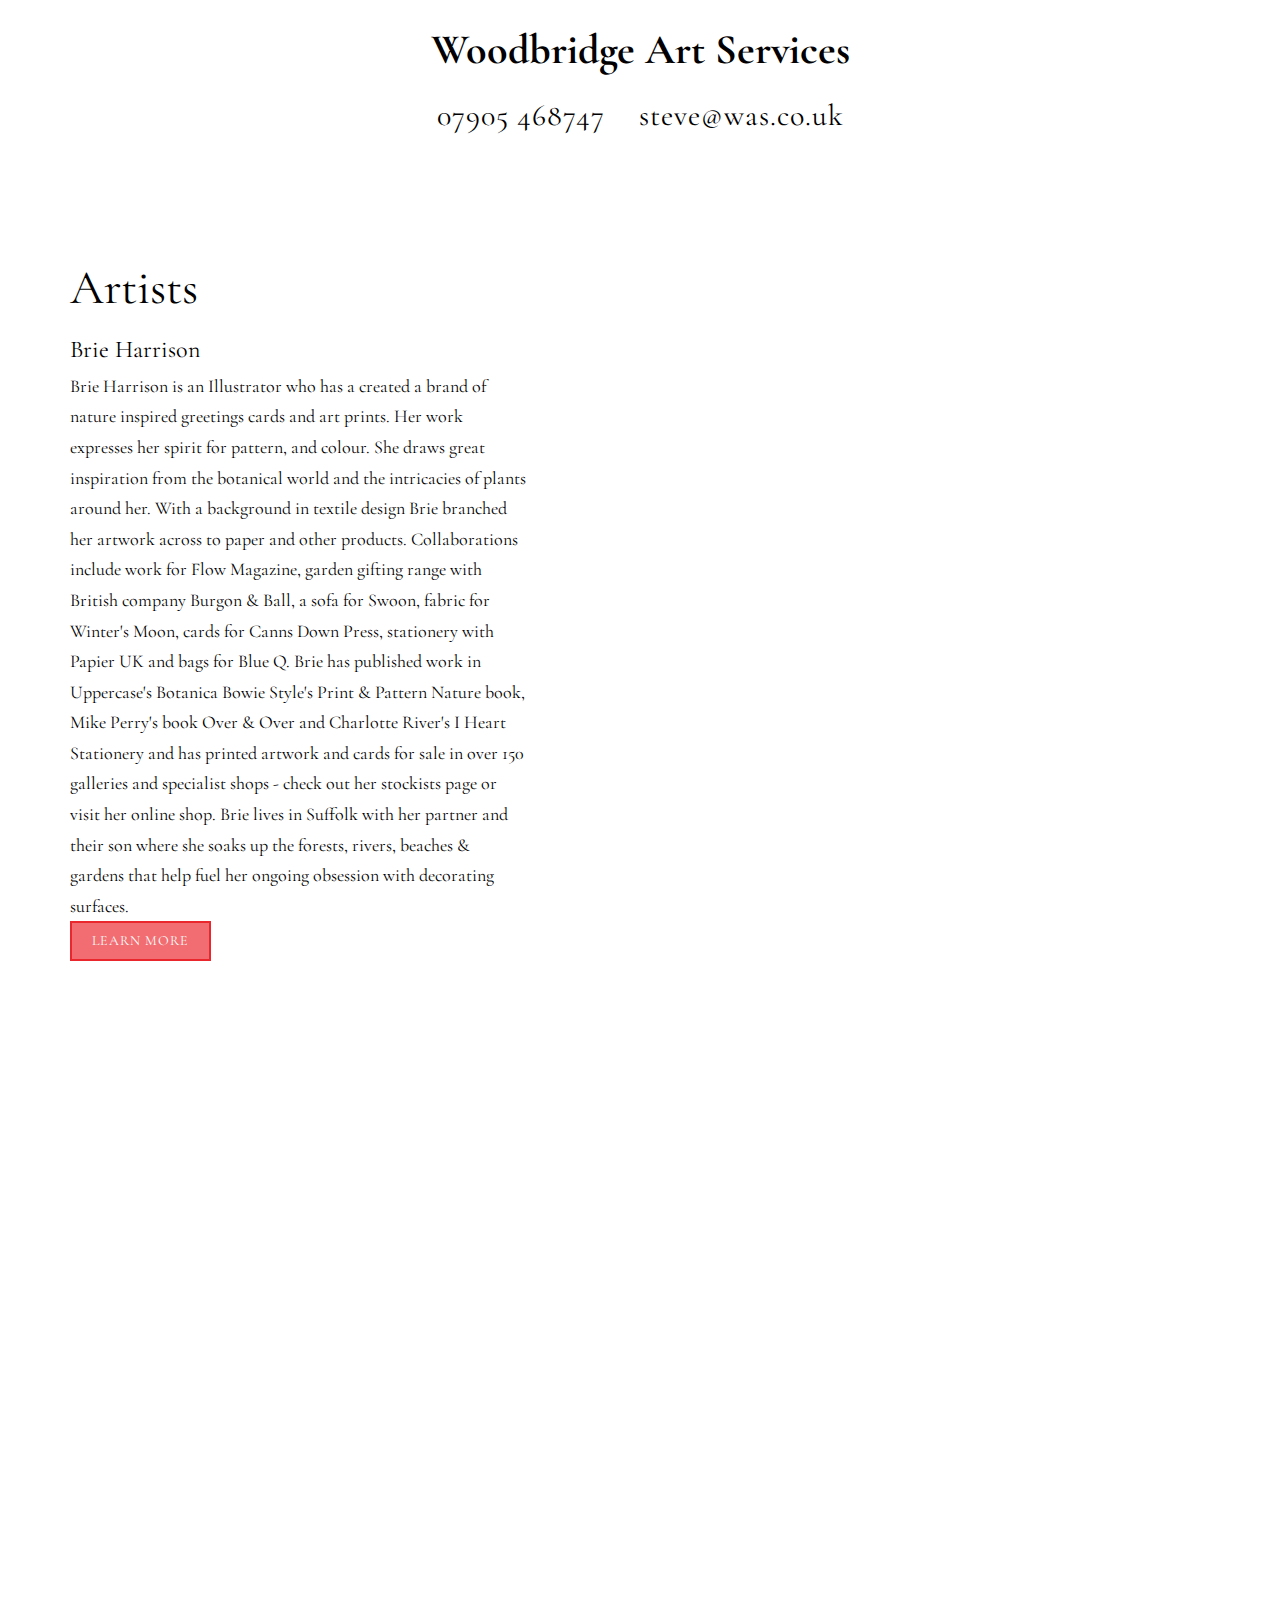
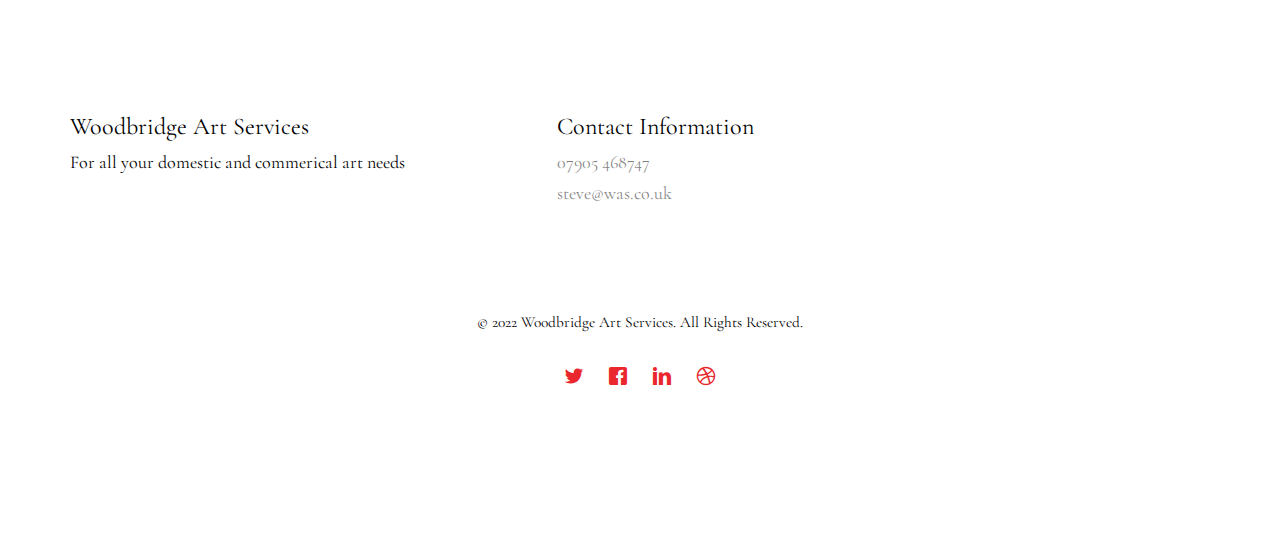
==== artists.html @ 7f125006 "Update artists.html" ====
<!DOCTYPE HTML>
<html>
	<head>
	<meta charset="utf-8">
	<meta http-equiv="X-UA-Compatible" content="IE=edge">
	<title>Woodbridge Art Services</title>
	<meta name="viewport" content="width=device-width, initial-scale=1">
	<meta name="description" content="Art Consultancy" />
	<meta name="keywords" content="art, consultancy, consultant, hanging, installing, transportation, artist, suffolk, woodbridge, UK" />
	<meta name="author" content="Stephen Molyneux" />


	<meta property="og:title" content=""/>
	<meta property="og:image" content=""/>
	<meta property="og:url" content=""/>
	<meta property="og:site_name" content=""/>
	<meta property="og:description" content=""/>
	<meta name="twitter:title" content="" />
	<meta name="twitter:image" content="" />
	<meta name="twitter:url" content="" />
	<meta name="twitter:card" content="" />

	<link href="https://fonts.googleapis.com/css?family=Cormorant+Garamond:300,300i,400,400i,500,600i,700" rel="stylesheet">
	<link href="https://fonts.googleapis.com/css?family=Satisfy" rel="stylesheet">
	
	<!-- Animate.css -->
	<link rel="stylesheet" href="css/animate.css">
	<!-- Icomoon Icon Fonts-->
	<link rel="stylesheet" href="css/icomoon.css">
	<!-- Bootstrap  -->
	<link rel="stylesheet" href="css/bootstrap.css">
	<!-- Flexslider  -->
	<link rel="stylesheet" href="css/flexslider.css">

	<!-- Theme style  -->
	<link rel="stylesheet" href="css/style.css">

	<!-- Modernizr JS -->
	<script src="js/modernizr-2.6.2.min.js"></script>
	<!-- FOR IE9 below -->
	<!--[if lt IE 9]>
	<script src="js/respond.min.js"></script>
	<![endif]-->

	<!-- Favicons -->
        <link rel="icon" type="image/jpg" href="images/thumb.jpg"/>


	</head>
	<body>
	<div class="fh5co-loader"></div>
	
	<div id="page">
	<nav class="fh5co-nav">
		<!-- <div class="top-menu"> -->
			<div class="container">
				<div class="row">
					<div class="col-xs-12 text-center logo-wrap">
						<div id="fh5co-logo"><a href="">Woodbridge Art Services</a></div>
					<div class="col-xs-12 text-center menu-1 menu-wrap">
						<ul>
	                        <li><a href="tel://07905468747">07905 468747</a></li>
                            <li><a href="mailto:steve@was.co.uk">steve@was.co.uk</a></li>
						</ul>
			</div>

		<!-- </div> -->
	</nav>

<br><br><br><br>



<div id="Artists" class="fh5co-section">
		<div class="container">
			<div class="row">
				<div class="col-md-5">
					<div class="fh5co-heading">
					<font color="Black" size=7>Artists</font><br>
                                        <font color="Black" size=5>Brie Harrison</font><br>
			                <font color="Black" size=4>

Brie Harrison is an Illustrator who has a created a brand of nature inspired greetings cards and art prints.

Her work expresses her spirit for pattern, and colour.  She draws great inspiration from the botanical world and the intricacies of plants around her.

With a background in textile design Brie branched her artwork across to paper and other products. Collaborations include work for Flow Magazine, garden gifting range with British company Burgon & Ball, a sofa for Swoon, fabric for Winter's Moon, cards for Canns Down Press, stationery with Papier UK and bags for Blue Q.

Brie has published work in Uppercase's Botanica Bowie Style's Print & Pattern Nature book, Mike Perry's book Over & Over and Charlotte River's I Heart Stationery and has printed artwork and cards for sale in over 150 galleries and specialist shops - check out her stockists page or visit her online shop.

Brie lives in Suffolk with her partner and their son where she soaks up the forests, rivers, beaches & gardens that help fuel her ongoing obsession with decorating surfaces.
</font><br>			

<a href="https://www.brieharrison.com/" class="btn btn-primary btn-outline">Learn More</a>
					</div>
				</div>
				<div class="col-md-6 col-md-push-1 animate-box">
					<aside id="fh5co-slider-wrwap">
					<div class="flexslider">
						<ul class="slides">
					   	<li style="background-image: url(images/Brie.jpg);">
					   		<div class="overlay-gradient"></div>
					   		<div class="container-fluid">
					   			<div class="row">
						   			<div class="col-md-12 col-md-offset-0 col-md-pull-10 slider-text slider-text-bg">
						   				<div class="slider-text-inner">
						   					<div class="desc">
													<font color="Gray" size=6 align=right></font>
													<font color="Gray" size=4 align=right></font>
													<font color="Gray" size=3 align=right></font><br><br>
										
						   					</div>
						   				</div>
						   			</div>
						   		</div>
					   		</div>
					   	</li>
					   	<li style="background-image: url(images/Brie-01.jpg);">
					   		<div class="overlay-gradient"></div>
					   		<div class="container-fluid">
					   			<div class="row">
						   			<div class="col-md-12 col-md-offset-0 col-md-pull-10 slider-text slider-text-bg">
						   				<div class="slider-text-inner">
						   					<div class="desc">
													<font color="Black" size=6 align=right></font>
													<font color="Black" size=4 align=right></font><br><br>
						   					</div>
						   				</div>
						   			</div>
						   		</div>
					   		</div>
					   	</li>
					   	<li style="background-image: url(images/Brie-02.jpg);">
					   		<div class="overlay-gradient"></div>
					   		<div class="container-fluid">
					   			<div class="row">
						   			<div class="col-md-12 col-md-offset-0 col-md-pull-10 slider-text slider-text-bg">
						   				<div class="slider-text-inner">
						   					<div class="desc">
												    <font color="Gray" size=6 align=right></font>
													<font color="Gray" size=4 align=right></font><br><br>
						   					</div>
						   				</div>
						   			</div>
						   		</div>
					   		</div>
					  	</ul>
				  	</div>
				</aside>
				</div>
			</div>
		</div>
	</div>
	
	<div id="contact" class="fh5co-section animate-box" style="background-image: url(images/woodbridge.jpg);" >
		<div class="overlay"></div>
		<div class="container">
			<div class="row animate-box">
				<div class="col-md-8 col-md-offset-2 text-center fh5co-heading">
					<font color="White" size=15>Contact</font><br>
					<font color="White" size=5>Get in touch now for a chat about your hang and book a visit from our head technician Stephen today</font> <br>

					<p><a href="mailto:stephen@was.co.uk?" class="btn btn-primary btn-outline">Book Now</a></p>
				</div>
			</div>
		</div>
	</div>

	<footer id="fh5co-footer" role="contentinfo" class="fh5co-section">
		<div class="container">
			<div class="row row-pb-md">
				<div class="col-md-4 fh5co-widget">
					<font color="Black" size=5>Woodbridge Art Services</font>
					<br><font color="Black" size=4>For all your domestic and commerical art needs</font>
				</div>

			

				<div class="col-md-4 col-md-push-1 fh5co-widget">
				<font color="Black" size=5>Contact Information</font>
				<ul class="fh5co-footer-links">
						<font color="Black" size=4><li><a href="tel://07905468747">07905 468747</a></li>
						<li><a href="mailto:steve@was.co.uk">steve@was.co.uk</a></li>
					</ul>
				</div>

			</div>

			<div class="row copyright">
				<div class="col-md-12 text-center">
					<p>
					<font color="Black" size=4>	<small class="block">&copy; 2022 Woodbridge Art Services. All Rights Reserved.</small> </font>
					<p>
						<ul class="fh5co-social-icons">
							<li><a href="#"><i class="icon-twitter2"></i></a></li>
							<li><a href="#"><i class="icon-facebook2"></i></a></li>
							<li><a href="#"><i class="icon-linkedin2"></i></a></li>
							<li><a href="#"><i class="icon-dribbble2"></i></a></li>
						</ul>
					</p>
				</div>

	</footer>
	</div>

	<div class="gototop js-top">
		<a href="#" class="js-gotop"><i class="icon-arrow-up22"></i></a>
	</div>
	
	<!-- jQuery -->
	<script src="js/jquery.min.js"></script>
	<!-- jQuery Easing -->
	<script src="js/jquery.easing.1.3.js"></script>
	<!-- Bootstrap -->
	<script src="js/bootstrap.min.js"></script>
	<!-- Waypoints -->
	<script src="js/jquery.waypoints.min.js"></script>
	<!-- Waypoints -->
	<script src="js/jquery.stellar.min.js"></script>
	<!-- Flexslider -->
	<script src="js/jquery.flexslider-min.js"></script>
	<!-- Main -->
	<script src="js/main.js"></script>

	</body>
</html>
---- css/icomoon.css ----
@font-face {
    font-family: 'icomoon';
    src:    url('fonts/icomoon.eot?1oniuf');
    src:    url('fonts/icomoon.eot?1oniuf#iefix') format('embedded-opentype'),
        url('fonts/icomoon.ttf?1oniuf') format('truetype'),
        url('fonts/icomoon.woff?1oniuf') format('woff'),
        url('fonts/icomoon.svg?1oniuf#icomoon') format('svg');
    font-weight: normal;
    font-style: normal;
}

[class^="icon-"], [class*=" icon-"] {
    /* use !important to prevent issues with browser extensions that change fonts */
    font-family: 'icomoon' !important;
    speak: none;
    font-style: normal;
    font-weight: normal;
    font-variant: normal;
    text-transform: none;
    line-height: 1;

    /* Better Font Rendering =========== */
    -webkit-font-smoothing: antialiased;
    -moz-osx-font-smoothing: grayscale;
}

.icon-mobile:before {
    content: "\e000";
}
.icon-laptop:before {
    content: "\e001";
}
.icon-desktop:before {
    content: "\e002";
}
.icon-tablet:before {
    content: "\e003";
}
.icon-phone:before {
    content: "\e004";
}
.icon-document:before {
    content: "\e005";
}
.icon-documents:before {
    content: "\e006";
}
.icon-search:before {
    content: "\e007";
}
.icon-clipboard:before {
    content: "\e008";
}
.icon-newspaper:before {
    content: "\e009";
}
.icon-notebook:before {
    content: "\e00a";
}
.icon-book-open:before {
    content: "\e00b";
}
.icon-browser:before {
    content: "\e00c";
}
.icon-calendar:before {
    content: "\e00d";
}
.icon-presentation:before {
    content: "\e00e";
}
.icon-picture:before {
    content: "\e00f";
}
.icon-pictures:before {
    content: "\e010";
}
.icon-video:before {
    content: "\e011";
}
.icon-camera:before {
    content: "\e012";
}
.icon-printer:before {
    content: "\e013";
}
.icon-toolbox:before {
    content: "\e014";
}
.icon-briefcase:before {
    content: "\e015";
}
.icon-wallet:before {
    content: "\e016";
}
.icon-gift:before {
    content: "\e017";
}
.icon-bargraph:before {
    content: "\e018";
}
.icon-grid:before {
    content: "\e019";
}
.icon-expand:before {
    content: "\e01a";
}
.icon-focus:before {
    content: "\e01b";
}
.icon-edit:before {
    content: "\e01c";
}
.icon-adjustments:before {
    content: "\e01d";
}
.icon-ribbon:before {
    content: "\e01e";
}
.icon-hourglass:before {
    content: "\e01f";
}
.icon-lock:before {
    content: "\e020";
}
.icon-megaphone:before {
    content: "\e021";
}
.icon-shield:before {
    content: "\e022";
}
.icon-trophy:before {
    content: "\e023";
}
.icon-flag:before {
    content: "\e024";
}
.icon-map:before {
    content: "\e025";
}
.icon-puzzle:before {
    content: "\e026";
}
.icon-basket:before {
    content: "\e027";
}
.icon-envelope:before {
    content: "\e028";
}
.icon-streetsign:before {
    content: "\e029";
}
.icon-telescope:before {
    content: "\e02a";
}
.icon-gears:before {
    content: "\e02b";
}
.icon-key:before {
    content: "\e02c";
}
.icon-paperclip:before {
    content: "\e02d";
}
.icon-attachment:before {
    content: "\e02e";
}
.icon-pricetags:before {
    content: "\e02f";
}
.icon-lightbulb:before {
    content: "\e030";
}
.icon-layers:before {
    content: "\e031";
}
.icon-pencil:before {
    content: "\e032";
}
.icon-tools:before {
    content: "\e033";
}
.icon-tools-2:before {
    content: "\e034";
}
.icon-scissors:before {
    content: "\e035";
}
.icon-paintbrush:before {
    content: "\e036";
}
.icon-magnifying-glass:before {
    content: "\e037";
}
.icon-circle-compass:before {
    content: "\e038";
}
.icon-linegraph:before {
    content: "\e039";
}
.icon-mic:before {
    content: "\e03a";
}
.icon-strategy:before {
    content: "\e03b";
}
.icon-beaker:before {
    content: "\e03c";
}
.icon-caution:before {
    content: "\e03d";
}
.icon-recycle:before {
    content: "\e03e";
}
.icon-anchor:before {
    content: "\e03f";
}
.icon-profile-male:before {
    content: "\e040";
}
.icon-profile-female:before {
    content: "\e041";
}
.icon-bike:before {
    content: "\e042";
}
.icon-wine:before {
    content: "\e043";
}
.icon-hotairballoon:before {
    content: "\e044";
}
.icon-globe:before {
    content: "\e045";
}
.icon-genius:before {
    content: "\e046";
}
.icon-map-pin:before {
    content: "\e047";
}
.icon-dial:before {
    content: "\e048";
}
.icon-chat:before {
    content: "\e049";
}
.icon-heart:before {
    content: "\e04a";
}
.icon-cloud:before {
    content: "\e04b";
}
.icon-upload:before {
    content: "\e04c";
}
.icon-download:before {
    content: "\e04d";
}
.icon-target:before {
    content: "\e04e";
}
.icon-hazardous:before {
    content: "\e04f";
}
.icon-piechart:before {
    content: "\e050";
}
.icon-speedometer:before {
    content: "\e051";
}
.icon-global:before {
    content: "\e052";
}
.icon-compass:before {
    content: "\e053";
}
.icon-lifesaver:before {
    content: "\e054";
}
.icon-clock:before {
    content: "\e055";
}
.icon-aperture:before {
    content: "\e056";
}
.icon-quote:before {
    content: "\e057";
}
.icon-scope:before {
    content: "\e058";
}
.icon-alarmclock:before {
    content: "\e059";
}
.icon-refresh:before {
    content: "\e05a";
}
.icon-happy:before {
    content: "\e05b";
}
.icon-sad:before {
    content: "\e05c";
}
.icon-facebook:before {
    content: "\e05d";
}
.icon-twitter:before {
    content: "\e05e";
}
.icon-googleplus:before {
    content: "\e05f";
}
.icon-rss:before {
    content: "\e060";
}
.icon-tumblr:before {
    content: "\e061";
}
.icon-linkedin:before {
    content: "\e062";
}
.icon-dribbble:before {
    content: "\e063";
}
.icon-box2:before {
    content: "\ea82";
}
.icon-write:before {
    content: "\ea83";
}
.icon-clock2:before {
    content: "\ea84";
}
.icon-reply2:before {
    content: "\ea85";
}
.icon-reply-all2:before {
    content: "\ea86";
}
.icon-forward2:before {
    content: "\ea87";
}
.icon-flag2:before {
    content: "\ea88";
}
.icon-search2:before {
    content: "\ea89";
}
.icon-trash2:before {
    content: "\ea8a";
}
.icon-envelope2:before {
    content: "\ea8b";
}
.icon-bubble:before {
    content: "\ea8c";
}
.icon-bubbles:before {
    content: "\ea8d";
}
.icon-user2:before {
    content: "\ea8e";
}
.icon-users2:before {
    content: "\ea8f";
}
.icon-cloud2:before {
    content: "\ea90";
}
.icon-download2:before {
    content: "\ea91";
}
.icon-upload2:before {
    content: "\ea92";
}
.icon-rain:before {
    content: "\ea93";
}
.icon-sun:before {
    content: "\ea94";
}
.icon-moon2:before {
    content: "\ea95";
}
.icon-bell2:before {
    content: "\ea96";
}
.icon-folder2:before {
    content: "\ea97";
}
.icon-pin2:before {
    content: "\ea98";
}
.icon-sound2:before {
    content: "\ea99";
}
.icon-microphone:before {
    content: "\ea9a";
}
.icon-camera2:before {
    content: "\ea9b";
}
.icon-image2:before {
    content: "\ea9c";
}
.icon-cog2:before {
    content: "\ea9d";
}
.icon-calendar2:before {
    content: "\ea9e";
}
.icon-book2:before {
    content: "\ea9f";
}
.icon-map-marker:before {
    content: "\eaa0";
}
.icon-store:before {
    content: "\eaa1";
}
.icon-support:before {
    content: "\eaa2";
}
.icon-tag2:before {
    content: "\eaa3";
}
.icon-heart2:before {
    content: "\eaa4";
}
.icon-video-camera:before {
    content: "\eaa5";
}
.icon-trophy2:before {
    content: "\eaa6";
}
.icon-cart:before {
    content: "\eaa7";
}
.icon-eye2:before {
    content: "\eaa8";
}
.icon-cancel:before {
    content: "\eaa9";
}
.icon-chart:before {
    content: "\eaaa";
}
.icon-target2:before {
    content: "\eaab";
}
.icon-printer2:before {
    content: "\eaac";
}
.icon-location2:before {
    content: "\eaad";
}
.icon-bookmark2:before {
    content: "\eaae";
}
.icon-monitor:before {
    content: "\eaaf";
}
.icon-cross2:before {
    content: "\eab0";
}
.icon-plus2:before {
    content: "\eab1";
}
.icon-left:before {
    content: "\eab2";
}
.icon-up:before {
    content: "\eab3";
}
.icon-browser2:before {
    content: "\eab4";
}
.icon-windows:before {
    content: "\eab5";
}
.icon-switch2:before {
    content: "\eab6";
}
.icon-dashboard:before {
    content: "\eab7";
}
.icon-play:before {
    content: "\eab8";
}
.icon-fast-forward:before {
    content: "\eab9";
}
.icon-next:before {
    content: "\eaba";
}
.icon-refresh2:before {
    content: "\eabb";
}
.icon-film:before {
    content: "\eabc";
}
.icon-home2:before {
    content: "\eabd";
}
.icon-add-to-list:before {
    content: "\e901";
}
.icon-classic-computer:before {
    content: "\e902";
}
.icon-controller-fast-backward:before {
    content: "\e903";
}
.icon-creative-commons-attribution:before {
    content: "\e904";
}
.icon-creative-commons-noderivs:before {
    content: "\e905";
}
.icon-creative-commons-noncommercial-eu:before {
    content: "\e906";
}
.icon-creative-commons-noncommercial-us:before {
    content: "\e907";
}
.icon-creative-commons-public-domain:before {
    content: "\e908";
}
.icon-creative-commons-remix:before {
    content: "\e909";
}
.icon-creative-commons-share:before {
    content: "\e90a";
}
.icon-creative-commons-sharealike:before {
    content: "\e90b";
}
.icon-creative-commons:before {
    content: "\e90c";
}
.icon-document-landscape:before {
    content: "\e90d";
}
.icon-remove-user:before {
    content: "\e90e";
}
.icon-warning:before {
    content: "\e90f";
}
.icon-arrow-bold-down:before {
    content: "\e910";
}
.icon-arrow-bold-left:before {
    content: "\e911";
}
.icon-arrow-bold-right:before {
    content: "\e912";
}
.icon-arrow-bold-up:before {
    content: "\e913";
}
.icon-arrow-down:before {
    content: "\e914";
}
.icon-arrow-left:before {
    content: "\e915";
}
.icon-arrow-long-down:before {
    content: "\e916";
}
.icon-arrow-long-left:before {
    content: "\e917";
}
.icon-arrow-long-right:before {
    content: "\e918";
}
.icon-arrow-long-up:before {
    content: "\e919";
}
.icon-arrow-right:before {
    content: "\e91a";
}
.icon-arrow-up:before {
    content: "\e91b";
}
.icon-arrow-with-circle-down:before {
    content: "\e91c";
}
.icon-arrow-with-circle-left:before {
    content: "\e91d";
}
.icon-arrow-with-circle-right:before {
    content: "\e91e";
}
.icon-arrow-with-circle-up:before {
    content: "\e91f";
}
.icon-bookmark:before {
    content: "\e920";
}
.icon-bookmarks:before {
    content: "\e921";
}
.icon-chevron-down:before {
    content: "\e922";
}
.icon-chevron-left:before {
    content: "\e923";
}
.icon-chevron-right:before {
    content: "\e924";
}
.icon-chevron-small-down:before {
    content: "\e925";
}
.icon-chevron-small-left:before {
    content: "\e926";
}
.icon-chevron-small-right:before {
    content: "\e927";
}
.icon-chevron-small-up:before {
    content: "\e928";
}
.icon-chevron-thin-down:before {
    content: "\e929";
}
.icon-chevron-thin-left:before {
    content: "\e92a";
}
.icon-chevron-thin-right:before {
    content: "\e92b";
}
.icon-chevron-thin-up:before {
    content: "\e92c";
}
.icon-chevron-up:before {
    content: "\e92d";
}
.icon-chevron-with-circle-down:before {
    content: "\e92e";
}
.icon-chevron-with-circle-left:before {
    content: "\e92f";
}
.icon-chevron-with-circle-right:before {
    content: "\e930";
}
.icon-chevron-with-circle-up:before {
    content: "\e931";
}
.icon-cloud3:before {
    content: "\e932";
}
.icon-controller-fast-forward:before {
    content: "\e933";
}
.icon-controller-jump-to-start:before {
    content: "\e934";
}
.icon-controller-next:before {
    content: "\e935";
}
.icon-controller-paus:before {
    content: "\e936";
}
.icon-controller-play:before {
    content: "\e937";
}
.icon-controller-record:before {
    content: "\e938";
}
.icon-controller-stop:before {
    content: "\e939";
}
.icon-controller-volume:before {
    content: "\e93a";
}
.icon-dot-single:before {
    content: "\e93b";
}
.icon-dots-three-horizontal:before {
    content: "\e93c";
}
.icon-dots-three-vertical:before {
    content: "\e93d";
}
.icon-dots-two-horizontal:before {
    content: "\e93e";
}
.icon-dots-two-vertical:before {
    content: "\e93f";
}
.icon-download3:before {
    content: "\e940";
}
.icon-emoji-flirt:before {
    content: "\e941";
}
.icon-flow-branch:before {
    content: "\e942";
}
.icon-flow-cascade:before {
    content: "\e943";
}
.icon-flow-line:before {
    content: "\e944";
}
.icon-flow-parallel:before {
    content: "\e945";
}
.icon-flow-tree:before {
    content: "\e946";
}
.icon-install:before {
    content: "\e947";
}
.icon-layers2:before {
    content: "\e948";
}
.icon-open-book:before {
    content: "\e949";
}
.icon-resize-100:before {
    content: "\e94a";
}
.icon-resize-full-screen:before {
    content: "\e94b";
}
.icon-save:before {
    content: "\e94c";
}
.icon-select-arrows:before {
    content: "\e94d";
}
.icon-sound-mute:before {
    content: "\e94e";
}
.icon-sound:before {
    content: "\e94f";
}
.icon-trash:before {
    content: "\e950";
}
.icon-triangle-down:before {
    content: "\e951";
}
.icon-triangle-left:before {
    content: "\e952";
}
.icon-triangle-right:before {
    content: "\e953";
}
.icon-triangle-up:before {
    content: "\e954";
}
.icon-uninstall:before {
    content: "\e955";
}
.icon-upload-to-cloud:before {
    content: "\e956";
}
.icon-upload3:before {
    content: "\e957";
}
.icon-add-user:before {
    content: "\e958";
}
.icon-address:before {
    content: "\e959";
}
.icon-adjust:before {
    content: "\e95a";
}
.icon-air:before {
    content: "\e95b";
}
.icon-aircraft-landing:before {
    content: "\e95c";
}
.icon-aircraft-take-off:before {
    content: "\e95d";
}
.icon-aircraft:before {
    content: "\e95e";
}
.icon-align-bottom:before {
    content: "\e95f";
}
.icon-align-horizontal-middle:before {
    content: "\e960";
}
.icon-align-left:before {
    content: "\e961";
}
.icon-align-right:before {
    content: "\e962";
}
.icon-align-top:before {
    content: "\e963";
}
.icon-align-vertical-middle:before {
    content: "\e964";
}
.icon-archive:before {
    content: "\e965";
}
.icon-area-graph:before {
    content: "\e966";
}
.icon-attachment2:before {
    content: "\e967";
}
.icon-awareness-ribbon:before {
    content: "\e968";
}
.icon-back-in-time:before {
    content: "\e969";
}
.icon-back:before {
    content: "\e96a";
}
.icon-bar-graph:before {
    content: "\e96b";
}
.icon-battery:before {
    content: "\e96c";
}
.icon-beamed-note:before {
    content: "\e96d";
}
.icon-bell:before {
    content: "\e96e";
}
.icon-blackboard:before {
    content: "\e96f";
}
.icon-block:before {
    content: "\e970";
}
.icon-book:before {
    content: "\e971";
}
.icon-bowl:before {
    content: "\e972";
}
.icon-box:before {
    content: "\e973";
}
.icon-briefcase2:before {
    content: "\e974";
}
.icon-browser3:before {
    content: "\e975";
}
.icon-brush:before {
    content: "\e976";
}
.icon-bucket:before {
    content: "\e977";
}
.icon-cake:before {
    content: "\e978";
}
.icon-calculator:before {
    content: "\e979";
}
.icon-calendar3:before {
    content: "\e97a";
}
.icon-camera3:before {
    content: "\e97b";
}
.icon-ccw:before {
    content: "\e97c";
}
.icon-chat2:before {
    content: "\e97d";
}
.icon-check:before {
    content: "\e97e";
}
.icon-circle-with-cross:before {
    content: "\e97f";
}
.icon-circle-with-minus:before {
    content: "\e980";
}
.icon-circle-with-plus:before {
    content: "\e981";
}
.icon-circle:before {
    content: "\e982";
}
.icon-circular-graph:before {
    content: "\e983";
}
.icon-clapperboard:before {
    content: "\e984";
}
.icon-clipboard2:before {
    content: "\e985";
}
.icon-clock3:before {
    content: "\e986";
}
.icon-code:before {
    content: "\e987";
}
.icon-cog:before {
    content: "\e988";
}
.icon-colours:before {
    content: "\e989";
}
.icon-compass2:before {
    content: "\e98a";
}
.icon-copy:before {
    content: "\e98b";
}
.icon-credit-card:before {
    content: "\e98c";
}
.icon-credit:before {
    content: "\e98d";
}
.icon-cross:before {
    content: "\e98e";
}
.icon-cup:before {
    content: "\e98f";
}
.icon-cw:before {
    content: "\e990";
}
.icon-cycle:before {
    content: "\e991";
}
.icon-database:before {
    content: "\e992";
}
.icon-dial-pad:before {
    content: "\e993";
}
.icon-direction:before {
    content: "\e994";
}
.icon-document2:before {
    content: "\e995";
}
.icon-documents2:before {
    content: "\e996";
}
.icon-drink:before {
    content: "\e997";
}
.icon-drive:before {
    content: "\e998";
}
.icon-drop:before {
    content: "\e999";
}
.icon-edit2:before {
    content: "\e99a";
}
.icon-email:before {
    content: "\e99b";
}
.icon-emoji-happy:before {
    content: "\e99c";
}
.icon-emoji-neutral:before {
    content: "\e99d";
}
.icon-emoji-sad:before {
    content: "\e99e";
}
.icon-erase:before {
    content: "\e99f";
}
.icon-eraser:before {
    content: "\e9a0";
}
.icon-export:before {
    content: "\e9a1";
}
.icon-eye:before {
    content: "\e9a2";
}
.icon-feather:before {
    content: "\e9a3";
}
.icon-flag3:before {
    content: "\e9a4";
}
.icon-flash:before {
    content: "\e9a5";
}
.icon-flashlight:before {
    content: "\e9a6";
}
.icon-flat-brush:before {
    content: "\e9a7";
}
.icon-folder-images:before {
    content: "\e9a8";
}
.icon-folder-music:before {
    content: "\e9a9";
}
.icon-folder-video:before {
    content: "\e9aa";
}
.icon-folder:before {
    content: "\e9ab";
}
.icon-forward:before {
    content: "\e9ac";
}
.icon-funnel:before {
    content: "\e9ad";
}
.icon-game-controller:before {
    content: "\e9ae";
}
.icon-gauge:before {
    content: "\e9af";
}
.icon-globe2:before {
    content: "\e9b0";
}
.icon-graduation-cap:before {
    content: "\e9b1";
}
.icon-grid2:before {
    content: "\e9b2";
}
.icon-hair-cross:before {
    content: "\e9b3";
}
.icon-hand:before {
    content: "\e9b4";
}
.icon-heart-outlined:before {
    content: "\e9b5";
}
.icon-heart3:before {
    content: "\e9b6";
}
.icon-help-with-circle:before {
    content: "\e9b7";
}
.icon-help:before {
    content: "\e9b8";
}
.icon-home:before {
    content: "\e9b9";
}
.icon-hour-glass:before {
    content: "\e9ba";
}
.icon-image-inverted:before {
    content: "\e9bb";
}
.icon-image:before {
    content: "\e9bc";
}
.icon-images:before {
    content: "\e9bd";
}
.icon-inbox:before {
    content: "\e9be";
}
.icon-infinity:before {
    content: "\e9bf";
}
.icon-info-with-circle:before {
    content: "\e9c0";
}
.icon-info:before {
    content: "\e9c1";
}
.icon-key2:before {
    content: "\e9c2";
}
.icon-keyboard:before {
    content: "\e9c3";
}
.icon-lab-flask:before {
    content: "\e9c4";
}
.icon-landline:before {
    content: "\e9c5";
}
.icon-language:before {
    content: "\e9c6";
}
.icon-laptop2:before {
    content: "\e9c7";
}
.icon-leaf:before {
    content: "\e9c8";
}
.icon-level-down:before {
    content: "\e9c9";
}
.icon-level-up:before {
    content: "\e9ca";
}
.icon-lifebuoy:before {
    content: "\e9cb";
}
.icon-light-bulb:before {
    content: "\e9cc";
}
.icon-light-down:before {
    content: "\e9cd";
}
.icon-light-up:before {
    content: "\e9ce";
}
.icon-line-graph:before {
    content: "\e9cf";
}
.icon-link:before {
    content: "\e9d0";
}
.icon-list:before {
    content: "\e9d1";
}
.icon-location-pin:before {
    content: "\e9d2";
}
.icon-location:before {
    content: "\e9d3";
}
.icon-lock-open:before {
    content: "\e9d4";
}
.icon-lock2:before {
    content: "\e9d5";
}
.icon-log-out:before {
    content: "\e9d6";
}
.icon-login:before {
    content: "\e9d7";
}
.icon-loop:before {
    content: "\e9d8";
}
.icon-magnet:before {
    content: "\e9d9";
}
.icon-magnifying-glass2:before {
    content: "\e9da";
}
.icon-mail:before {
    content: "\e9db";
}
.icon-man:before {
    content: "\e9dc";
}
.icon-map2:before {
    content: "\e9dd";
}
.icon-mask:before {
    content: "\e9de";
}
.icon-medal:before {
    content: "\e9df";
}
.icon-megaphone2:before {
    content: "\e9e0";
}
.icon-menu:before {
    content: "\e9e1";
}
.icon-message:before {
    content: "\e9e2";
}
.icon-mic2:before {
    content: "\e9e3";
}
.icon-minus:before {
    content: "\e9e4";
}
.icon-mobile2:before {
    content: "\e9e5";
}
.icon-modern-mic:before {
    content: "\e9e6";
}
.icon-moon:before {
    content: "\e9e7";
}
.icon-mouse:before {
    content: "\e9e8";
}
.icon-music:before {
    content: "\e9e9";
}
.icon-network:before {
    content: "\e9ea";
}
.icon-new-message:before {
    content: "\e9eb";
}
.icon-new:before {
    content: "\e9ec";
}
.icon-news:before {
    content: "\e9ed";
}
.icon-note:before {
    content: "\e9ee";
}
.icon-notification:before {
    content: "\e9ef";
}
.icon-old-mobile:before {
    content: "\e9f0";
}
.icon-old-phone:before {
    content: "\e9f1";
}
.icon-palette:before {
    content: "\e9f2";
}
.icon-paper-plane:before {
    content: "\e9f3";
}
.icon-pencil2:before {
    content: "\e9f4";
}
.icon-phone2:before {
    content: "\e9f5";
}
.icon-pie-chart:before {
    content: "\e9f6";
}
.icon-pin:before {
    content: "\e9f7";
}
.icon-plus:before {
    content: "\e9f8";
}
.icon-popup:before {
    content: "\e9f9";
}
.icon-power-plug:before {
    content: "\e9fa";
}
.icon-price-ribbon:before {
    content: "\e9fb";
}
.icon-price-tag:before {
    content: "\e9fc";
}
.icon-print:before {
    content: "\e9fd";
}
.icon-progress-empty:before {
    content: "\e9fe";
}
.icon-progress-full:before {
    content: "\e9ff";
}
.icon-progress-one:before {
    content: "\ea00";
}
.icon-progress-two:before {
    content: "\ea01";
}
.icon-publish:before {
    content: "\ea02";
}
.icon-quote2:before {
    content: "\ea03";
}
.icon-radio:before {
    content: "\ea04";
}
.icon-reply-all:before {
    content: "\ea05";
}
.icon-reply:before {
    content: "\ea06";
}
.icon-retweet:before {
    content: "\ea07";
}
.icon-rocket:before {
    content: "\ea08";
}
.icon-round-brush:before {
    content: "\ea09";
}
.icon-rss2:before {
    content: "\ea0a";
}
.icon-ruler:before {
    content: "\ea0b";
}
.icon-scissors2:before {
    content: "\ea0c";
}
.icon-share-alternitive:before {
    content: "\ea0d";
}
.icon-share:before {
    content: "\ea0e";
}
.icon-shareable:before {
    content: "\ea0f";
}
.icon-shield2:before {
    content: "\ea10";
}
.icon-shop:before {
    content: "\ea11";
}
.icon-shopping-bag:before {
    content: "\ea12";
}
.icon-shopping-basket:before {
    content: "\ea13";
}
.icon-shopping-cart:before {
    content: "\ea14";
}
.icon-shuffle:before {
    content: "\ea15";
}
.icon-signal:before {
    content: "\ea16";
}
.icon-sound-mix:before {
    content: "\ea17";
}
.icon-sports-club:before {
    content: "\ea18";
}
.icon-spreadsheet:before {
    content: "\ea19";
}
.icon-squared-cross:before {
    content: "\ea1a";
}
.icon-squared-minus:before {
    content: "\ea1b";
}
.icon-squared-plus:before {
    content: "\ea1c";
}
.icon-star-outlined:before {
    content: "\ea1d";
}
.icon-star:before {
    content: "\ea1e";
}
.icon-stopwatch:before {
    content: "\ea1f";
}
.icon-suitcase:before {
    content: "\ea20";
}
.icon-swap:before {
    content: "\ea21";
}
.icon-sweden:before {
    content: "\ea22";
}
.icon-switch:before {
    content: "\ea23";
}
.icon-tablet2:before {
    content: "\ea24";
}
.icon-tag:before {
    content: "\ea25";
}
.icon-text-document-inverted:before {
    content: "\ea26";
}
.icon-text-document:before {
    content: "\ea27";
}
.icon-text:before {
    content: "\ea28";
}
.icon-thermometer:before {
    content: "\ea29";
}
.icon-thumbs-down:before {
    content: "\ea2a";
}
.icon-thumbs-up:before {
    content: "\ea2b";
}
.icon-thunder-cloud:before {
    content: "\ea2c";
}
.icon-ticket:before {
    content: "\ea2d";
}
.icon-time-slot:before {
    content: "\ea2e";
}
.icon-tools2:before {
    content: "\ea2f";
}
.icon-traffic-cone:before {
    content: "\ea30";
}
.icon-tree:before {
    content: "\ea31";
}
.icon-trophy3:before {
    content: "\ea32";
}
.icon-tv:before {
    content: "\ea33";
}
.icon-typing:before {
    content: "\ea34";
}
.icon-unread:before {
    content: "\ea35";
}
.icon-untag:before {
    content: "\ea36";
}
.icon-user:before {
    content: "\ea37";
}
.icon-users:before {
    content: "\ea38";
}
.icon-v-card:before {
    content: "\ea39";
}
.icon-video2:before {
    content: "\ea3a";
}
.icon-vinyl:before {
    content: "\ea3b";
}
.icon-voicemail:before {
    content: "\ea3c";
}
.icon-wallet2:before {
    content: "\ea3d";
}
.icon-water:before {
    content: "\ea3e";
}
.icon-500px-with-circle:before {
    content: "\ea3f";
}
.icon-500px:before {
    content: "\ea40";
}
.icon-basecamp:before {
    content: "\ea41";
}
.icon-behance:before {
    content: "\ea42";
}
.icon-creative-cloud:before {
    content: "\ea43";
}
.icon-dropbox:before {
    content: "\ea44";
}
.icon-evernote:before {
    content: "\ea45";
}
.icon-flattr:before {
    content: "\ea46";
}
.icon-foursquare:before {
    content: "\ea47";
}
.icon-google-drive:before {
    content: "\ea48";
}
.icon-google-hangouts:before {
    content: "\ea49";
}
.icon-grooveshark:before {
    content: "\ea4a";
}
.icon-icloud:before {
    content: "\ea4b";
}
.icon-mixi:before {
    content: "\ea4c";
}
.icon-onedrive:before {
    content: "\ea4d";
}
.icon-paypal:before {
    content: "\ea4e";
}
.icon-picasa:before {
    content: "\ea4f";
}
.icon-qq:before {
    content: "\ea50";
}
.icon-rdio-with-circle:before {
    content: "\ea51";
}
.icon-renren:before {
    content: "\ea52";
}
.icon-scribd:before {
    content: "\ea53";
}
.icon-sina-weibo:before {
    content: "\ea54";
}
.icon-skype-with-circle:before {
    content: "\ea55";
}
.icon-skype:before {
    content: "\ea56";
}
.icon-slideshare:before {
    content: "\ea57";
}
.icon-smashing:before {
    content: "\ea58";
}
.icon-soundcloud:before {
    content: "\ea59";
}
.icon-spotify-with-circle:before {
    content: "\ea5a";
}
.icon-spotify:before {
    content: "\ea5b";
}
.icon-swarm:before {
    content: "\ea5c";
}
.icon-vine-with-circle:before {
    content: "\ea5d";
}
.icon-vine:before {
    content: "\ea5e";
}
.icon-vk-alternitive:before {
    content: "\ea5f";
}
.icon-vk-with-circle:before {
    content: "\ea60";
}
.icon-vk:before {
    content: "\ea61";
}
.icon-xing-with-circle:before {
    content: "\ea62";
}
.icon-xing:before {
    content: "\ea63";
}
.icon-yelp:before {
    content: "\ea64";
}
.icon-dribbble-with-circle:before {
    content: "\ea65";
}
.icon-dribbble2:before {
    content: "\ea66";
}
.icon-facebook-with-circle:before {
    content: "\ea67";
}
.icon-facebook2:before {
    content: "\ea68";
}
.icon-flickr-with-circle:before {
    content: "\ea69";
}
.icon-flickr:before {
    content: "\ea6a";
}
.icon-github-with-circle:before {
    content: "\ea6b";
}
.icon-github:before {
    content: "\ea6c";
}
.icon-google-with-circle:before {
    content: "\ea6d";
}
.icon-google:before {
    content: "\ea6e";
}
.icon-instagram-with-circle:before {
    content: "\ea6f";
}
.icon-instagram:before {
    content: "\ea70";
}
.icon-lastfm-with-circle:before {
    content: "\ea71";
}
.icon-lastfm:before {
    content: "\ea72";
}
.icon-linkedin-with-circle:before {
    content: "\ea73";
}
.icon-linkedin2:before {
    content: "\ea74";
}
.icon-pinterest-with-circle:before {
    content: "\ea75";
}
.icon-pinterest:before {
    content: "\ea76";
}
.icon-rdio:before {
    content: "\ea77";
}
.icon-stumbleupon-with-circle:before {
    content: "\ea78";
}
.icon-stumbleupon:before {
    content: "\ea79";
}
.icon-tumblr-with-circle:before {
    content: "\ea7a";
}
.icon-tumblr2:before {
    content: "\ea7b";
}
.icon-twitter-with-circle:before {
    content: "\ea7c";
}
.icon-twitter2:before {
    content: "\ea7d";
}
.icon-vimeo-with-circle:before {
    content: "\ea7e";
}
.icon-vimeo:before {
    content: "\ea7f";
}
.icon-youtube-with-circle:before {
    content: "\ea80";
}
.icon-youtube:before {
    content: "\ea81";
}
.icon-home3:before {
    content: "\eabe";
}
.icon-home22:before {
    content: "\eabf";
}
.icon-home32:before {
    content: "\eac0";
}
.icon-office:before {
    content: "\eac1";
}
.icon-newspaper2:before {
    content: "\eac2";
}
.icon-pencil3:before {
    content: "\eac3";
}
.icon-pencil22:before {
    content: "\eac4";
}
.icon-quill:before {
    content: "\eac5";
}
.icon-pen:before {
    content: "\eac6";
}
.icon-blog:before {
    content: "\eac7";
}
.icon-eyedropper:before {
    content: "\eac8";
}
.icon-droplet:before {
    content: "\eac9";
}
.icon-paint-format:before {
    content: "\eaca";
}
.icon-image3:before {
    content: "\eacb";
}
.icon-images2:before {
    content: "\eacc";
}
.icon-camera4:before {
    content: "\eacd";
}
.icon-headphones:before {
    content: "\eace";
}
.icon-music2:before {
    content: "\eacf";
}
.icon-play2:before {
    content: "\ead0";
}
.icon-film2:before {
    content: "\ead1";
}
.icon-video-camera2:before {
    content: "\ead2";
}
.icon-dice:before {
    content: "\ead3";
}
.icon-pacman:before {
    content: "\ead4";
}
.icon-spades:before {
    content: "\ead5";
}
.icon-clubs:before {
    content: "\ead6";
}
.icon-diamonds:before {
    content: "\ead7";
}
.icon-bullhorn:before {
    content: "\ead8";
}
.icon-connection:before {
    content: "\ead9";
}
.icon-podcast:before {
    content: "\eada";
}
.icon-feed:before {
    content: "\eadb";
}
.icon-mic3:before {
    content: "\eadc";
}
.icon-book3:before {
    content: "\eadd";
}
.icon-books:before {
    content: "\eade";
}
.icon-library:before {
    content: "\eadf";
}
.icon-file-text:before {
    content: "\eae0";
}
.icon-profile:before {
    content: "\eae1";
}
.icon-file-empty:before {
    content: "\eae2";
}
.icon-files-empty:before {
    content: "\eae3";
}
.icon-file-text2:before {
    content: "\eae4";
}
.icon-file-picture:before {
    content: "\eae5";
}
.icon-file-music:before {
    content: "\eae6";
}
.icon-file-play:before {
    content: "\eae7";
}
.icon-file-video:before {
    content: "\eae8";
}
.icon-file-zip:before {
    content: "\eae9";
}
.icon-copy2:before {
    content: "\eaea";
}
.icon-paste:before {
    content: "\eaeb";
}
.icon-stack:before {
    content: "\eaec";
}
.icon-folder3:before {
    content: "\eaed";
}
.icon-folder-open:before {
    content: "\eaee";
}
.icon-folder-plus:before {
    content: "\eaef";
}
.icon-folder-minus:before {
    content: "\eaf0";
}
.icon-folder-download:before {
    content: "\eaf1";
}
.icon-folder-upload:before {
    content: "\eaf2";
}
.icon-price-tag2:before {
    content: "\eaf3";
}
.icon-price-tags:before {
    content: "\eaf4";
}
.icon-barcode:before {
    content: "\eaf5";
}
.icon-qrcode:before {
    content: "\eaf6";
}
.icon-ticket2:before {
    content: "\eaf7";
}
.icon-cart2:before {
    content: "\eaf8";
}
.icon-coin-dollar:before {
    content: "\eaf9";
}
.icon-coin-euro:before {
    content: "\eafa";
}
.icon-coin-pound:before {
    content: "\eafb";
}
.icon-coin-yen:before {
    content: "\eafc";
}
.icon-credit-card2:before {
    content: "\eafd";
}
.icon-calculator2:before {
    content: "\eafe";
}
.icon-lifebuoy2:before {
    content: "\eaff";
}
.icon-phone3:before {
    content: "\eb00";
}
.icon-phone-hang-up:before {
    content: "\eb01";
}
.icon-address-book:before {
    content: "\eb02";
}
.icon-envelop:before {
    content: "\eb03";
}
.icon-pushpin:before {
    content: "\eb04";
}
.icon-location3:before {
    content: "\eb05";
}
.icon-location22:before {
    content: "\eb06";
}
.icon-compass3:before {
    content: "\eb07";
}
.icon-compass22:before {
    content: "\eb08";
}
.icon-map3:before {
    content: "\eb09";
}
.icon-map22:before {
    content: "\eb0a";
}
.icon-history:before {
    content: "\eb0b";
}
.icon-clock4:before {
    content: "\eb0c";
}
.icon-clock22:before {
    content: "\eb0d";
}
.icon-alarm:before {
    content: "\eb0e";
}
.icon-bell3:before {
    content: "\eb0f";
}
.icon-stopwatch2:before {
    content: "\eb10";
}
.icon-calendar4:before {
    content: "\eb11";
}
.icon-printer3:before {
    content: "\eb12";
}
.icon-keyboard2:before {
    content: "\eb13";
}
.icon-display:before {
    content: "\eb14";
}
.icon-laptop3:before {
    content: "\eb15";
}
.icon-mobile3:before {
    content: "\eb16";
}
.icon-mobile22:before {
    content: "\eb17";
}
.icon-tablet3:before {
    content: "\eb18";
}
.icon-tv2:before {
    content: "\eb19";
}
.icon-drawer:before {
    content: "\eb1a";
}
.icon-drawer2:before {
    content: "\eb1b";
}
.icon-box-add:before {
    content: "\eb1c";
}
.icon-box-remove:before {
    content: "\eb1d";
}
.icon-download4:before {
    content: "\eb1e";
}
.icon-upload4:before {
    content: "\eb1f";
}
.icon-floppy-disk:before {
    content: "\eb20";
}
.icon-drive2:before {
    content: "\eb21";
}
.icon-database2:before {
    content: "\eb22";
}
.icon-undo:before {
    content: "\eb23";
}
.icon-redo:before {
    content: "\eb24";
}
.icon-undo2:before {
    content: "\eb25";
}
.icon-redo2:before {
    content: "\eb26";
}
.icon-forward3:before {
    content: "\eb27";
}
.icon-reply3:before {
    content: "\eb28";
}
.icon-bubble2:before {
    content: "\eb29";
}
.icon-bubbles2:before {
    content: "\eb2a";
}
.icon-bubbles22:before {
    content: "\eb2b";
}
.icon-bubble22:before {
    content: "\eb2c";
}
.icon-bubbles3:before {
    content: "\eb2d";
}
.icon-bubbles4:before {
    content: "\eb2e";
}
.icon-user3:before {
    content: "\eb2f";
}
.icon-users3:before {
    content: "\eb30";
}
.icon-user-plus:before {
    content: "\eb31";
}
.icon-user-minus:before {
    content: "\eb32";
}
.icon-user-check:before {
    content: "\eb33";
}
.icon-user-tie:before {
    content: "\eb34";
}
.icon-quotes-left:before {
    content: "\eb35";
}
.icon-quotes-right:before {
    content: "\eb36";
}
.icon-hour-glass2:before {
    content: "\eb37";
}
.icon-spinner:before {
    content: "\eb38";
}
.icon-spinner2:before {
    content: "\eb39";
}
.icon-spinner3:before {
    content: "\eb3a";
}
.icon-spinner4:before {
    content: "\eb3b";
}
.icon-spinner5:before {
    content: "\eb3c";
}
.icon-spinner6:before {
    content: "\eb3d";
}
.icon-spinner7:before {
    content: "\eb3e";
}
.icon-spinner8:before {
    content: "\eb3f";
}
.icon-spinner9:before {
    content: "\eb40";
}
.icon-spinner10:before {
    content: "\eb41";
}
.icon-spinner11:before {
    content: "\eb42";
}
.icon-binoculars:before {
    content: "\eb43";
}
.icon-search3:before {
    content: "\eb44";
}
.icon-zoom-in:before {
    content: "\eb45";
}
.icon-zoom-out:before {
    content: "\eb46";
}
.icon-enlarge:before {
    content: "\eb47";
}
.icon-shrink:before {
    content: "\eb48";
}
.icon-enlarge2:before {
    content: "\eb49";
}
.icon-shrink2:before {
    content: "\eb4a";
}
.icon-key3:before {
    content: "\eb4b";
}
.icon-key22:before {
    content: "\eb4c";
}
.icon-lock3:before {
    content: "\eb4d";
}
.icon-unlocked:before {
    content: "\eb4e";
}
.icon-wrench:before {
    content: "\eb4f";
}
.icon-equalizer:before {
    content: "\eb50";
}
.icon-equalizer2:before {
    content: "\eb51";
}
.icon-cog3:before {
    content: "\eb52";
}
.icon-cogs:before {
    content: "\eb53";
}
.icon-hammer:before {
    content: "\eb54";
}
.icon-magic-wand:before {
    content: "\eb55";
}
.icon-aid-kit:before {
    content: "\eb56";
}
.icon-bug:before {
    content: "\eb57";
}
.icon-pie-chart2:before {
    content: "\eb58";
}
.icon-stats-dots:before {
    content: "\eb59";
}
.icon-stats-bars:before {
    content: "\eb5a";
}
.icon-stats-bars2:before {
    content: "\eb5b";
}
.icon-trophy4:before {
    content: "\eb5c";
}
.icon-gift2:before {
    content: "\eb5d";
}
.icon-glass:before {
    content: "\eb5e";
}
.icon-glass2:before {
    content: "\eb5f";
}
.icon-mug:before {
    content: "\eb60";
}
.icon-spoon-knife:before {
    content: "\eb61";
}
.icon-leaf2:before {
    content: "\eb62";
}
.icon-rocket2:before {
    content: "\eb63";
}
.icon-meter:before {
    content: "\eb64";
}
.icon-meter2:before {
    content: "\eb65";
}
.icon-hammer2:before {
    content: "\eb66";
}
.icon-fire:before {
    content: "\eb67";
}
.icon-lab:before {
    content: "\eb68";
}
.icon-magnet2:before {
    content: "\eb69";
}
.icon-bin:before {
    content: "\eb6a";
}
.icon-bin2:before {
    content: "\eb6b";
}
.icon-briefcase3:before {
    content: "\eb6c";
}
.icon-airplane:before {
    content: "\eb6d";
}
.icon-truck:before {
    content: "\eb6e";
}
.icon-road:before {
    content: "\eb6f";
}
.icon-accessibility:before {
    content: "\eb70";
}
.icon-target3:before {
    content: "\eb71";
}
.icon-shield3:before {
    content: "\eb72";
}
.icon-power:before {
    content: "\eb73";
}
.icon-switch3:before {
    content: "\eb74";
}
.icon-power-cord:before {
    content: "\eb75";
}
.icon-clipboard3:before {
    content: "\eb76";
}
.icon-list-numbered:before {
    content: "\eb77";
}
.icon-list2:before {
    content: "\eb78";
}
.icon-list22:before {
    content: "\eb79";
}
.icon-tree2:before {
    content: "\eb7a";
}
.icon-menu2:before {
    content: "\eb7b";
}
.icon-menu22:before {
    content: "\eb7c";
}
.icon-menu3:before {
    content: "\eb7d";
}
.icon-menu4:before {
    content: "\eb7e";
}
.icon-cloud4:before {
    content: "\eb7f";
}
.icon-cloud-download:before {
    content: "\eb80";
}
.icon-cloud-upload:before {
    content: "\eb81";
}
.icon-cloud-check:before {
    content: "\eb82";
}
.icon-download22:before {
    content: "\eb83";
}
.icon-upload22:before {
    content: "\eb84";
}
.icon-download32:before {
    content: "\eb85";
}
.icon-upload32:before {
    content: "\eb86";
}
.icon-sphere:before {
    content: "\eb87";
}
.icon-earth:before {
    content: "\eb88";
}
.icon-link2:before {
    content: "\eb89";
}
.icon-flag4:before {
    content: "\eb8a";
}
.icon-attachment3:before {
    content: "\eb8b";
}
.icon-eye3:before {
    content: "\eb8c";
}
.icon-eye-plus:before {
    content: "\eb8d";
}
.icon-eye-minus:before {
    content: "\eb8e";
}
.icon-eye-blocked:before {
    content: "\eb8f";
}
.icon-bookmark3:before {
    content: "\eb90";
}
.icon-bookmarks2:before {
    content: "\eb91";
}
.icon-sun2:before {
    content: "\eb92";
}
.icon-contrast:before {
    content: "\eb93";
}
.icon-brightness-contrast:before {
    content: "\eb94";
}
.icon-star-empty:before {
    content: "\eb95";
}
.icon-star-half:before {
    content: "\eb96";
}
.icon-star-full:before {
    content: "\eb97";
}
.icon-heart4:before {
    content: "\eb98";
}
.icon-heart-broken:before {
    content: "\eb99";
}
.icon-man2:before {
    content: "\eb9a";
}
.icon-woman:before {
    content: "\eb9b";
}
.icon-man-woman:before {
    content: "\eb9c";
}
.icon-happy2:before {
    content: "\eb9d";
}
.icon-happy22:before {
    content: "\eb9e";
}
.icon-smile:before {
    content: "\eb9f";
}
.icon-smile2:before {
    content: "\eba0";
}
.icon-tongue:before {
    content: "\eba1";
}
.icon-tongue2:before {
    content: "\eba2";
}
.icon-sad2:before {
    content: "\eba3";
}
.icon-sad22:before {
    content: "\eba4";
}
.icon-wink:before {
    content: "\eba5";
}
.icon-wink2:before {
    content: "\eba6";
}
.icon-grin:before {
    content: "\eba7";
}
.icon-grin2:before {
    content: "\eba8";
}
.icon-cool:before {
    content: "\eba9";
}
.icon-cool2:before {
    content: "\ebaa";
}
.icon-angry:before {
    content: "\ebab";
}
.icon-angry2:before {
    content: "\ebac";
}
.icon-evil:before {
    content: "\ebad";
}
.icon-evil2:before {
    content: "\ebae";
}
.icon-shocked:before {
    content: "\ebaf";
}
.icon-shocked2:before {
    content: "\ebb0";
}
.icon-baffled:before {
    content: "\ebb1";
}
.icon-baffled2:before {
    content: "\ebb2";
}
.icon-confused:before {
    content: "\ebb3";
}
.icon-confused2:before {
    content: "\ebb4";
}
.icon-neutral:before {
    content: "\ebb5";
}
.icon-neutral2:before {
    content: "\ebb6";
}
.icon-hipster:before {
    content: "\ebb7";
}
.icon-hipster2:before {
    content: "\ebb8";
}
.icon-wondering:before {
    content: "\ebb9";
}
.icon-wondering2:before {
    content: "\ebba";
}
.icon-sleepy:before {
    content: "\ebbb";
}
.icon-sleepy2:before {
    content: "\ebbc";
}
.icon-frustrated:before {
    content: "\ebbd";
}
.icon-frustrated2:before {
    content: "\ebbe";
}
.icon-crying:before {
    content: "\ebbf";
}
.icon-crying2:before {
    content: "\ebc0";
}
.icon-point-up:before {
    content: "\ebc1";
}
.icon-point-right:before {
    content: "\ebc2";
}
.icon-point-down:before {
    content: "\ebc3";
}
.icon-point-left:before {
    content: "\ebc4";
}
.icon-warning2:before {
    content: "\ebc5";
}
.icon-notification2:before {
    content: "\ebc6";
}
.icon-question:before {
    content: "\ebc7";
}
.icon-plus3:before {
    content: "\ebc8";
}
.icon-minus2:before {
    content: "\ebc9";
}
.icon-info2:before {
    content: "\ebca";
}
.icon-cancel-circle:before {
    content: "\ebcb";
}
.icon-blocked:before {
    content: "\ebcc";
}
.icon-cross3:before {
    content: "\ebcd";
}
.icon-checkmark:before {
    content: "\ebce";
}
.icon-checkmark2:before {
    content: "\ebcf";
}
.icon-spell-check:before {
    content: "\ebd0";
}
.icon-enter:before {
    content: "\ebd1";
}
.icon-exit:before {
    content: "\ebd2";
}
.icon-play22:before {
    content: "\ebd3";
}
.icon-pause:before {
    content: "\ebd4";
}
.icon-stop:before {
    content: "\ebd5";
}
.icon-previous:before {
    content: "\ebd6";
}
.icon-next2:before {
    content: "\ebd7";
}
.icon-backward:before {
    content: "\ebd8";
}
.icon-forward22:before {
    content: "\ebd9";
}
.icon-play3:before {
    content: "\ebda";
}
.icon-pause2:before {
    content: "\ebdb";
}
.icon-stop2:before {
    content: "\ebdc";
}
.icon-backward2:before {
    content: "\ebdd";
}
.icon-forward32:before {
    content: "\ebde";
}
.icon-first:before {
    content: "\ebdf";
}
.icon-last:before {
    content: "\ebe0";
}
.icon-previous2:before {
    content: "\ebe1";
}
.icon-next22:before {
    content: "\ebe2";
}
.icon-eject:before {
    content: "\ebe3";
}
.icon-volume-high:before {
    content: "\ebe4";
}
.icon-volume-medium:before {
    content: "\ebe5";
}
.icon-volume-low:before {
    content: "\ebe6";
}
.icon-volume-mute:before {
    content: "\ebe7";
}
.icon-volume-mute2:before {
    content: "\ebe8";
}
.icon-volume-increase:before {
    content: "\ebe9";
}
.icon-volume-decrease:before {
    content: "\ebea";
}
.icon-loop2:before {
    content: "\ebeb";
}
.icon-loop22:before {
    content: "\ebec";
}
.icon-infinite:before {
    content: "\ebed";
}
.icon-shuffle2:before {
    content: "\ebee";
}
.icon-arrow-up-left:before {
    content: "\ebef";
}
.icon-arrow-up2:before {
    content: "\ebf0";
}
.icon-arrow-up-right:before {
    content: "\ebf1";
}
.icon-arrow-right2:before {
    content: "\ebf2";
}
.icon-arrow-down-right:before {
    content: "\ebf3";
}
.icon-arrow-down2:before {
    content: "\ebf4";
}
.icon-arrow-down-left:before {
    content: "\ebf5";
}
.icon-arrow-left2:before {
    content: "\ebf6";
}
.icon-arrow-up-left2:before {
    content: "\ebf7";
}
.icon-arrow-up22:before {
    content: "\ebf8";
}
.icon-arrow-up-right2:before {
    content: "\ebf9";
}
.icon-arrow-right22:before {
    content: "\ebfa";
}
.icon-arrow-down-right2:before {
    content: "\ebfb";
}
.icon-arrow-down22:before {
    content: "\ebfc";
}
.icon-arrow-down-left2:before {
    content: "\ebfd";
}
.icon-arrow-left22:before {
    content: "\ebfe";
}
.icon-circle-up:before {
    content: "\e900";
}
.icon-circle-right:before {
    content: "\ebff";
}
.icon-circle-down:before {
    content: "\ec00";
}
.icon-circle-left:before {
    content: "\ec01";
}
.icon-tab:before {
    content: "\ec02";
}
.icon-move-up:before {
    content: "\ec03";
}
.icon-move-down:before {
    content: "\ec04";
}
.icon-sort-alpha-asc:before {
    content: "\ec05";
}
.icon-sort-alpha-desc:before {
    content: "\ec06";
}
.icon-sort-numeric-asc:before {
    content: "\ec07";
}
.icon-sort-numberic-desc:before {
    content: "\ec08";
}
.icon-sort-amount-asc:before {
    content: "\ec09";
}
.icon-sort-amount-desc:before {
    content: "\ec0a";
}
.icon-command:before {
    content: "\ec0b";
}
.icon-shift:before {
    content: "\ec0c";
}
.icon-ctrl:before {
    content: "\ec0d";
}
.icon-opt:before {
    content: "\ec0e";
}
.icon-checkbox-checked:before {
    content: "\ec0f";
}
.icon-checkbox-unchecked:before {
    content: "\ec10";
}
.icon-radio-checked:before {
    content: "\ec11";
}
.icon-radio-checked2:before {
    content: "\ec12";
}
.icon-radio-unchecked:before {
    content: "\ec13";
}
.icon-crop:before {
    content: "\ec14";
}
.icon-make-group:before {
    content: "\ec15";
}
.icon-ungroup:before {
    content: "\ec16";
}
.icon-scissors3:before {
    content: "\ec17";
}
.icon-filter:before {
    content: "\ec18";
}
.icon-font:before {
    content: "\ec19";
}
.icon-ligature:before {
    content: "\ec1a";
}
.icon-ligature2:before {
    content: "\ec1b";
}
.icon-text-height:before {
    content: "\ec1c";
}
.icon-text-width:before {
    content: "\ec1d";
}
.icon-font-size:before {
    content: "\ec1e";
}
.icon-bold:before {
    content: "\ec1f";
}
.icon-underline:before {
    content: "\ec20";
}
.icon-italic:before {
    content: "\ec21";
}
.icon-strikethrough:before {
    content: "\ec22";
}
.icon-omega:before {
    content: "\ec23";
}
.icon-sigma:before {
    content: "\ec24";
}
.icon-page-break:before {
    content: "\ec25";
}
.icon-superscript:before {
    content: "\ec26";
}
.icon-subscript:before {
    content: "\ec27";
}
.icon-superscript2:before {
    content: "\ec28";
}
.icon-subscript2:before {
    content: "\ec29";
}
.icon-text-color:before {
    content: "\ec2a";
}
.icon-pagebreak:before {
    content: "\ec2b";
}
.icon-clear-formatting:before {
    content: "\ec2c";
}
.icon-table:before {
    content: "\ec2d";
}
.icon-table2:before {
    content: "\ec2e";
}
.icon-insert-template:before {
    content: "\ec2f";
}
.icon-pilcrow:before {
    content: "\ec30";
}
.icon-ltr:before {
    content: "\ec31";
}
.icon-rtl:before {
    content: "\ec32";
}
.icon-section:before {
    content: "\ec33";
}
.icon-paragraph-left:before {
    content: "\ec34";
}
.icon-paragraph-center:before {
    content: "\ec35";
}
.icon-paragraph-right:before {
    content: "\ec36";
}
.icon-paragraph-justify:before {
    content: "\ec37";
}
.icon-indent-increase:before {
    content: "\ec38";
}
.icon-indent-decrease:before {
    content: "\ec39";
}
.icon-share2:before {
    content: "\ec3a";
}
.icon-new-tab:before {
    content: "\ec3b";
}
.icon-embed:before {
    content: "\ec3c";
}
.icon-embed2:before {
    content: "\ec3d";
}
.icon-terminal:before {
    content: "\ec3e";
}
.icon-share22:before {
    content: "\ec3f";
}
.icon-mail2:before {
    content: "\ec40";
}
.icon-mail22:before {
    content: "\ec41";
}
.icon-mail3:before {
    content: "\ec42";
}
.icon-mail4:before {
    content: "\ec43";
}
.icon-amazon:before {
    content: "\ec44";
}
.icon-google2:before {
    content: "\ec45";
}
.icon-google22:before {
    content: "\ec46";
}
.icon-google3:before {
    content: "\ec47";
}
.icon-google-plus:before {
    content: "\ec48";
}
.icon-google-plus2:before {
    content: "\ec49";
}
.icon-google-plus3:before {
    content: "\ec4a";
}
.icon-hangouts:before {
    content: "\ec4b";
}
.icon-google-drive2:before {
    content: "\ec4c";
}
.icon-facebook3:before {
    content: "\ec4d";
}
.icon-facebook22:before {
    content: "\ec4e";
}
.icon-instagram2:before {
    content: "\ec4f";
}
.icon-whatsapp:before {
    content: "\ec50";
}
.icon-spotify2:before {
    content: "\ec51";
}
.icon-telegram:before {
    content: "\ec52";
}
.icon-twitter3:before {
    content: "\ec53";
}
.icon-vine2:before {
    content: "\ec54";
}
.icon-vk2:before {
    content: "\ec55";
}
.icon-renren2:before {
    content: "\ec56";
}
.icon-sina-weibo2:before {
    content: "\ec57";
}
.icon-rss3:before {
    content: "\ec58";
}
.icon-rss22:before {
    content: "\ec59";
}
.icon-youtube2:before {
    content: "\ec5a";
}
.icon-youtube22:before {
    content: "\ec5b";
}
.icon-twitch:before {
    content: "\ec5c";
}
.icon-vimeo2:before {
    content: "\ec5d";
}
.icon-vimeo22:before {
    content: "\ec5e";
}
.icon-lanyrd:before {
    content: "\ec5f";
}
.icon-flickr2:before {
    content: "\ec60";
}
.icon-flickr22:before {
    content: "\ec61";
}
.icon-flickr3:before {
    content: "\ec62";
}
.icon-flickr4:before {
    content: "\ec63";
}
.icon-dribbble3:before {
    content: "\ec64";
}
.icon-behance2:before {
    content: "\ec65";
}
.icon-behance22:before {
    content: "\ec66";
}
.icon-deviantart:before {
    content: "\ec67";
}
.icon-500px2:before {
    content: "\ec68";
}
.icon-steam:before {
    content: "\ec69";
}
.icon-steam2:before {
    content: "\ec6a";
}
.icon-dropbox2:before {
    content: "\ec6b";
}
.icon-onedrive2:before {
    content: "\ec6c";
}
.icon-github2:before {
    content: "\ec6d";
}
.icon-npm:before {
    content: "\ec6e";
}
.icon-basecamp2:before {
    content: "\ec6f";
}
.icon-trello:before {
    content: "\ec70";
}
.icon-wordpress:before {
    content: "\ec71";
}
.icon-joomla:before {
    content: "\ec72";
}
.icon-ello:before {
    content: "\ec73";
}
.icon-blogger:before {
    content: "\ec74";
}
.icon-blogger2:before {
    content: "\ec75";
}
.icon-tumblr3:before {
    content: "\ec76";
}
.icon-tumblr22:before {
    content: "\ec77";
}
.icon-yahoo:before {
    content: "\ec78";
}
.icon-yahoo2:before {
    content: "\ec79";
}
.icon-tux:before {
    content: "\ec7a";
}
.icon-appleinc:before {
    content: "\ec7b";
}
.icon-finder:before {
    content: "\ec7c";
}
.icon-android:before {
    content: "\ec7d";
}
.icon-windows2:before {
    content: "\ec7e";
}
.icon-windows8:before {
    content: "\ec7f";
}
.icon-soundcloud2:before {
    content: "\ec80";
}
.icon-soundcloud22:before {
    content: "\ec81";
}
.icon-skype2:before {
    content: "\ec82";
}
.icon-reddit:before {
    content: "\ec83";
}
.icon-hackernews:before {
    content: "\ec84";
}
.icon-wikipedia:before {
    content: "\ec85";
}
.icon-linkedin3:before {
    content: "\ec86";
}
.icon-linkedin22:before {
    content: "\ec87";
}
.icon-lastfm2:before {
    content: "\ec88";
}
.icon-lastfm22:before {
    content: "\ec89";
}
.icon-delicious:before {
    content: "\ec8a";
}
.icon-stumbleupon2:before {
    content: "\ec8b";
}
.icon-stumbleupon22:before {
    content: "\ec8c";
}
.icon-stackoverflow:before {
    content: "\ec8d";
}
.icon-pinterest2:before {
    content: "\ec8e";
}
.icon-pinterest22:before {
    content: "\ec8f";
}
.icon-xing2:before {
    content: "\ec90";
}
.icon-xing22:before {
    content: "\ec91";
}
.icon-flattr2:before {
    content: "\ec92";
}
.icon-foursquare2:before {
    content: "\ec93";
}
.icon-yelp2:before {
    content: "\ec94";
}
.icon-paypal2:before {
    content: "\ec95";
}
.icon-chrome:before {
    content: "\ec96";
}
.icon-firefox:before {
    content: "\ec97";
}
.icon-IE:before {
    content: "\ec98";
}
.icon-edge:before {
    content: "\ec99";
}
.icon-safari:before {
    content: "\ec9a";
}
.icon-opera:before {
    content: "\ec9b";
}
.icon-file-pdf:before {
    content: "\ec9c";
}
.icon-file-openoffice:before {
    content: "\ec9d";
}
.icon-file-word:before {
    content: "\ec9e";
}
.icon-file-excel:before {
    content: "\ec9f";
}
.icon-libreoffice:before {
    content: "\eca0";
}
.icon-html-five:before {
    content: "\eca1";
}
.icon-html-five2:before {
    content: "\eca2";
}
.icon-css3:before {
    content: "\eca3";
}
.icon-git:before {
    content: "\eca4";
}
.icon-codepen:before {
    content: "\eca5";
}
.icon-svg:before {
    content: "\eca6";
}
.icon-IcoMoon:before {
    content: "\eca7";
}
---- css/style.css ----
@font-face {
  font-family: 'icomoon';
  src: url("../fonts/icomoon/icomoon.eot?srf3rx");
  src: url("../fonts/icomoon/icomoon.eot?srf3rx#iefix") format("embedded-opentype"), url("../fonts/icomoon/icomoon.ttf?srf3rx") format("truetype"), url("../fonts/icomoon/icomoon.woff?srf3rx") format("woff"), url("../fonts/icomoon/icomoon.svg?srf3rx#icomoon") format("svg");
  font-weight: normal;
  font-style: normal;
}
/* =======================================================
*
* 	Template Style 
*
* ======================================================= */
body {
  font-family: "Cormorant Garamond", Georgia, serif;
  font-weight: 400;
  font-size: 18px;
  line-height: 1.7;
  color: rgba(255, 255, 255, 0.3);
  background: #FFFFFF ;
}
@media (-webkit-min-device-pixel-ratio: 2), (min-resolution: 192dpi) {
  body {
    background: #FFFFFF ;
  }
}

#page {
  position: relative;
  overflow-x: hidden;
  width: 100%;
  height: 100%;
  -webkit-transition: 0.5s;
  -o-transition: 0.5s;
  transition: 0.5s;
}
.offcanvas #page {
  overflow: hidden;
  position: absolute;
}
.offcanvas #page:after {
  -webkit-transition: 2s;
  -o-transition: 2s;
  transition: 2s;
  position: absolute;
  top: 0;
  right: 0;
  bottom: 0;
  left: 0;
  z-index: 101;
  background: rgba(0, 0, 0, 0.7);
  content: "";
}

a {
  color: #ea272d;
  -webkit-transition: 0.5s;
  -o-transition: 0.5s;
  transition: 0.5s;
}
a:hover, a:active, a:focus {
  color: #ea272d;
  outline: none;
  text-decoration: none;
}

p {
  margin-bottom: 30px;
  font-style: 18px;
}

h1,  {color: #000000;
  font-family: "Cormorant Garamond", Georgia, serif;
  font-weight: 400;
  margin: 0 0 20px 0;

}

h2, h3, h4, h5, h6, figure {
  color: #000000;
  font-family: "Cormorant Garamond", Georgia, serif;
  font-weight: 400;
  margin: 0 0 20px 0;
}

::-webkit-selection {
  color: 	#000000;
  background: #ea272d;
}

::-moz-selection {
  color: 	#000000;
  background: #ea272d;
}

::selection {
  color: 	#000000;
  background: #ea272d;
}

.fh5co-nav {
  position: fixed;
  width: 100%;
  left: 0;
  right: 0;
  background: #FFFFFF;
  z-index: 1001;
  top: 0;
  padding: 14px 0;
  -webkit-transition: 0.3s;
  -o-transition: 0.3s;
  transition: 0.3s;
}
@media screen and (max-width: 480px) {
  .fh5co-nav {
    position: absolute;
  }
}
.fh5co-nav.scrolled {
  background: 	#FFFFFF;
  top: -82px;
}
@media (-webkit-min-device-pixel-ratio: 2), (min-resolution: 192dpi) {
  .fh5co-nav.scrolled {
    background: #000000 ;
  }
}
@media screen and (max-width: 480px) {
  .fh5co-nav.scrolled {
    background: transparent;
  }
}
.fh5co-nav #fh5co-logo {
  font-size: 32px;
  margin: 0;
  padding: 0;
  font-weight: 700;
  font-family: "Cormorant Garamond", Georgia, serif;
  color: #000000 !important;
}
.scrolled .fh5co-nav #fh5co-logo {
  color: #000000 !important;
}
.fh5co-nav #fh5co-logo a {
  font-size: 42px;
  color: #000000 !important;
}
.scrolled .fh5co-nav #fh5co-logo a {
  color: #000000 !important;
}
.fh5co-nav #fh5co-logo a span {
  color: #000000;
}
@media screen and (max-width: 768px) {
  .fh5co-nav .menu-1 {
    display: none;
  }
}
.fh5co-nav ul {
  padding: 0;
  margin: 5px 0 0 0;
}
.fh5co-nav ul li {
  padding: 0;
  margin: 0;
  list-style: none;
  display: inline;
}
.fh5co-nav ul li > a {
  text-transform: ;
  letter-spacing: 1px;
  font-size: 30px;
}
.fh5co-nav ul li a {
  padding: 30px 15px;
  color: rgba(0,0,0);
  -webkit-transition: 0.5s;
  -o-transition: 0.5s;
  transition: 0.5s;
}
.scrolled .fh5co-nav ul li a {
  color: rgba(0, 0, 0, 0.5);
}
.fh5co-nav ul li a:hover, .fh5co-nav ul li a:focus, .fh5co-nav ul li a:active {
  color: gray
}
.scrolled .fh5co-nav ul li a:hover, .scrolled .fh5co-nav ul li a:focus, .scrolled .fh5co-nav ul li a:active {
  color: black;
}
.fh5co-nav ul li.has-dropdown {
  position: relative;
}
.fh5co-nav ul li.has-dropdown .dropdown {
  width: 140px;
  -webkit-box-shadow: 0px 14px 16px -9px rgba(0, 0, 0, 0.75);
  -moz-box-shadow: 0px 14px 16px -9px rgba(0, 0, 0, 0.75);
  box-shadow: 0px 14px 16px -9px rgba(0, 0, 0, 0.75);
  z-index: 1002;
  visibility: hidden;
  opacity: 0;
  position: absolute;
  top: 40px;
  left: 0;
  text-align: left;
  background: #ea272d;
  padding: 20px;
  -webkit-border-radius: 4px;
  -moz-border-radius: 4px;
  -ms-border-radius: 4px;
  border-radius: 4px;
  -webkit-transition: 0s;
  -o-transition: 0s;
  transition: 0s;
}
.fh5co-nav ul li.has-dropdown .dropdown:before {
  bottom: 100%;
  left: 40px;
  border: solid transparent;
  content: " ";
  height: 0;
  width: 0;
  position: absolute;
  pointer-events: none;
  border-bottom-color: #ea272d;
  border-width: 8px;
  margin-left: -8px;
}
.fh5co-nav ul li.has-dropdown .dropdown li {
  display: block;
  margin-bottom: 7px;
}
.fh5co-nav ul li.has-dropdown .dropdown li:last-child {
  margin-bottom: 0;
}
.fh5co-nav ul li.has-dropdown .dropdown li a {
  font-size: 17px;
  padding: 2px 0;
  display: block;
  color: white;
  line-height: 1.2;
  text-transform: none;
  letter-spacing: 0;
}
.fh5co-nav ul li.has-dropdown .dropdown li a:hover {
  color: #fff;
}
.fh5co-nav ul li.has-dropdown:hover a, .fh5co-nav ul li.has-dropdown:focus a {
  color: #fff;
}
.scrolled .fh5co-nav ul li.has-dropdown:hover a, .scrolled .fh5co-nav ul li.has-dropdown:focus a {
  color: rgba(0, 0, 0, 0.7);
}
.fh5co-nav ul li.active > a {
  color: #fff;
  position: relative;
}
.scrolled .fh5co-nav ul li.active > a {
  color: rgba(0, 0, 0, 0.7);
}
.fh5co-nav ul li.active > a:after {
  position: absolute;
  bottom: 25px;
  left: 0;
  right: 0;
  content: '';
  width: 30px;
  height: 2px;
  background: #ea272d;
  margin: 0 auto;
}

#fh5co-counter,
.fh5co-bg,
#fh5co-gallery .fh5co-bg-img,
#fh5co-gallery .fh5co-gallery_big,
.product {
  background-size: cover;
  background-position: center center;
  background-repeat: no-repeat;
  position: relative;
}

#fh5co-counter,
.fh5co-bg,
#fh5co-gallery .fh5co-bg-img,
#fh5co-gallery .fh5co-gallery_big,
.product {
  background-size: cover;
  background-position: center center;
  background-repeat: no-repeat;
  position: relative;
}

#fh5co-header {
  background-size: cover;
  background-repeat: no-repeat;
  background-attachment: fixed;
  position: relative;
}
@media screen and (max-width: 768px) {
  #fh5co-header {
    background-position: center center;
    background-attachment: scroll;
  }
}
#fh5co-header .overlay {
  z-index: 0;
  position: absolute;
  bottom: 0;
  top: 0;
  left: 0;
  right: 0;
  background: rgba(0, 0, 0, 0.5);
}

@media screen and (max-width: 768px) {
  #fh5co-header,
  .fh5co-cover {
    padding: 3em 0;
  }
}
#fh5co-header .display-t,
.fh5co-cover .display-t {
  display: table;
  width: 100%;
}
@media screen and (max-width: 768px) {
  #fh5co-header .display-t,
  .fh5co-cover .display-t {
    padding: 3em 0;
  }
}
#fh5co-header .display-tc,
.fh5co-cover .display-tc {
  display: table-cell !important;
  vertical-align: middle;
  width: 100%;
}
@media screen and (max-width: 768px) {
  #fh5co-header .display-tc,
  .fh5co-cover .display-tc {
    padding: 3em 0;
  }
}
#fh5co-header .display-tc h1, #fh5co-header .display-tc h2,
.fh5co-cover .display-tc h1,
.fh5co-cover .display-tc h2 {
  margin: 0;
  padding: 0;
  color: white;
}
#fh5co-header .display-tc h1,
.fh5co-cover .display-tc h1 {
  margin-bottom: 0px;
  font-size: 74px;
  font-size: 80px;
  font-weight: 700;
}
@media screen and (max-width: 768px) {
  #fh5co-header .display-tc h1,
  .fh5co-cover .display-tc h1 {
    font-size: 42px;
    line-height: 50px;
  }
}
#fh5co-header .display-tc h1 em,
.fh5co-cover .display-tc h1 em {
  font-style: italic;
  font-weight: 600;
}
#fh5co-header .display-tc h2,
.fh5co-cover .display-tc h2 {
  font-size: 30px;
  line-height: 1.5;
  margin-bottom: 30px;
  font-style: italic;
}
#fh5co-header .display-tc h2 a,
.fh5co-cover .display-tc h2 a {
  display: -moz-inline-stack;
  display: inline-block;
  zoom: 1;
  *display: inline;
  color: #fff;
  position: relative;
}
#fh5co-header .display-tc h2 a:before,
.fh5co-cover .display-tc h2 a:before {
  background: #ea272d;
  content: "";
  position: absolute;
  bottom: 0;
  height: 2px;
  width: 100%;
}
#fh5co-header .display-tc .btn,
.fh5co-cover .display-tc .btn {
  padding: 10px 30px;
  color: #fff;
  border: none !important;
  font-size: 18px;
}
@media screen and (max-width: 768px) {
  #fh5co-header .display-tc .btn,
  .fh5co-cover .display-tc .btn {
    width: 80%;
    margin: 0 auto;
  }
}
#fh5co-header .display-tc .btn.btn-learn,
.fh5co-cover .display-tc .btn.btn-learn {
  background: #fee856;
  border: none;
  color: #000 !important;
}
#fh5co-header .display-tc .btn.btn-learn:hover, #fh5co-header .display-tc .btn.btn-learn:focus,
.fh5co-cover .display-tc .btn.btn-learn:hover,
.fh5co-cover .display-tc .btn.btn-learn:focus {
  background: rgba(254, 232, 86, 0.9) !important;
  color: #000 !important;
}
#fh5co-header .display-tc .btn:hover, #fh5co-header .display-tc .btn:focus,
.fh5co-cover .display-tc .btn:hover,
.fh5co-cover .display-tc .btn:focus {
  color: #fff !important;
}
#fh5co-header .display-tc .btn.btn-demo,
.fh5co-cover .display-tc .btn.btn-demo {
  background: #ea272d;
  border: none;
}
#fh5co-header .display-tc .btn.btn-demo:hover, #fh5co-header .display-tc .btn.btn-demo:focus,
.fh5co-cover .display-tc .btn.btn-demo:hover,
.fh5co-cover .display-tc .btn.btn-demo:focus {
  background: rgba(234, 39, 45, 0.9) !important;
  color: #fff !important;
}
#fh5co-header .display-tc .btn:hover,
.fh5co-cover .display-tc .btn:hover {
  background: #ea272d !important;
  -webkit-box-shadow: 0px 14px 30px -15px rgba(0, 0, 0, 0.75) !important;
  -moz-box-shadow: 0px 14px 30px -15px rgba(0, 0, 0, 0.75) !important;
  box-shadow: 0px 14px 30px -15px rgba(0, 0, 0, 0.75) !important;
}
#fh5co-header .display-tc .form-inline .form-group,
.fh5co-cover .display-tc .form-inline .form-group {
  width: 100% !important;
  margin-bottom: 10px;
}
#fh5co-header .display-tc .form-inline .form-group .form-control,
.fh5co-cover .display-tc .form-inline .form-group .form-control {
  width: 100%;
  background: #fff;
  border: none;
}

.fh5co-section {
  padding: 7em 0;
}
@media screen and (max-width: 480px) {
  .fh5co-section {
    padding: 3em 0;
  }
}
.fh5co-section p {
  color: rgba(255, 255, 255, 0.3);
  font-size: 18px;
  line-height: 1.5;
}

.section-heading {
  width: 100%;
  float: left;
  margin-bottom: 50px;
}
.section-heading h2 {
  font-style: 40px;
  color: #fff;
  font-family: "Satisfy", cursive;
}

#fh5co-about .img-wrap img {
  margin-bottom: 30px;
}
@media screen and (max-width: 992px) {
  #fh5co-about .img-wrap img {
    max-width: 100%;
  }
}

#fh5co-featured-menu .fh5co-heading, #fh5co-gallery .fh5co-heading, #fh5co-reservation-form .fh5co-heading {
  margin-bottom: 170px;
}
@media screen and (max-width: 768px) {
  #fh5co-featured-menu .fh5co-heading, #fh5co-gallery .fh5co-heading, #fh5co-reservation-form .fh5co-heading {
    margin-bottom: 50px;
  }
}
#fh5co-featured-menu .fh5co-heading h2, #fh5co-gallery .fh5co-heading h2, #fh5co-reservation-form .fh5co-heading h2 {
  color: #fff;
  font-family: "Satisfy", cursive;
}
#fh5co-featured-menu .fh5co-item-wrap, #fh5co-gallery .fh5co-item-wrap, #fh5co-reservation-form .fh5co-item-wrap {
  padding-left: 20px;
  padding-right: 20px;
}
#fh5co-featured-menu .fh5co-item, #fh5co-gallery .fh5co-item, #fh5co-reservation-form .fh5co-item {
  float: left;
  width: 100%;
  backround: #fff;
}
#fh5co-featured-menu .fh5co-item.margin_top, #fh5co-gallery .fh5co-item.margin_top, #fh5co-reservation-form .fh5co-item.margin_top {
  margin-top: 150px;
}
@media screen and (max-width: 480px) {
  #fh5co-featured-menu .fh5co-item.margin_top, #fh5co-gallery .fh5co-item.margin_top, #fh5co-reservation-form .fh5co-item.margin_top {
    margin-top: 0;
  }
}
#fh5co-featured-menu .fh5co-item h3, #fh5co-gallery .fh5co-item h3, #fh5co-reservation-form .fh5co-item h3 {
  margin-bottom: 0px;
  color: #fff;
}
#fh5co-featured-menu .fh5co-item .fh5co-price, #fh5co-gallery .fh5co-item .fh5co-price, #fh5co-reservation-form .fh5co-item .fh5co-price {
  font-style: 20px;
  color: #fee856;
  margin-bottom: 20px;
  font-size: 30px;
  display: block;
}
#fh5co-featured-menu .fh5co-item img, #fh5co-gallery .fh5co-item img, #fh5co-reservation-form .fh5co-item img {
  margin-bottom: 30px;
}

#fh5co-gallery .fh5co-gallery_item {
  padding-left: 10px;
  padding-right: 10px;
  overflow: hidden;
}
#fh5co-gallery .fh5co-bg-img, #fh5co-gallery .fh5co-gallery_big {
  float: left;
  margin-bottom: 20px;
  background-size: cover;
  cursor: zoom-in;
}
#fh5co-gallery .fh5co-bg-img {
  height: 200px;
}
#fh5co-gallery .fh5co-gallery_big {
  height: 420px;
}
@media screen and (max-width: 768px) {
  #fh5co-gallery .fh5co-gallery_big {
    height: 200px;
  }
}

#form-wrap {
  border: 4px solid rgba(255, 255, 255, 0.04);
  padding: 30px;
}
#form-wrap .form-group:last-child {
  margin-bottom: 0 !important;
}

#fh5co-featured-testimony {
  border: none !important;
}
#fh5co-featured-testimony .fh5co-heading {
  margin-bottom: 170px;
}
@media screen and (max-width: 768px) {
  #fh5co-featured-testimony .fh5co-heading {
    margin-bottom: 50px;
  }
}
#fh5co-featured-testimony .fh5co-heading h2 {
  color: #fff;
  font-family: "Satisfy", cursive;
}
#fh5co-featured-testimony .img-to-responsive img {
  margin-bottom: 20px;
}
@media screen and (max-width: 768px) {
  #fh5co-featured-testimony .img-to-responsive img {
    max-width: 100%;
  }
}
#fh5co-featured-testimony blockquote {
  border: none;
  position: relative;
  margin-top: 100px;
}
@media screen and (max-width: 992px) {
  #fh5co-featured-testimony blockquote {
    margin-top: 0;
  }
}
#fh5co-featured-testimony blockquote p {
  font-size: 40px;
  line-height: 50px;
  font-style: italic;
  font-weight: 300;
  color: #fff;
}
@media screen and (max-width: 992px) {
  #fh5co-featured-testimony blockquote p {
    font-size: 30px;
    line-height: 40px;
  }
}
#fh5co-featured-testimony blockquote .author {
  color: rgba(255, 255, 255, 0.7);
  font-size: 30px;
}
@media screen and (max-width: 992px) {
  #fh5co-featured-testimony blockquote .author {
    color: rgba(255, 255, 255, 0.3);
  }
}

#fh5co-slider .fh5co-heading h2 {
  font-family: "Satisfy", cursive;
  color: #fff;
}

#fh5co-slider-wrwap {
  height: 500px !important;
  background: url(../images/loader.gif) no-repeat center center;
}
#fh5co-slider-wrwap .btn {
  font-size: 24px;
}
#fh5co-slider-wrwap .btn.btn-primary {
  padding: 14px 30px !important;
}
#fh5co-slider-wrwap .flexslider {
  border: none;
  z-index: 1;
  margin-bottom: 0;
}
#fh5co-slider-wrwap .flexslider .slides {
  position: relative;
}
#fh5co-slider-wrwap .flexslider .slides li {
  background-repeat: no-repeat;
  background-size: cover;
  background-position: top center;
  height: 600px !important;
  position: relative;
}
#fh5co-slider-wrwap .flexslider .flex-control-nav {
  top: -30px !important;
  z-index: 1000;
  right: 0;
  float: right;
  width: auto;
}
#fh5co-slider-wrwap .flexslider .flex-control-nav li {
  margin-bottom: 10px;
}
#fh5co-slider-wrwap .flexslider .flex-control-nav li a {
  background: #ea272d;
  box-shadow: none;
  width: 12px;
  height: 12px;
  cursor: pointer;
  border: 2px solid transparent;
}
#fh5co-slider-wrwap .flexslider .flex-control-nav li a.flex-active {
  cursor: pointer;
  background: #f16d71;
  border: 2px solid #fff;
}
#fh5co-slider-wrwap .flexslider .flex-direction-nav {
  display: none;
}
#fh5co-slider-wrwap .flexslider .slider-text-bg {
  margin-left: -150px;
}
@media screen and (max-width: 992px) {
  #fh5co-slider-wrwap .flexslider .slider-text-bg {
    margin-left: 0px;
  }
}
#fh5co-slider-wrwap .flexslider .slider-text-bg .desc {
  margin-top: 9em;
  padding: 2em;
  background: transparent;
}
@media screen and (max-width: 992px) {
  #fh5co-slider-wrwap .flexslider .slider-text-bg .desc {
    background: #fff;
  }
}
#fh5co-slider-wrwap .flexslider .slider-text-bg .desc h2 {
  color: #fff !important;
}
@media screen and (max-width: 768px) {
  #fh5co-slider-wrwap .flexslider .slider-text-bg .desc p {
    display: none;
  }
}
#fh5co-slider-wrwap .flexslider .slider-text,
#fh5co-slider-wrwap .flexslider .slider-text-bg {
  display: table;
  opacity: 0;
  height: 600px;
  z-index: 9;
}
#fh5co-slider-wrwap .flexslider .slider-text > .slider-text-inner,
#fh5co-slider-wrwap .flexslider .slider-text-bg > .slider-text-inner {
  display: table-cell;
  vertical-align: middle;
  min-height: 500px;
}

.fh5co-bg-section {
  background: rgba(234, 39, 45, 0.03);
}

#fh5co-slider,
#fh5co-about,
#fh5co-wireframe,
#fh5co-started,
#fh5co-portfolio,
#fh5co-blog,
#fh5co-content-section,
#fh5co-contact,
#fh5co-footer {
  padding: 7em 0;
  clear: both;
}
@media screen and (max-width: 768px) {
  #fh5co-slider,
  #fh5co-about,
  #fh5co-wireframe,
  #fh5co-started,
  #fh5co-portfolio,
  #fh5co-blog,
  #fh5co-content-section,
  #fh5co-contact,
  #fh5co-footer {
    padding: 3em 0;
  }
}

#fh5co-content {
  border-bottom: 2px solid rgba(234, 39, 45, 0.1);
}

#fh5co-started {
  border-bottom: none;
}

.fh5co-social-icons {
  margin: 0;
  padding: 0;
}
.fh5co-social-icons li {
  margin: 0;
  padding: 0;
  list-style: none;
  display: -moz-inline-stack;
  display: inline-block;
  zoom: 1;
  *display: inline;
}
.fh5co-social-icons li a {
  display: -moz-inline-stack;
  display: inline-block;
  zoom: 1;
  *display: inline;
  color: #ea272d;
  padding-left: 10px;
  padding-right: 10px;
}
.fh5co-social-icons li a i {
  font-size: 20px;
}

#fh5co-started {
  background-size: cover;
  background-repeat: no-repeat;
  position: relative;
  float: left;
  width: 100%;
}
#fh5co-started .overlay {
  z-index: 0;
  position: absolute;
  bottom: 0;
  top: 0;
  left: 0;
  right: 0;
  background: rgba(0, 0, 0, 0.7);
}
#fh5co-started .fh5co-heading {
  margin-bottom: 0;
}
#fh5co-started .fh5co-heading h2 {
  font-family: "Satisfy", cursive;
  color: #fff;
  margin-bottom: 20px !important;
}
#fh5co-started .fh5co-heading p {
  color: rgba(255, 255, 255, 0.8);
  font-size: 20px;
}

.member {
  width: 100%;
  float: left;
}
.member .author {
  background-size: cover;
  background-position: center center;
  background-repeat: no-repeat;
  position: relative;
  height: 400px;
}
.member .desc {
  width: 80%;
  margin: 0 auto;
  margin-top: 4em;
}
.member .desc h3 {
  margin-bottom: 10px;
}
.member .desc span {
  display: block;
  margin-bottom: 20px;
  font-size: 14px;
  color: rgba(0, 0, 0, 0.3);
}

#fh5co-timeline {
  padding: 7em 0;
}
@media screen and (max-width: 768px) {
  #fh5co-timeline {
    padding: 3em 0;
  }
}
#fh5co-timeline .timeline {
  list-style: none;
  padding: 20px 0 20px;
  position: relative;
}
#fh5co-timeline .timeline:before {
  top: 20px;
  bottom: 0;
  position: absolute;
  content: " ";
  width: 2px;
  background: #434343;
  left: 50%;
  margin-left: 0px;
}
@media screen and (max-width: 768px) {
  #fh5co-timeline .timeline:before {
    margin-left: -64px;
  }
}
@media screen and (max-width: 480px) {
  #fh5co-timeline .timeline:before {
    margin-left: -64px;
  }
}
@media screen and (max-width: 768px) {
  #fh5co-timeline .timeline .timeline-heading {
    margin-bottom: 30px;
  }
}
#fh5co-timeline .timeline .timeline-heading > div h3 {
  display: inline-block;
  padding: 7px 15px;
  font-size: 18px;
  text-transform: uppercase;
  letter-spacing: 5px;
  font-weight: bold;
  color: #fff;
  position: relative;
  z-index: 99;
  background: #434343;
  -webkit-border-radius: 4px;
  -moz-border-radius: 4px;
  -ms-border-radius: 4px;
  border-radius: 4px;
}
@media screen and (max-width: 768px) {
  #fh5co-timeline .timeline .timeline-heading > div h3 {
    float: left;
    margin-bottom: 0;
  }
}
#fh5co-timeline .timeline .timeline-heading h3 {
  color: #fff;
}
#fh5co-timeline .timeline > li {
  margin-bottom: 20px;
  position: relative;
}
@media screen and (max-width: 768px) {
  #fh5co-timeline .timeline > li {
    margin-bottom: 4em;
  }
}
#fh5co-timeline .timeline > li:before, #fh5co-timeline .timeline > li:after {
  content: " ";
  display: table;
}
#fh5co-timeline .timeline > li:after {
  clear: both;
}
#fh5co-timeline .timeline > li > .timeline-panel {
  width: 45%;
  float: left;
  margin-bottom: 0;
  position: relative;
  -webkit-border-radius: 4px;
  -moz-border-radius: 4px;
  -ms-border-radius: 4px;
  border-radius: 4px;
}
@media screen and (max-width: 768px) {
  #fh5co-timeline .timeline > li > .timeline-panel {
    width: 85% !important;
  }
}
@media screen and (max-width: 480px) {
  #fh5co-timeline .timeline > li > .timeline-panel {
    width: 75% !important;
  }
  #fh5co-timeline .timeline > li > .timeline-panel:before {
    top: 30px;
  }
  #fh5co-timeline .timeline > li > .timeline-panel:after {
    top: 31px;
  }
}
#fh5co-timeline .timeline > li > .timeline-badge {
  color: #fff;
  width: 44px;
  height: 44px;
  line-height: 50px;
  font-size: 1.4em;
  text-align: center;
  position: absolute;
  top: 40px;
  left: 50%;
  margin-left: -21px;
  background-color: #ea272d;
  z-index: 100;
  display: table;
  -webkit-border-radius: 50%;
  -moz-border-radius: 50%;
  -ms-border-radius: 50%;
  border-radius: 50%;
}
@media screen and (max-width: 768px) {
  #fh5co-timeline .timeline > li > .timeline-badge {
    margin-left: -10px !important;
  }
}
@media screen and (max-width: 992px) {
  #fh5co-timeline .timeline > li > .timeline-badge {
    margin-left: -10px !important;
  }
}
#fh5co-timeline .timeline > li > .timeline-badge i {
  display: table-cell;
  vertical-align: middle;
  height: 44px;
  font-size: 18px;
}
#fh5co-timeline .timeline > li.timeline-unverted {
  text-align: right;
}
@media screen and (max-width: 768px) {
  #fh5co-timeline .timeline > li.timeline-unverted {
    text-align: left;
  }
}
#fh5co-timeline .timeline > li.timeline-inverted > .timeline-panel {
  float: right;
}
#fh5co-timeline .timeline > li.timeline-inverted > .timeline-panel:before {
  border-left-width: 0;
  border-right-width: 15px;
  left: -15px;
  right: auto;
}
#fh5co-timeline .timeline > li.timeline-inverted > .timeline-panel:after {
  border-left-width: 0;
  border-right-width: 14px;
  left: -14px;
  right: auto;
}
#fh5co-timeline .timeline-title {
  margin-top: 0;
}
#fh5co-timeline .company {
  display: block;
  margin-bottom: 20px;
  letter-spacing: 2px;
  font-weight: bold;
}
#fh5co-timeline .timeline-body > p,
#fh5co-timeline .timeline-body > ul {
  margin-bottom: 0;
}
#fh5co-timeline .timeline-body > p + p {
  margin-top: 5px;
}
@media (max-width: 992px) {
  #fh5co-timeline ul.timeline:before {
    left: 90px;
  }
  #fh5co-timeline ul.timeline > li > .timeline-panel {
    width: calc(100% - 200px);
    width: -moz-calc(100% - 200px);
    width: -webkit-calc(100% - 200px);
  }
  #fh5co-timeline ul.timeline > li > .timeline-badge {
    left: 15px;
    margin-left: 0;
    top: 16px;
  }
  #fh5co-timeline ul.timeline > li > .timeline-panel {
    float: right;
  }
  #fh5co-timeline ul.timeline > li > .timeline-panel:before {
    border-left-width: 0;
    border-right-width: 15px;
    left: -15px;
    right: auto;
  }
  #fh5co-timeline ul.timeline > li > .timeline-panel:after {
    border-left-width: 0;
    border-right-width: 14px;
    left: -14px;
    right: auto;
  }
}

#fh5co-blog .fh5co-heading, #fh5co-contact .fh5co-heading {
  margin-bottom: 170px;
}
@media screen and (max-width: 768px) {
  #fh5co-blog .fh5co-heading, #fh5co-contact .fh5co-heading {
    margin-bottom: 50px;
  }
}
#fh5co-blog .fh5co-heading h2, #fh5co-contact .fh5co-heading h2 {
  font-family: "Satisfy", cursive;
  color: #fff;
}

.fh5co-blog {
  width: 100%;
  float: left;
  margin-bottom: 40px;
}
@media screen and (max-width: 768px) {
  .fh5co-blog {
    width: 100%;
  }
}
.fh5co-blog .blog-bg {
  display: block;
  width: 100%;
  background-size: cover;
  background-position: center center;
  background-repeat: no-repeat;
  position: relative;
  height: 300px;
}
@media screen and (max-width: 768px) {
  .fh5co-blog .blog-bg {
    height: 400px;
  }
}
.fh5co-blog .blog-text {
  margin-bottom: 30px;
  position: relative;
  width: 100%;
  padding: 30px;
  float: left;
  background: rgba(255, 255, 255, 0.03);
  -webkit-box-shadow: 0px 2px 5px 0px rgba(0, 0, 0, 0.06);
  -moz-box-shadow: 0px 2px 5px 0px rgba(0, 0, 0, 0.06);
  box-shadow: 0px 2px 5px 0px rgba(0, 0, 0, 0.06);
  -webkit-transition: 0.3s;
  -o-transition: 0.3s;
  transition: 0.3s;
}
.fh5co-blog .blog-text span {
  display: inline-block;
  margin-bottom: 20px;
  font-size: 14px !important;
  color: rgba(0, 0, 0, 0.3);
}
.fh5co-blog .blog-text .stuff {
  margin: 0;
  padding: 0;
  border-top: 1px solid rgba(0, 0, 0, 0.12);
  padding-top: 20px;
}
.fh5co-blog .blog-text .stuff li {
  list-style: none;
  display: inline-block;
  margin-left: 10px;
  color: #fff;
}
.fh5co-blog .blog-text .stuff li:first-child {
  margin-left: 0;
}
.fh5co-blog .blog-text .stuff li:last-child {
  float: right;
}
.fh5co-blog .blog-text .stuff li:last-child i {
  padding-right: 0;
  padding-left: 10px;
}
.fh5co-blog .blog-text .stuff li i {
  margin-top: 7px;
  margin-right: 5px;
  color: rgba(255, 255, 255, 0.5);
  float: left;
  font-size: 14px;
  padding-right: 5px;
}
.fh5co-blog .blog-text h3 {
  font-size: 24px;
  margin-bottom: 20px;
  line-height: 1.5;
}
.fh5co-blog .blog-text h3 a {
  color: white;
}

.fh5co-portfolio {
  width: 100%;
  float: left;
  margin-bottom: 40px;
}
.fh5co-portfolio > a {
  width: 100%;
  float: left;
  -webkit-box-shadow: 0px 2px 5px 0px rgba(0, 0, 0, 0.06);
  -moz-box-shadow: 0px 2px 5px 0px rgba(0, 0, 0, 0.06);
  box-shadow: 0px 2px 5px 0px rgba(0, 0, 0, 0.06);
}
.fh5co-portfolio > a:hover {
  webkit-box-shadow: 0px 8px 16px -4px rgba(0, 0, 0, 0.13);
  -moz-box-shadow: 0px 8px 16px -4px rgba(0, 0, 0, 0.13);
  box-shadow: 0px 8px 16px -4px rgba(0, 0, 0, 0.13);
}
.fh5co-portfolio .portfolio-entry {
  width: 100%;
  float: left;
  background-size: cover;
  background-position: center center;
  background-repeat: no-repeat;
  position: relative;
  height: 300px;
}
@media screen and (max-width: 768px) {
  .fh5co-portfolio .portfolio-entry {
    height: 400px;
  }
}
.fh5co-portfolio .portfolio-text {
  width: 100%;
  float: left;
  padding: 20px;
}
.fh5co-portfolio .portfolio-text .stuff {
  margin: 0;
  padding: 0;
  border-top: 1px solid rgba(0, 0, 0, 0.05);
  padding-top: 20px;
}
.fh5co-portfolio .portfolio-text .stuff li {
  list-style: none;
  display: inline-block;
  margin-left: 10px;
  color: rgba(0, 0, 0, 0.3);
}
.fh5co-portfolio .portfolio-text .stuff li:first-child {
  margin-left: 0;
}
.fh5co-portfolio .portfolio-text .stuff li:last-child {
  float: right;
}
.fh5co-portfolio .portfolio-text .stuff li i {
  font-size: 14px;
  padding-right: 5px;
}

.fh5co-team {
  position: relative;
  background: #fff;
  padding: 30px;
  border-radius: 5px;
  margin-bottom: 30px;
  -webkit-box-shadow: 0px 2px 5px 0px rgba(0, 0, 0, 0.06);
  -moz-box-shadow: 0px 2px 5px 0px rgba(0, 0, 0, 0.06);
  box-shadow: 0px 2px 5px 0px rgba(0, 0, 0, 0.06);
}
@media screen and (max-width: 768px) {
  .fh5co-team {
    border-right: 0;
    margin-bottom: 80px;
  }
}
.fh5co-team h2 {
  font-size: 16px;
  letter-spacing: 2px;
  text-transform: uppercase;
  font-weight: bold;
  margin-bottom: 50px;
}
.fh5co-team figure {
  position: relative;
  top: 0px;
  background-size: cover;
  margin-bottom: 20px;
}
.fh5co-team figure img {
  width: 150px;
  height: 150px;
  border: 10px solid #fff;
  background-size: cover;
  -webkit-border-radius: 50%;
  -moz-border-radius: 50%;
  -ms-border-radius: 50%;
  border-radius: 50%;
}
.fh5co-team > div {
  padding: 30px 30px 0 30px;
}
.fh5co-team > div h3 {
  margin-bottom: 0;
  font-size: 20px;
  color: #ea272d;
}
.fh5co-team > div .position {
  color: #d9d9d9;
  margin-bottom: 30px;
}
.fh5co-team > div,
.fh5co-team blockquote {
  border: none;
  padding: 0;
  margin-bottom: 20px;
}
.fh5co-team > div p,
.fh5co-team blockquote p {
  font-size: 16px;
  line-height: 1.5;
  color: #555555;
}
.fh5co-team span {
  color: #b3b3b3;
}

#fh5co-footer .fh5co-footer-links {
  padding: 0;
  margin: 0;
}
@media screen and (max-width: 768px) {
  #fh5co-footer .fh5co-footer-links {
    margin-bottom: 30px;
  }
}
#fh5co-footer .fh5co-footer-links li {
  padding: 0;
  margin: 0;
  list-style: none;
  color: rgba(0, 0, 0, 0.5);
}
#fh5co-footer .fh5co-footer-links li a {
  color: rgba(0, 0, 0, 0.5);
  text-decoration: none;
}
#fh5co-footer .fh5co-footer-links li a:hover {
  text-decoration: underline;
  color: #ea272d;
}
#fh5co-footer .fh5co-widget {
  margin-bottom: 30px;
}
@media screen and (max-width: 768px) {
  #fh5co-footer .fh5co-widget {
    text-align: left;
  }
}
#fh5co-footer .fh5co-widget h4 {
  color: #fff;
  text-transform: uppercase;
  margin-bottom: 20px;
  font-size: 16px;
  letter-spacing: 1px;
}
#fh5co-footer .copyright .block {
  display: block;
}

.contact-info {
  margin-bottom: 4em;
  padding: 0;
}
.contact-info li {
  list-style: none;
  margin: 0 0 20px 0;
  position: relative;
  padding-left: 40px;
  color: #000000;
}
.contact-info li i {
  position: absolute;
  top: .3em;
  left: 0;
  font-size: 22px;
  color: rgba(0, 0, 0, 0.3);
}
.contact-info li a {
  color: #000000;
}

#fh5co-offcanvas {
  position: absolute;
  z-index: 1901;
  width: 270px;
  background: #000 ;
  top: 0;
  right: 0;
  top: 0;
  bottom: 0;
  padding: 75px 40px 40px 40px;
  overflow-y: auto;
  display: none;
  -moz-transform: translateX(270px);
  -webkit-transform: translateX(270px);
  -ms-transform: translateX(270px);
  -o-transform: translateX(270px);
  transform: translateX(270px);
  -webkit-transition: 0.5s;
  -o-transition: 0.5s;
  transition: 0.5s;
}
@media (-webkit-min-device-pixel-ratio: 2), (min-resolution: 192dpi) {
  #fh5co-offcanvas {
    background: #000 url(../images/broken_noise.png) repeat;
  }
}
@media screen and (max-width: 768px) {
  #fh5co-offcanvas {
    display: block;
  }
}
.offcanvas #fh5co-offcanvas {
  -moz-transform: translateX(0px);
  -webkit-transform: translateX(0px);
  -ms-transform: translateX(0px);
  -o-transform: translateX(0px);
  transform: translateX(0px);
}
#fh5co-offcanvas a {
  color: rgba(255, 255, 255, 0.5);
}
#fh5co-offcanvas a:hover {
  color: rgba(255, 255, 255, 0.8);
}
#fh5co-offcanvas ul {
  padding: 0;
  margin: 0;
}
#fh5co-offcanvas ul li {
  padding: 0;
  margin: 0;
  list-style: none;
}
#fh5co-offcanvas ul li > ul {
  padding-left: 20px;
  display: none;
}
#fh5co-offcanvas ul li.offcanvas-has-dropdown > a {
  display: block;
  position: relative;
}
#fh5co-offcanvas ul li.offcanvas-has-dropdown > a:after {
  position: absolute;
  right: 0px;
  font-family: 'icomoon';
  speak: none;
  font-style: normal;
  font-weight: normal;
  font-variant: normal;
  text-transform: none;
  line-height: 1;
  /* Better Font Rendering =========== */
  -webkit-font-smoothing: antialiased;
  -moz-osx-font-smoothing: grayscale;
  content: "\ebfc";
  font-size: 20px;
  color: rgba(255, 255, 255, 0.2);
  -webkit-transition: 0.5s;
  -o-transition: 0.5s;
  transition: 0.5s;
}
#fh5co-offcanvas ul li.offcanvas-has-dropdown.active a:after {
  -webkit-transform: rotate(-180deg);
  -moz-transform: rotate(-180deg);
  -ms-transform: rotate(-180deg);
  -o-transform: rotate(-180deg);
  transform: rotate(-180deg);
}

.uppercase {
  font-size: 14px;
  color: #000;
  margin-bottom: 10px;
  font-weight: 700;
  text-transform: uppercase;
}

.gototop {
  position: fixed;
  bottom: 20px;
  right: 20px;
  z-index: 999;
  opacity: 0;
  visibility: hidden;
  -webkit-transition: 0.5s;
  -o-transition: 0.5s;
  transition: 0.5s;
}
.gototop.active {
  opacity: 1;
  visibility: visible;
}
.gototop a {
  width: 50px;
  height: 50px;
  display: table;
  background: rgba(0, 0, 0, 0.5);
  color: #fff;
  text-align: center;
  -webkit-border-radius: 4px;
  -moz-border-radius: 4px;
  -ms-border-radius: 4px;
  border-radius: 4px;
}
.gototop a i {
  height: 50px;
  display: table-cell;
  vertical-align: middle;
}
.gototop a:hover, .gototop a:active, .gototop a:focus {
  text-decoration: none;
  outline: none;
}

.fh5co-nav-toggle {
  width: 25px;
  height: 25px;
  cursor: pointer;
  text-decoration: none;
  top: 25px !important;
}

.fh5co-nav-toggle:hover, .fh5co-nav-toggle:focus, .fh5co-nav-toggle:active {
  outline: none;
  border-bottom: none !important;
}
.fh5co-nav-toggle i {
  position: relative;
  display: inline-block;
  width: 25px;
  height: 2px;
  color: #252525;
  font: bold 14px/.4 Helvetica;
  text-transform: uppercase;
  text-indent: -55px;
  background: #252525;
  transition: all .2s ease-out;
}
.fh5co-nav-toggle i::before, .fh5co-nav-toggle i::after {
  content: '';
  width: 25px;
  height: 2px;
  background: #252525;
  position: absolute;
  left: 0;
  transition: all .2s ease-out;
}
.fh5co-nav-toggle.fh5co-nav-black > i {
  color: #fff;
  background: #fff;
}
.fh5co-nav-toggle.fh5co-nav-black > i::before, .fh5co-nav-toggle.fh5co-nav-black > i::after {
  background: #fff;
}

.fh5co-nav-toggle i::before {
  top: -7px;
}

.fh5co-nav-toggle i::after {
  bottom: -7px;
}

.fh5co-nav-toggle:hover i::before {
  top: -10px;
}

.fh5co-nav-toggle:hover i::after {
  bottom: -10px;
}

.fh5co-nav-toggle.active i {
  background: transparent;
}

.fh5co-nav-toggle.active i::before {
  top: 0;
  -webkit-transform: rotateZ(45deg);
  -moz-transform: rotateZ(45deg);
  -ms-transform: rotateZ(45deg);
  -o-transform: rotateZ(45deg);
  transform: rotateZ(45deg);
  background: #fff;
}

.fh5co-nav-toggle.active i::after {
  bottom: 0;
  -webkit-transform: rotateZ(-45deg);
  -moz-transform: rotateZ(-45deg);
  -ms-transform: rotateZ(-45deg);
  -o-transform: rotateZ(-45deg);
  transform: rotateZ(-45deg);
  background: #fff;
}

.fh5co-nav-toggle {
  position: absolute;
  right: 0px;
  top: 65px;
  z-index: 21;
  padding: 6px 0 0 0;
  display: block;
  margin: 0 auto;
  display: none;
  height: 44px;
  width: 44px;
  z-index: 2001;
  border-bottom: none !important;
}
@media screen and (max-width: 768px) {
  .fh5co-nav-toggle {
    display: block;
  }
}

.btn {
  margin-right: 4px;
  margin-bottom: 4px;
  font-family: "Cormorant Garamond", Georgia, serif;
  font-size: 16px;
  font-weight: 400;
  -webkit-border-radius: 30px;
  -moz-border-radius: 30px;
  -ms-border-radius: 30px;
  border-radius: 30px;
  -webkit-transition: 0.5s;
  -o-transition: 0.5s;
  transition: 0.5s;
  padding: 8px 20px;
}
.btn.btn-md {
  padding: 8px 20px !important;
}
.btn.btn-lg {
  padding: 10px 36px !important;
}
.btn:hover, .btn:active, .btn:focus {
  box-shadow: none !important;
  outline: none !important;
}

.btn-primary {
  background: #ea272d;
  color: #f16d71;
  border: 2px solid #ea272d;
}
.btn-primary:hover, .btn-primary:focus, .btn-primary:active {
  background: #ec3e44 !important;
  border-color: #ec3e44 !important;
}
.btn-primary.btn-outline {
  -webkit-border-radius: 0px;
  -moz-border-radius: 0px;
  -ms-border-radius: 0px;
  border-radius: 0px;
  background: #f16d71;
  color: #fff;
  text-transform: uppercase;
  font-size: 14px !important;
  letter-spacing: 1px;
  border: 2px solid #ea272d;
}
.btn-primary.btn-outline:hover, .btn-primary.btn-outline:focus, .btn-primary.btn-outline:active {
  background: #ea272d;
  color: #fff;
}

.btn-success {
  background: #5cb85c;
  color: #fff;
  border: 2px solid #5cb85c;
}
.btn-success:hover, .btn-success:focus, .btn-success:active {
  background: #4cae4c !important;
  border-color: #4cae4c !important;
}
.btn-success.btn-outline {
  background: transparent;
  color: #5cb85c;
  border: 2px solid #5cb85c;
}
.btn-success.btn-outline:hover, .btn-success.btn-outline:focus, .btn-success.btn-outline:active {
  background: #5cb85c;
  color: #fff;
}

.btn-info {
  background: #5bc0de;
  color: #fff;
  border: 2px solid #5bc0de;
}
.btn-info:hover, .btn-info:focus, .btn-info:active {
  background: #46b8da !important;
  border-color: #46b8da !important;
}
.btn-info.btn-outline {
  background: transparent;
  color: #5bc0de;
  border: 2px solid #5bc0de;
}
.btn-info.btn-outline:hover, .btn-info.btn-outline:focus, .btn-info.btn-outline:active {
  background: #5bc0de;
  color: #fff;
}

.btn-warning {
  background: #f0ad4e;
  color: #fff;
  border: 2px solid #f0ad4e;
}
.btn-warning:hover, .btn-warning:focus, .btn-warning:active {
  background: #eea236 !important;
  border-color: #eea236 !important;
}
.btn-warning.btn-outline {
  background: transparent;
  color: #f0ad4e;
  border: 2px solid #f0ad4e;
}
.btn-warning.btn-outline:hover, .btn-warning.btn-outline:focus, .btn-warning.btn-outline:active {
  background: #f0ad4e;
  color: #fff;
}

.btn-danger {
  background: #d9534f;
  color: #fff;
  border: 2px solid #d9534f;
}
.btn-danger:hover, .btn-danger:focus, .btn-danger:active {
  background: #d43f3a !important;
  border-color: #d43f3a !important;
}
.btn-danger.btn-outline {
  background: transparent;
  color: #d9534f;
  border: 2px solid #d9534f;
}
.btn-danger.btn-outline:hover, .btn-danger.btn-outline:focus, .btn-danger.btn-outline:active {
  background: #d9534f;
  color: #fff;
}

.btn-outline {
  background: none;
  border: 2px solid gray;
  font-size: 16px;
  -webkit-transition: 0.3s;
  -o-transition: 0.3s;
  transition: 0.3s;
}
.btn-outline:hover, .btn-outline:focus, .btn-outline:active {
  box-shadow: none;
}

.btn.with-arrow {
  position: relative;
  -webkit-transition: 0.3s;
  -o-transition: 0.3s;
  transition: 0.3s;
}
.btn.with-arrow i {
  visibility: hidden;
  opacity: 0;
  position: absolute;
  right: 0px;
  top: 50%;
  margin-top: -8px;
  -webkit-transition: 0.2s;
  -o-transition: 0.2s;
  transition: 0.2s;
}
.btn.with-arrow:hover {
  padding-right: 50px;
}
.btn.with-arrow:hover i {
  color: #fff;
  right: 18px;
  visibility: visible;
  opacity: 1;
}

.form-group {
  margin-bottom: 30px !important;
}
.form-group label {
  color: #fff;
  text-transform: uppercase;
  letter-spacing: 1px;
}

.form-control {
  box-shadow: none;
  background: transparent;
  border: 2px solid rgba(255, 255, 255, 0.3);
  height: 54px;
  font-size: 20px;
  font-weight: 300;
  font-family: "Satisfy", cursive;
  color: #fff;
}
.form-control:active, .form-control:focus {
  outline: none;
  box-shadow: none;
  border-color: #fff;
}

textarea {
  resize: vertical;
  overflow: auto;
}

.row-pb-md {
  padding-bottom: 4em !important;
}

.row-pb-sm {
  padding-bottom: 2em !important;
}

.nopadding {
  padding: 0 !important;
  margin: 0 !important;
}

.fh5co-loader {
  position: fixed;
  left: 0px;
  top: 0px;
  width: 100%;
  height: 100%;
  z-index: 9999;
  background: url(../images/loader.gif) center no-repeat #fff;
}

.js .animate-box {
  opacity: 0;
}

@media screen and (max-width: 480px) {
  .col-xxs-12 {
    float: none;
    width: 100%;
  }
}

.bootstrap-datetimepicker-widget {
  color: #000 !important;
}

/*# sourceMappingURL=style.css.map */
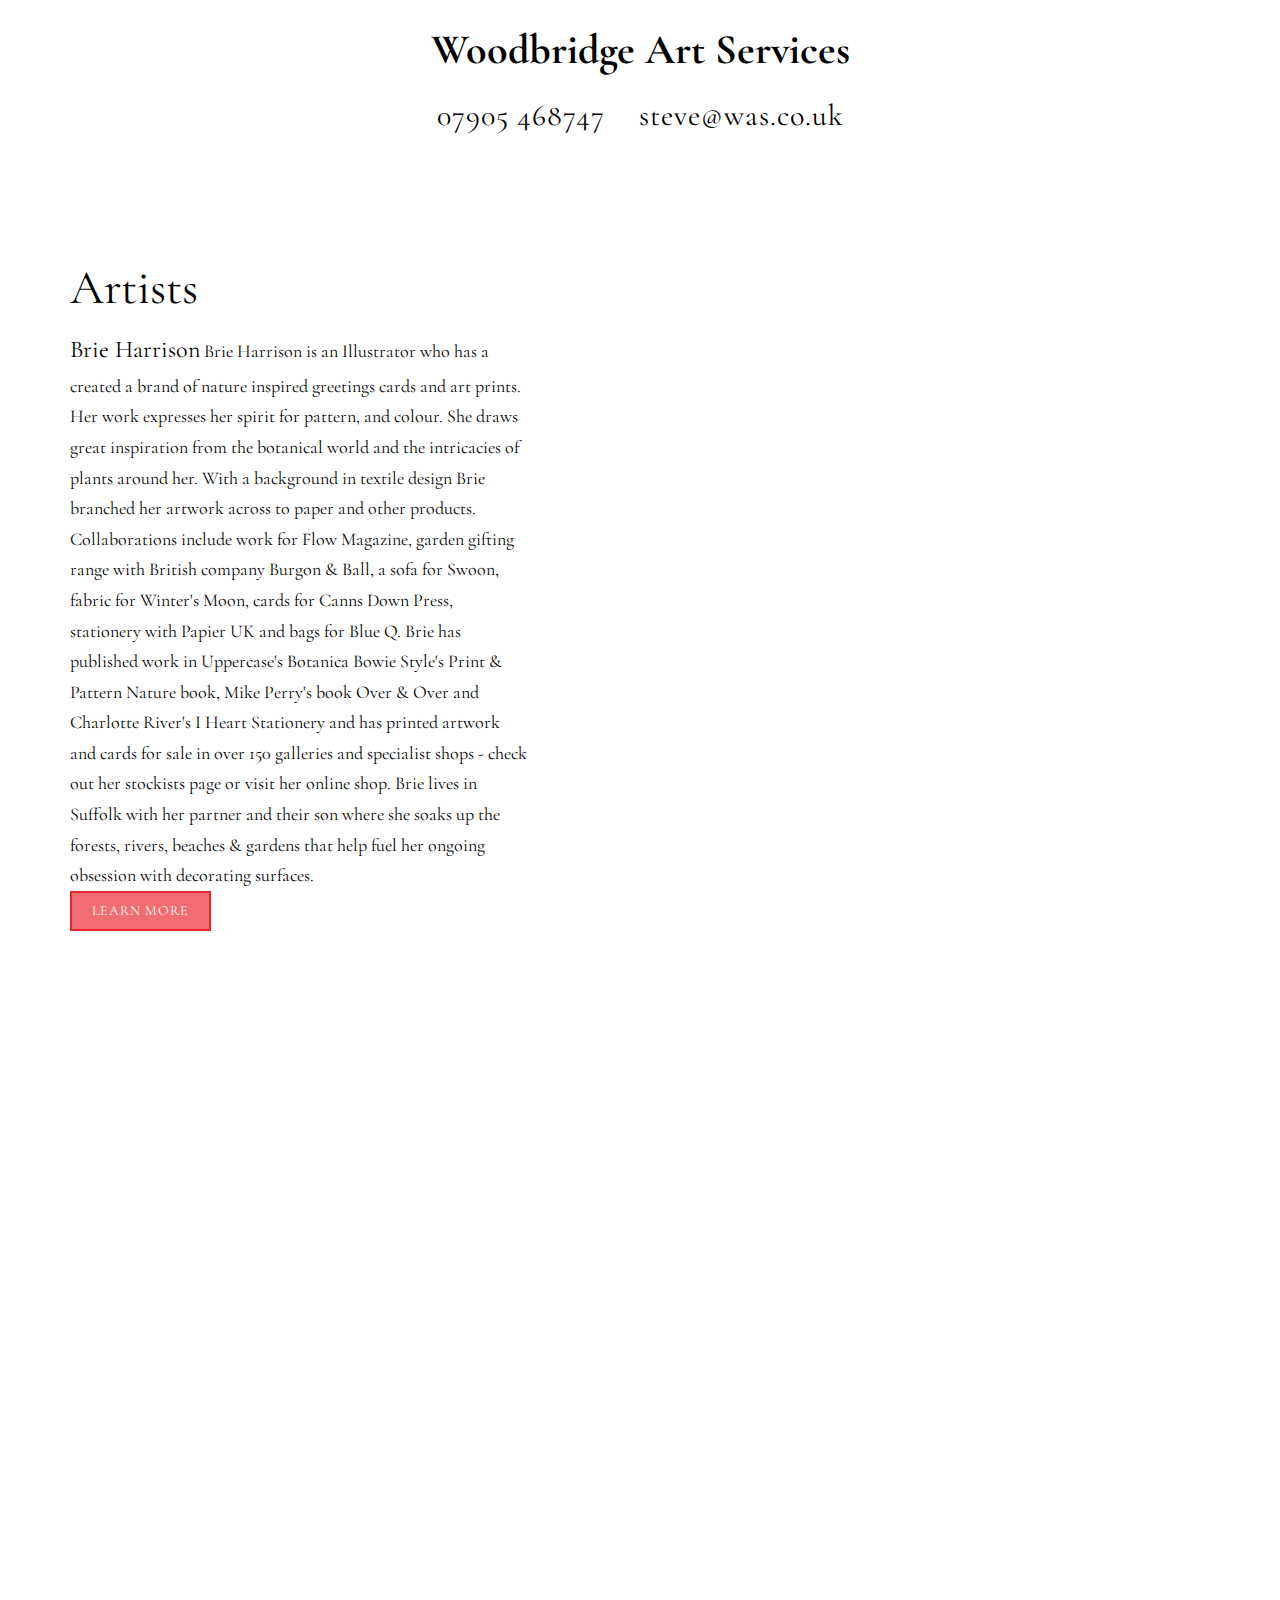
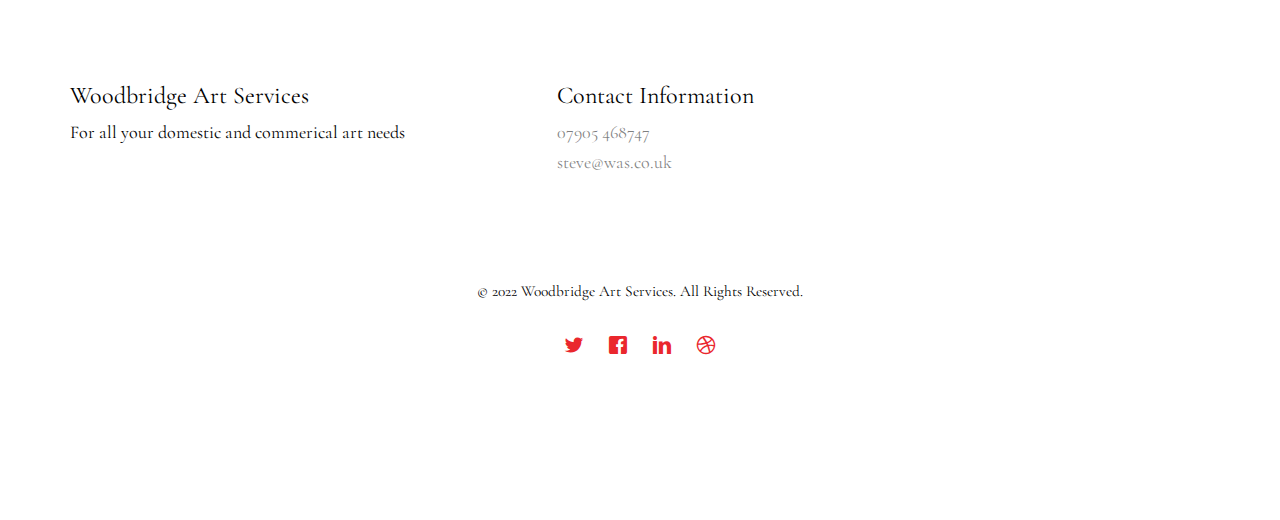
==== commit afaca7d4: "Update artists.html" ====
--- a/artists.html
+++ b/artists.html
@@ -71,14 +71,14 @@
 
 
 
-<div id="Artists" class="fh5co-section">
+<div id="Sourcing" class="fh5co-section">
 		<div class="container">
 			<div class="row">
 				<div class="col-md-5">
 					<div class="fh5co-heading">
 					<font color="Black" size=7>Artists</font><br>
-                                        <font color="Black" size=5>Brie Harrison</font><br>
-			                <font color="Black" size=4>
+                    <font color="Black" size=5>Brie Harrison</font>
+						<font color="Black" size=4>
 
 Brie Harrison is an Illustrator who has a created a brand of nature inspired greetings cards and art prints.
 
@@ -91,7 +91,7 @@
 Brie lives in Suffolk with her partner and their son where she soaks up the forests, rivers, beaches & gardens that help fuel her ongoing obsession with decorating surfaces.
 </font><br>			
 
-<a href="https://www.brieharrison.com/" class="btn btn-primary btn-outline">Learn More</a>
+<a href="#" class="btn btn-primary btn-outline">Learn More</a>
 					</div>
 				</div>
 				<div class="col-md-6 col-md-push-1 animate-box">
@@ -107,8 +107,7 @@
 						   					<div class="desc">
 													<font color="Gray" size=6 align=right></font>
 													<font color="Gray" size=4 align=right></font>
-													<font color="Gray" size=3 align=right></font><br><br>
-										
+													<font color="Gray" size=3 align=right></font>
 						   					</div>
 						   				</div>
 						   			</div>
@@ -123,7 +122,7 @@
 						   				<div class="slider-text-inner">
 						   					<div class="desc">
 													<font color="Black" size=6 align=right></font>
-													<font color="Black" size=4 align=right></font><br><br>
+													<font color="Black" size=4 align=right></font>
 						   					</div>
 						   				</div>
 						   			</div>
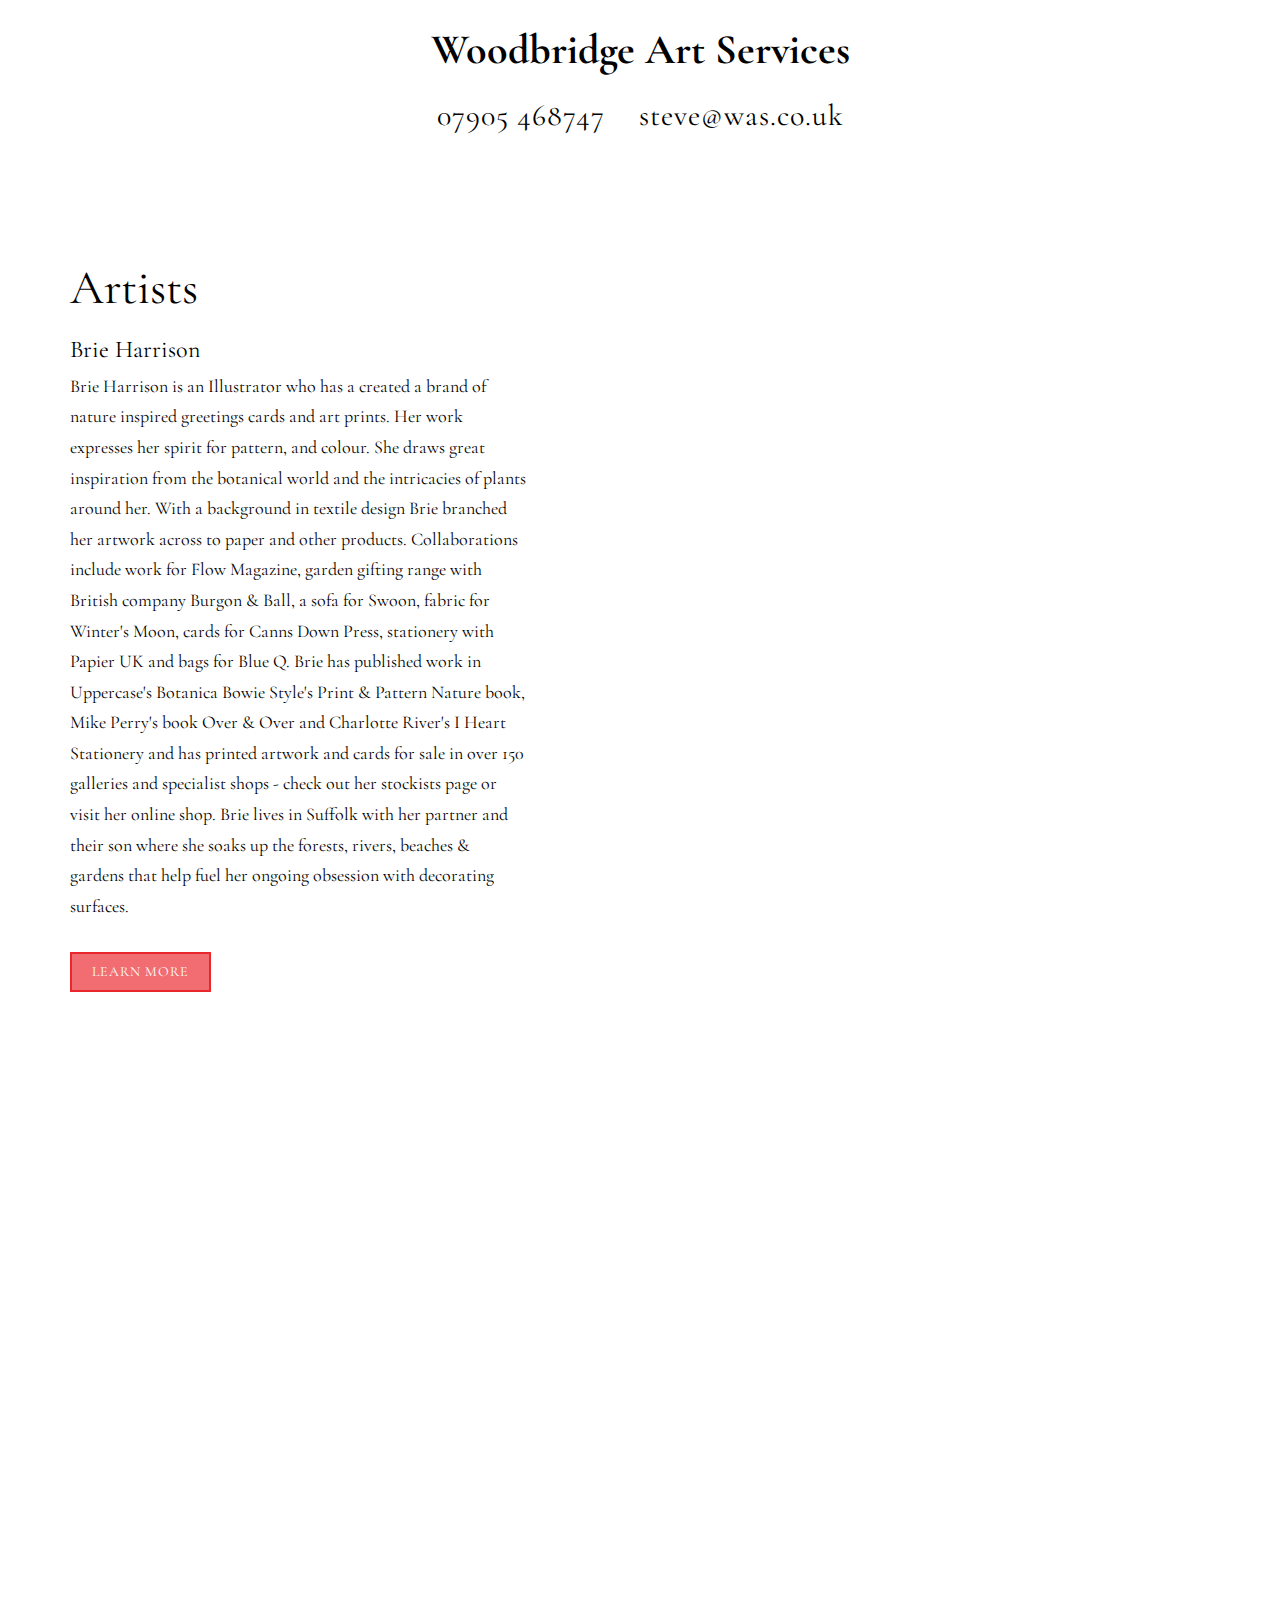
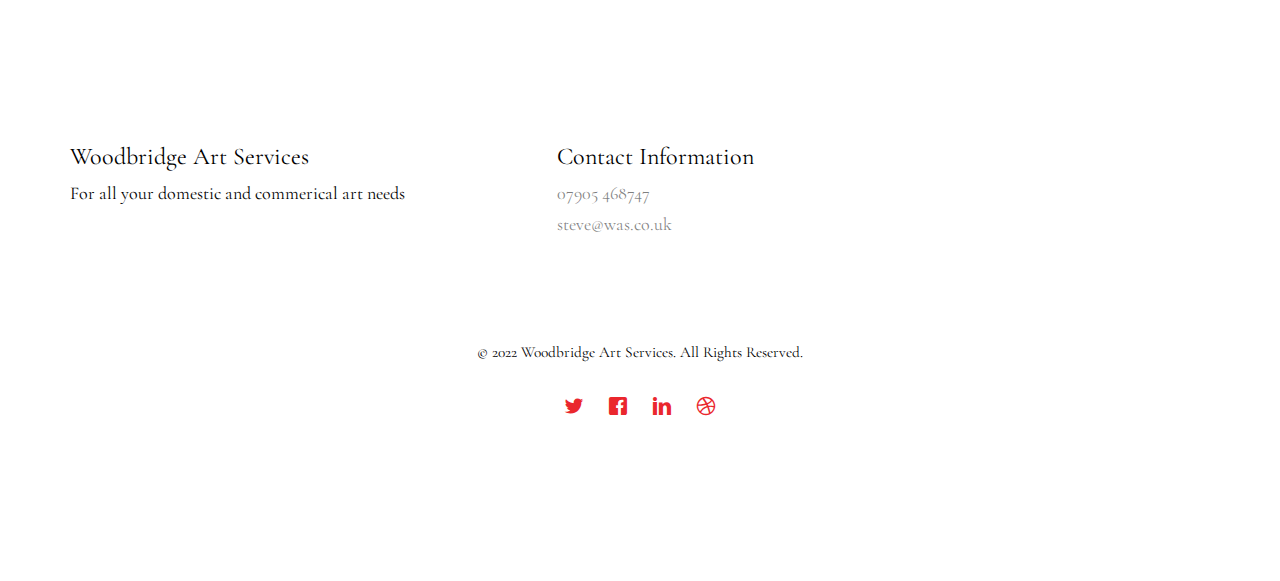
==== commit 7d429bbd: "Update artists.html" ====
--- a/artists.html
+++ b/artists.html
@@ -56,7 +56,7 @@
 			<div class="container">
 				<div class="row">
 					<div class="col-xs-12 text-center logo-wrap">
-						<div id="fh5co-logo"><a href="">Woodbridge Art Services</a></div>
+						<div id="fh5co-logo"><a href="https://www.woodbridgeart.services">Woodbridge Art Services</a></div>
 					<div class="col-xs-12 text-center menu-1 menu-wrap">
 						<ul>
 	                        <li><a href="tel://07905468747">07905 468747</a></li>
@@ -77,7 +77,7 @@
 				<div class="col-md-5">
 					<div class="fh5co-heading">
 					<font color="Black" size=7>Artists</font><br>
-                    <font color="Black" size=5>Brie Harrison</font>
+                    <font color="Black" size=5>Brie Harrison</font><br>
 						<font color="Black" size=4>
 
 Brie Harrison is an Illustrator who has a created a brand of nature inspired greetings cards and art prints.
@@ -89,9 +89,9 @@
 Brie has published work in Uppercase's Botanica Bowie Style's Print & Pattern Nature book, Mike Perry's book Over & Over and Charlotte River's I Heart Stationery and has printed artwork and cards for sale in over 150 galleries and specialist shops - check out her stockists page or visit her online shop.
 
 Brie lives in Suffolk with her partner and their son where she soaks up the forests, rivers, beaches & gardens that help fuel her ongoing obsession with decorating surfaces.
-</font><br>			
-
-<a href="#" class="btn btn-primary btn-outline">Learn More</a>
+</font><br><br>		
+
+<a href="https://www.brieharrison.com/" class="btn btn-primary btn-outline">Learn More</a>
 					</div>
 				</div>
 				<div class="col-md-6 col-md-push-1 animate-box">
@@ -107,7 +107,8 @@
 						   					<div class="desc">
 													<font color="Gray" size=6 align=right></font>
 													<font color="Gray" size=4 align=right></font>
-													<font color="Gray" size=3 align=right></font>
+													<font color="Gray" size=3 align=right></font><br><br>
+										
 						   					</div>
 						   				</div>
 						   			</div>
@@ -122,7 +123,7 @@
 						   				<div class="slider-text-inner">
 						   					<div class="desc">
 													<font color="Black" size=6 align=right></font>
-													<font color="Black" size=4 align=right></font>
+													<font color="Black" size=4 align=right></font><br><br>
 						   					</div>
 						   				</div>
 						   			</div>
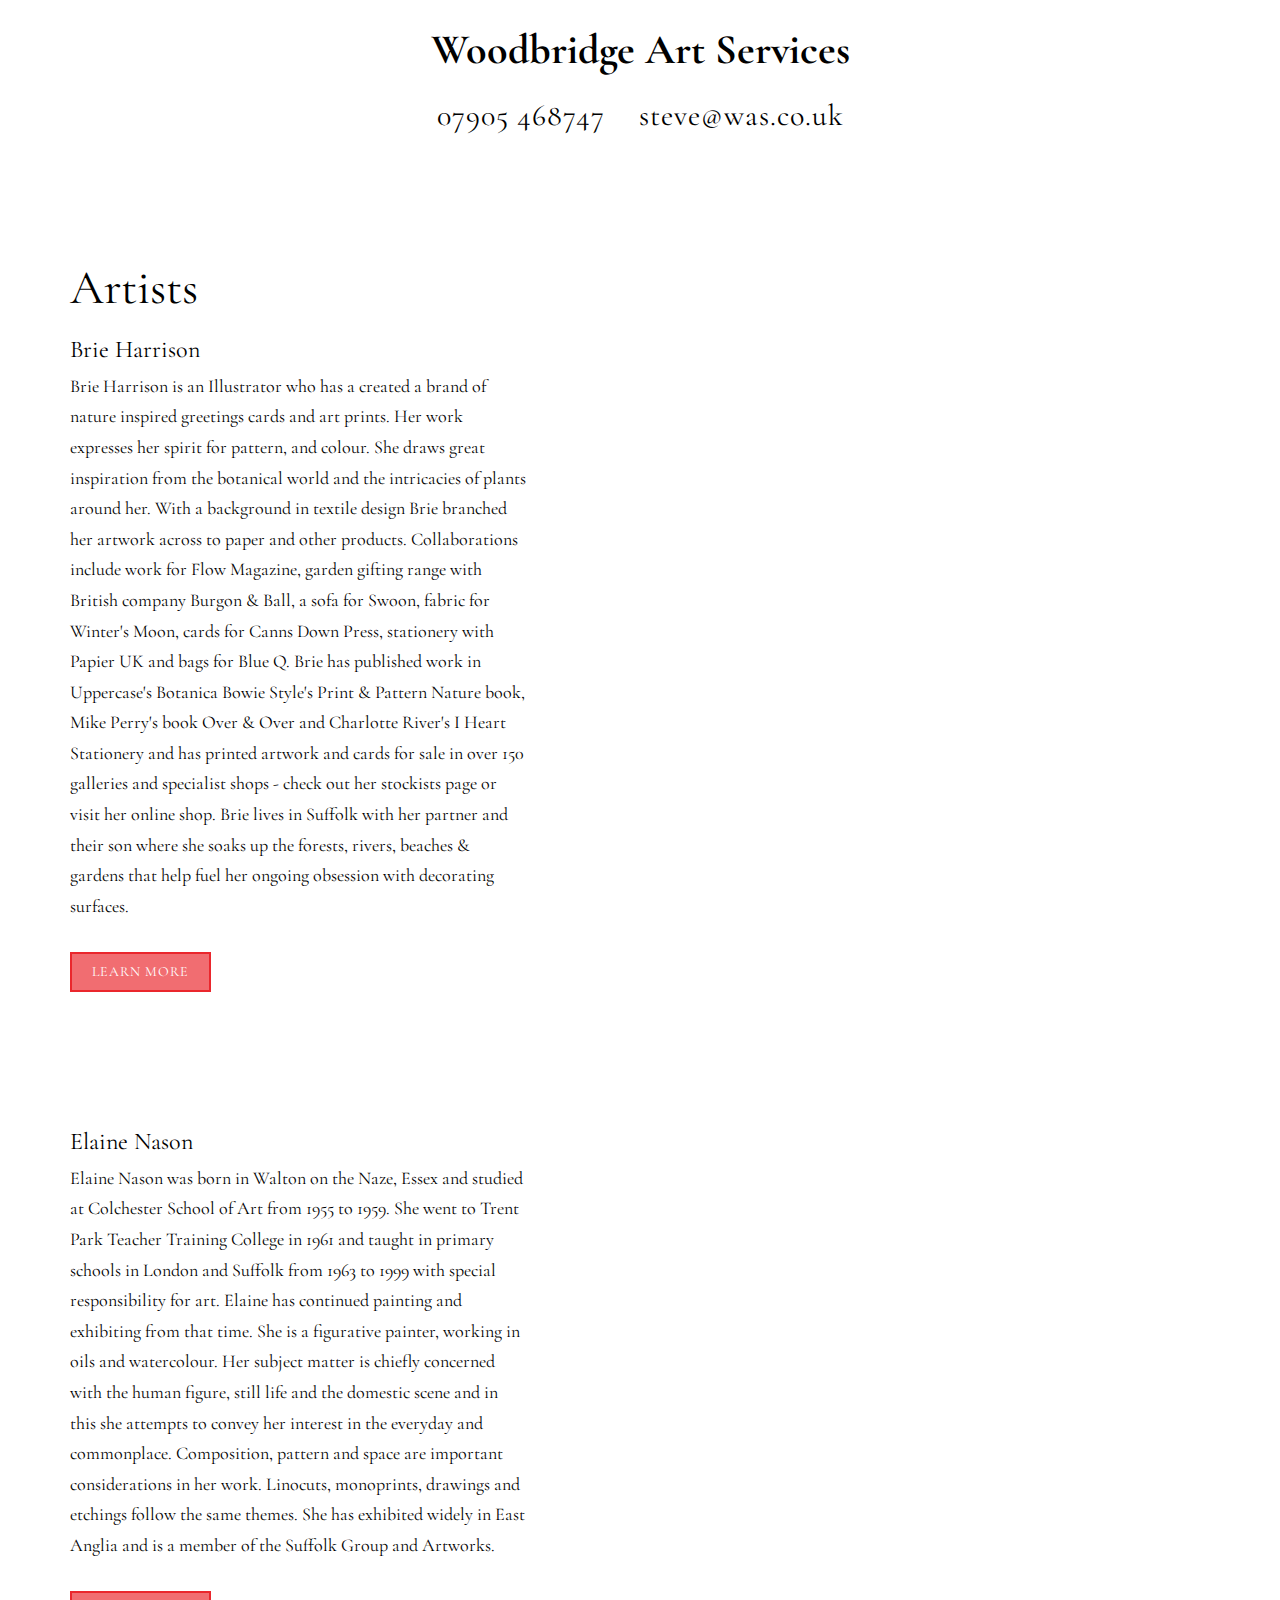
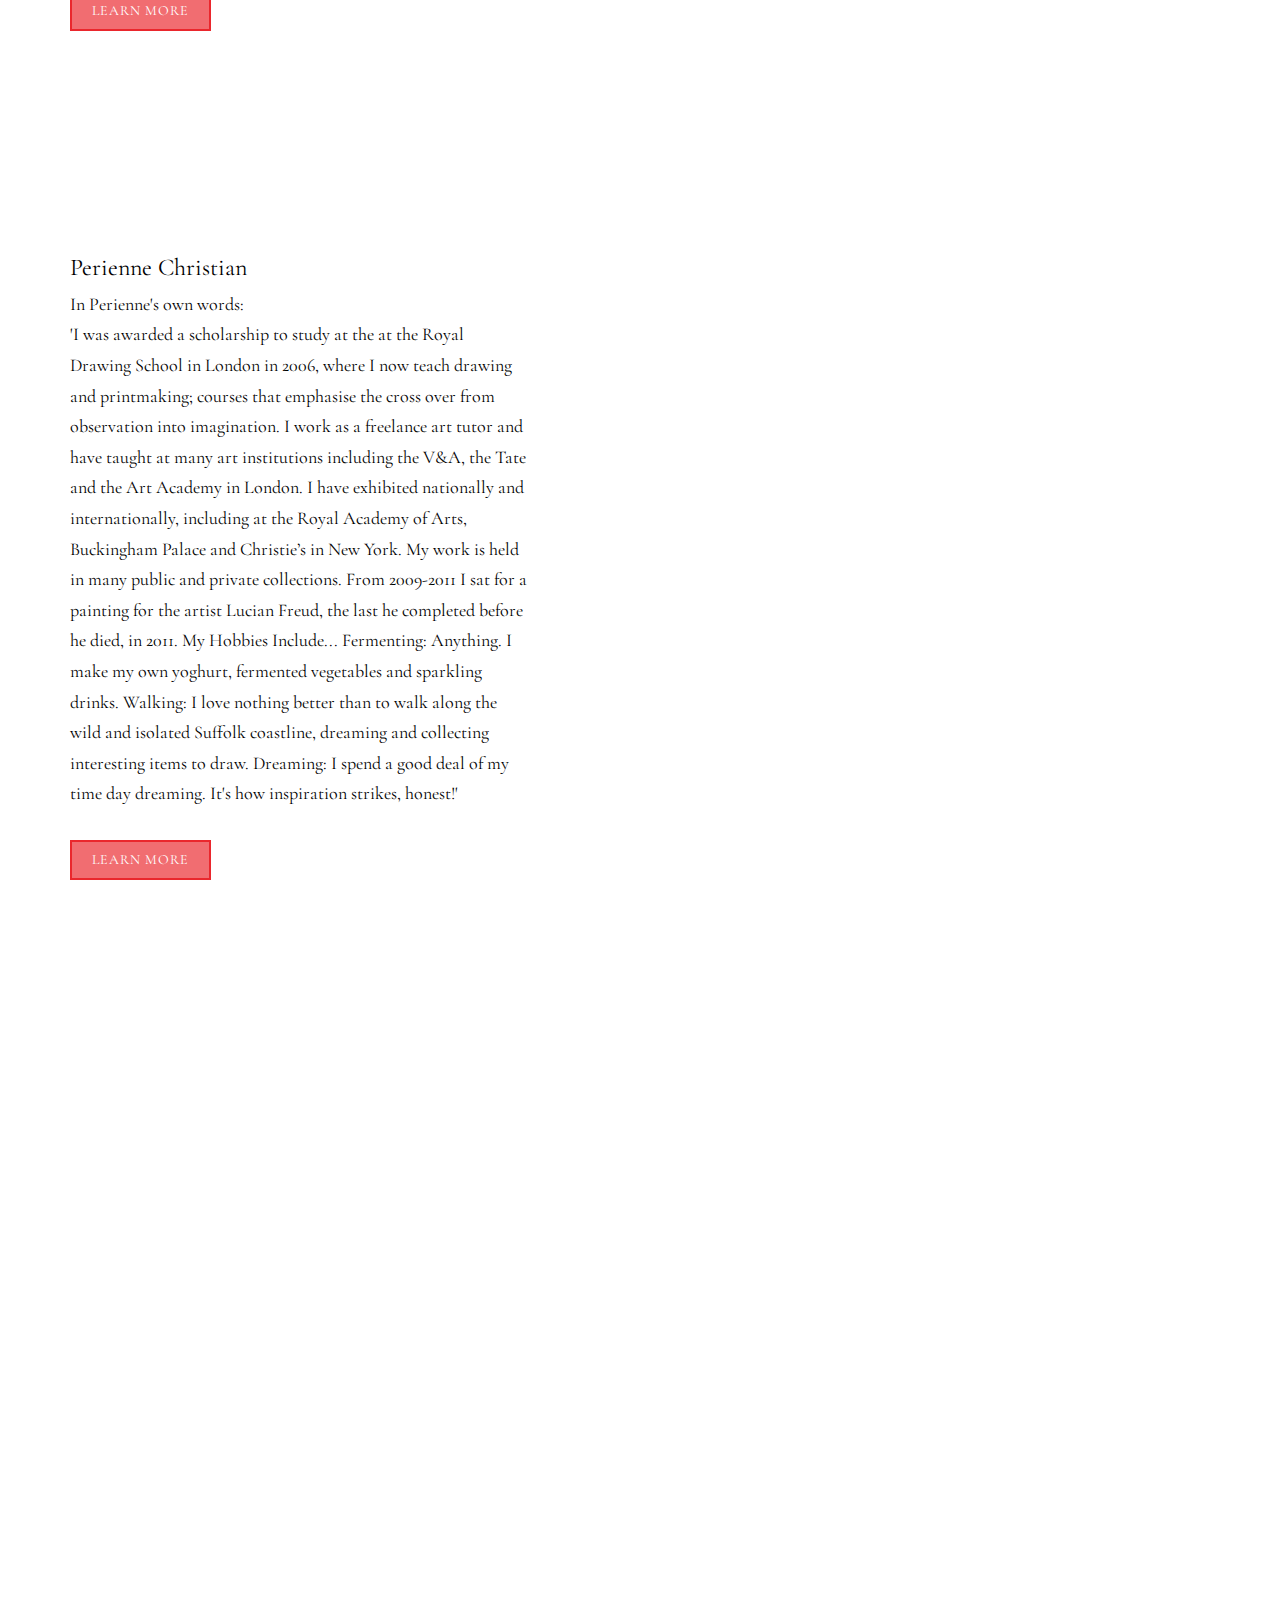
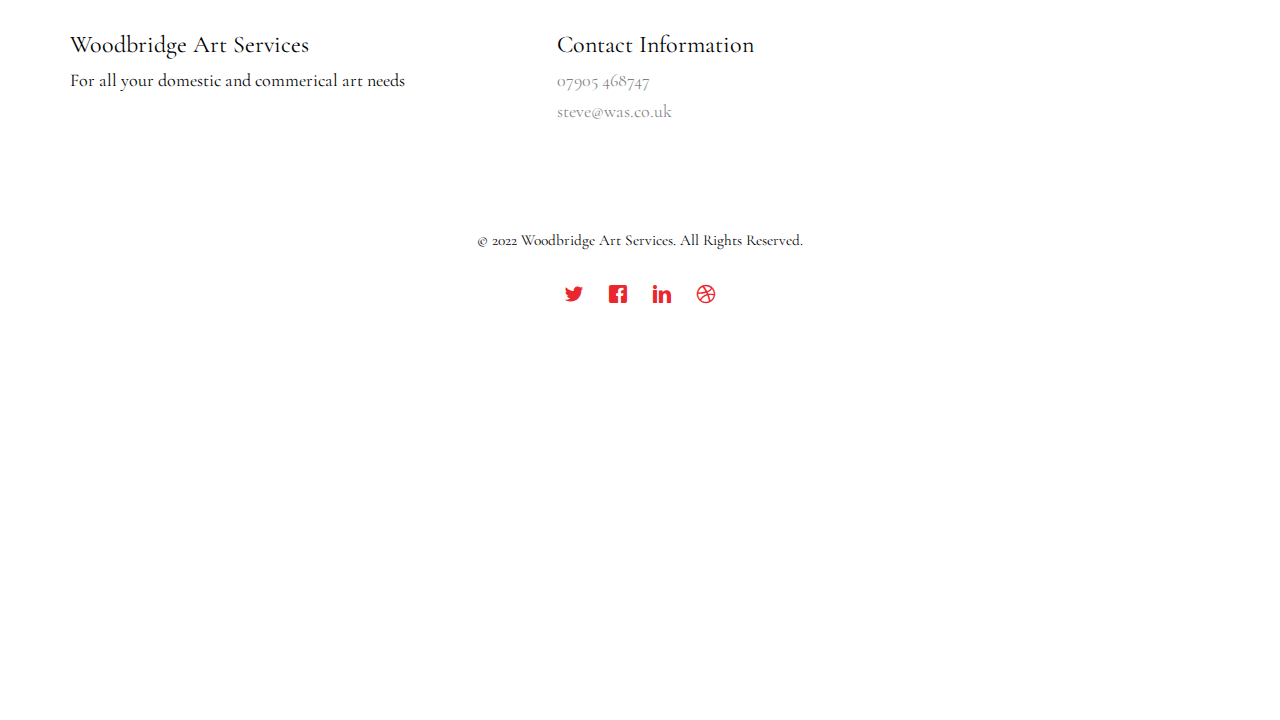
==== commit 9b57f345: "Update artists.html" ====
--- a/artists.html
+++ b/artists.html
@@ -71,7 +71,7 @@
 
 
 
-<div id="Sourcing" class="fh5co-section">
+<div id="Brie" class="fh5co-section">
 		<div class="container">
 			<div class="row">
 				<div class="col-md-5">
@@ -138,10 +138,7 @@
 						   				<div class="slider-text-inner">
 						   					<div class="desc">
 												    <font color="Gray" size=6 align=right></font>
-													<font color="Gray" size=4 align=right></font><br><br>
-						   					</div>
-						   				</div>
-						   			</div>
+													<font color="Gray" size=4 align=right></font>						   				
 						   		</div>
 					   		</div>
 					  	</ul>
@@ -150,7 +147,173 @@
 				</div>
 			</div>
 		</div>
+
+
+
+
+<div id="Elaine" class="fh5co-section">
+		<div class="container">
+			<div class="row">
+				<div class="col-md-5">
+					<div class="fh5co-heading">
+                    <font color="Black" size=5>Elaine Nason</font><br>
+						<font color="Black" size=4>
+
+Elaine Nason was born in Walton on the Naze, Essex and studied at Colchester School of Art from 1955 to 1959.
+
+She went to Trent Park Teacher Training College in 1961 and taught in primary schools in London and Suffolk from 1963 to 1999 with special responsibility for art. Elaine has continued painting and exhibiting from that time.
+
+She is a figurative painter, working in oils and watercolour. Her subject matter is chiefly concerned with the human figure, still life and the domestic scene and in this she attempts to convey her interest in the everyday and commonplace. Composition, pattern and space are important considerations in her work. Linocuts, monoprints, drawings and etchings follow the same themes.
+
+She has exhibited widely in East Anglia and is a member of the Suffolk Group and Artworks.
+</font><br><br>		
+
+<a href="https://elaine-nason.co.uk" class="btn btn-primary btn-outline">Learn More</a>
+					</div>
+				</div>
+				<div class="col-md-6 col-md-push-1 animate-box">
+					<aside id="fh5co-slider-wrwap">
+					<div class="flexslider">
+						<ul class="slides">
+					   	<li style="background-image: url(images/Elaine.jpg);">
+					   		<div class="overlay-gradient"></div>
+					   		<div class="container-fluid">
+					   			<div class="row">
+						   			<div class="col-md-12 col-md-offset-0 col-md-pull-10 slider-text slider-text-bg">
+						   				<div class="slider-text-inner">
+						   					<div class="desc">
+													<font color="Gray" size=6 align=right></font>
+													<font color="Gray" size=4 align=right></font>
+													<font color="Gray" size=3 align=right></font><br><br>
+										
+						   					</div>
+						   				</div>
+						   			</div>
+						   		</div>
+					   		</div>
+					   	</li>
+					   	<li style="background-image: url(images/Elaine-01.jpg);">
+					   		<div class="overlay-gradient"></div>
+					   		<div class="container-fluid">
+					   			<div class="row">
+						   			<div class="col-md-12 col-md-offset-0 col-md-pull-10 slider-text slider-text-bg">
+						   				<div class="slider-text-inner">
+						   					<div class="desc">
+													<font color="Black" size=6 align=right></font>
+													<font color="Black" size=4 align=right></font><br><br>
+						   					</div>
+						   				</div>
+						   			</div>
+						   		</div>
+					   		</div>
+					   	</li>
+					   	<li style="background-image: url(images/Elaine-02.jpg);">
+					   		<div class="overlay-gradient"></div>
+					   		<div class="container-fluid">
+					   			<div class="row">
+						   			<div class="col-md-12 col-md-offset-0 col-md-pull-10 slider-text slider-text-bg">
+						   				<div class="slider-text-inner">
+						   					<div class="desc">
+												    <font color="Gray" size=6 align=right></font>
+													<font color="Gray" size=4 align=right></font><br><br>
+							    </div>
+					   		</div>
+					  	</ul>
+				  	</div>
+				</aside>
+				</div>
+			</div>
+		</div>
+
+
+
+
+
+<div id="Perienne" class="fh5co-section">
+		<div class="container">
+			<div class="row">
+				<div class="col-md-5">
+					<div class="fh5co-heading">
+                    <font color="Black" size=5>Perienne Christian</font><br>
+						<font color="Black" size=4>
+In Perienne's own words:<br>
+'I was awarded a scholarship to study at the at the Royal Drawing School in London in 2006, where I now teach drawing and printmaking;  courses that emphasise the cross over from observation into imagination.
+I work as a freelance art tutor and have taught  at many art institutions including the V&A, the Tate and the Art Academy in London.
+I have exhibited nationally and internationally, including at the Royal Academy of Arts, Buckingham Palace and Christie’s in New York. My work is held in many public and private collections.
+From 2009-2011 I sat for a painting for the artist Lucian Freud, the last he completed before he died, in 2011. 
+
+My Hobbies Include...
+Fermenting: Anything. I make my own yoghurt, fermented vegetables and sparkling drinks.
+Walking: I  love nothing better than to walk along the wild and isolated Suffolk coastline, dreaming and collecting interesting items to draw.
+Dreaming: I spend a good deal of my  time day dreaming. It's how inspiration strikes, honest!'
+</font><br><br>		
+
+<a href="https://www.periennechristian.co.uk/" class="btn btn-primary btn-outline">Learn More</a>
+					</div>
+				</div>
+				<div class="col-md-6 col-md-push-1 animate-box">
+					<aside id="fh5co-slider-wrwap">
+					<div class="flexslider">
+						<ul class="slides">
+					   	<li style="background-image: url(images/Perienne.jpg);">
+					   		<div class="overlay-gradient"></div>
+					   		<div class="container-fluid">
+					   			<div class="row">
+						   			<div class="col-md-12 col-md-offset-0 col-md-pull-10 slider-text slider-text-bg">
+						   				<div class="slider-text-inner">
+						   					<div class="desc">
+													<font color="Gray" size=6 align=right></font>
+													<font color="Gray" size=4 align=right></font>
+													<font color="Gray" size=3 align=right></font><br><br>
+										
+						   					</div>
+						   				</div>
+						   			</div>
+						   		</div>
+					   		</div>
+					   	</li>
+					   	<li style="background-image: url(images/Perienne-01.jpg);">
+					   		<div class="overlay-gradient"></div>
+					   		<div class="container-fluid">
+					   			<div class="row">
+						   			<div class="col-md-12 col-md-offset-0 col-md-pull-10 slider-text slider-text-bg">
+						   				<div class="slider-text-inner">
+						   					<div class="desc">
+													<font color="Black" size=6 align=right></font>
+													<font color="Black" size=4 align=right></font><br><br>
+						   					</div>
+						   				</div>
+						   			</div>
+						   		</div>
+					   		</div>
+					   	</li>
+					   	<li style="background-image: url(images/Perienne-02.jpg);">
+					   		<div class="overlay-gradient"></div>
+					   		<div class="container-fluid">
+					   			<div class="row">
+						   			<div class="col-md-12 col-md-offset-0 col-md-pull-10 slider-text slider-text-bg">
+						   				<div class="slider-text-inner">
+						   					<div class="desc">
+												    <font color="Gray" size=6 align=right></font>
+													<font color="Gray" size=4 align=right></font><br><br>
+						   					</div>
+						   				</div>
+						   			</div>
+						   		</div>
+					   		</div>
+					  	</ul>
+				  	</div>
+				</aside>
+				</div>
+			</div>
+		</div>
 	</div>
+
+
+
+
+
+
 	
 	<div id="contact" class="fh5co-section animate-box" style="background-image: url(images/woodbridge.jpg);" >
 		<div class="overlay"></div>
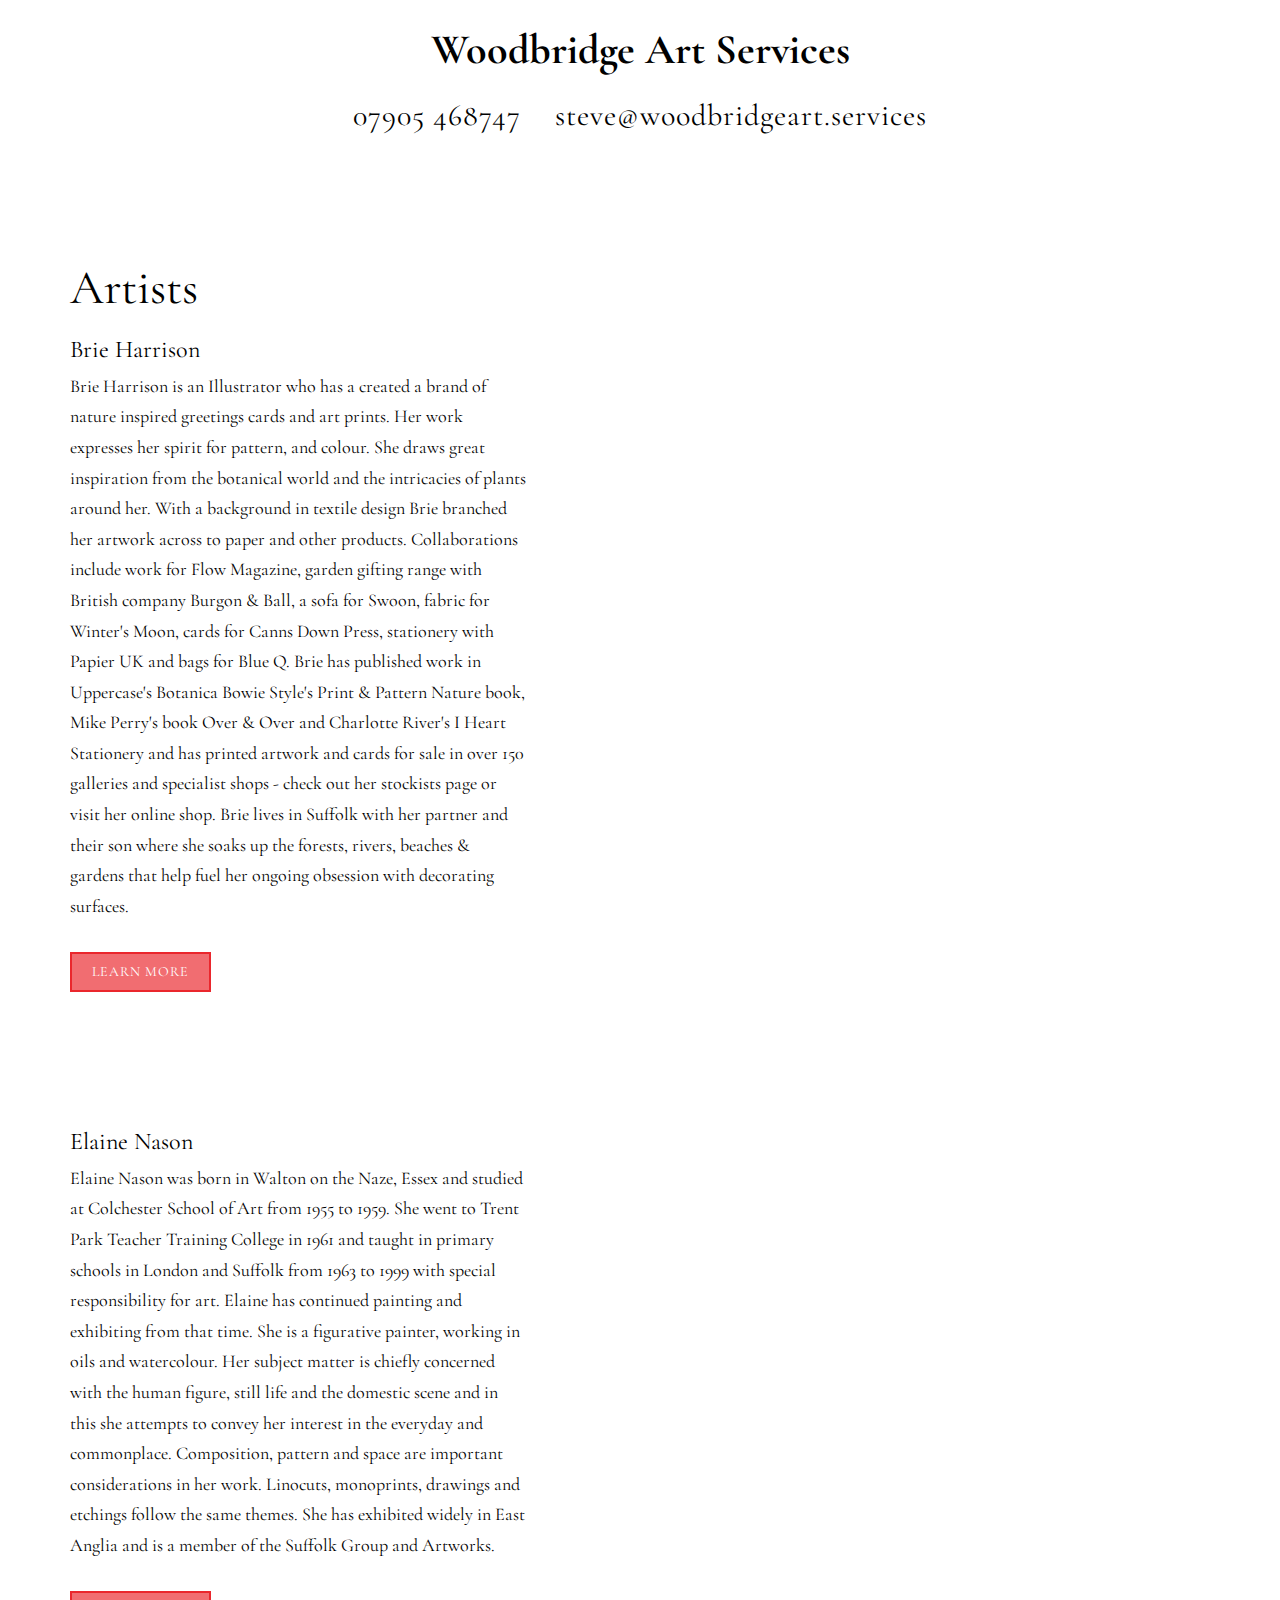
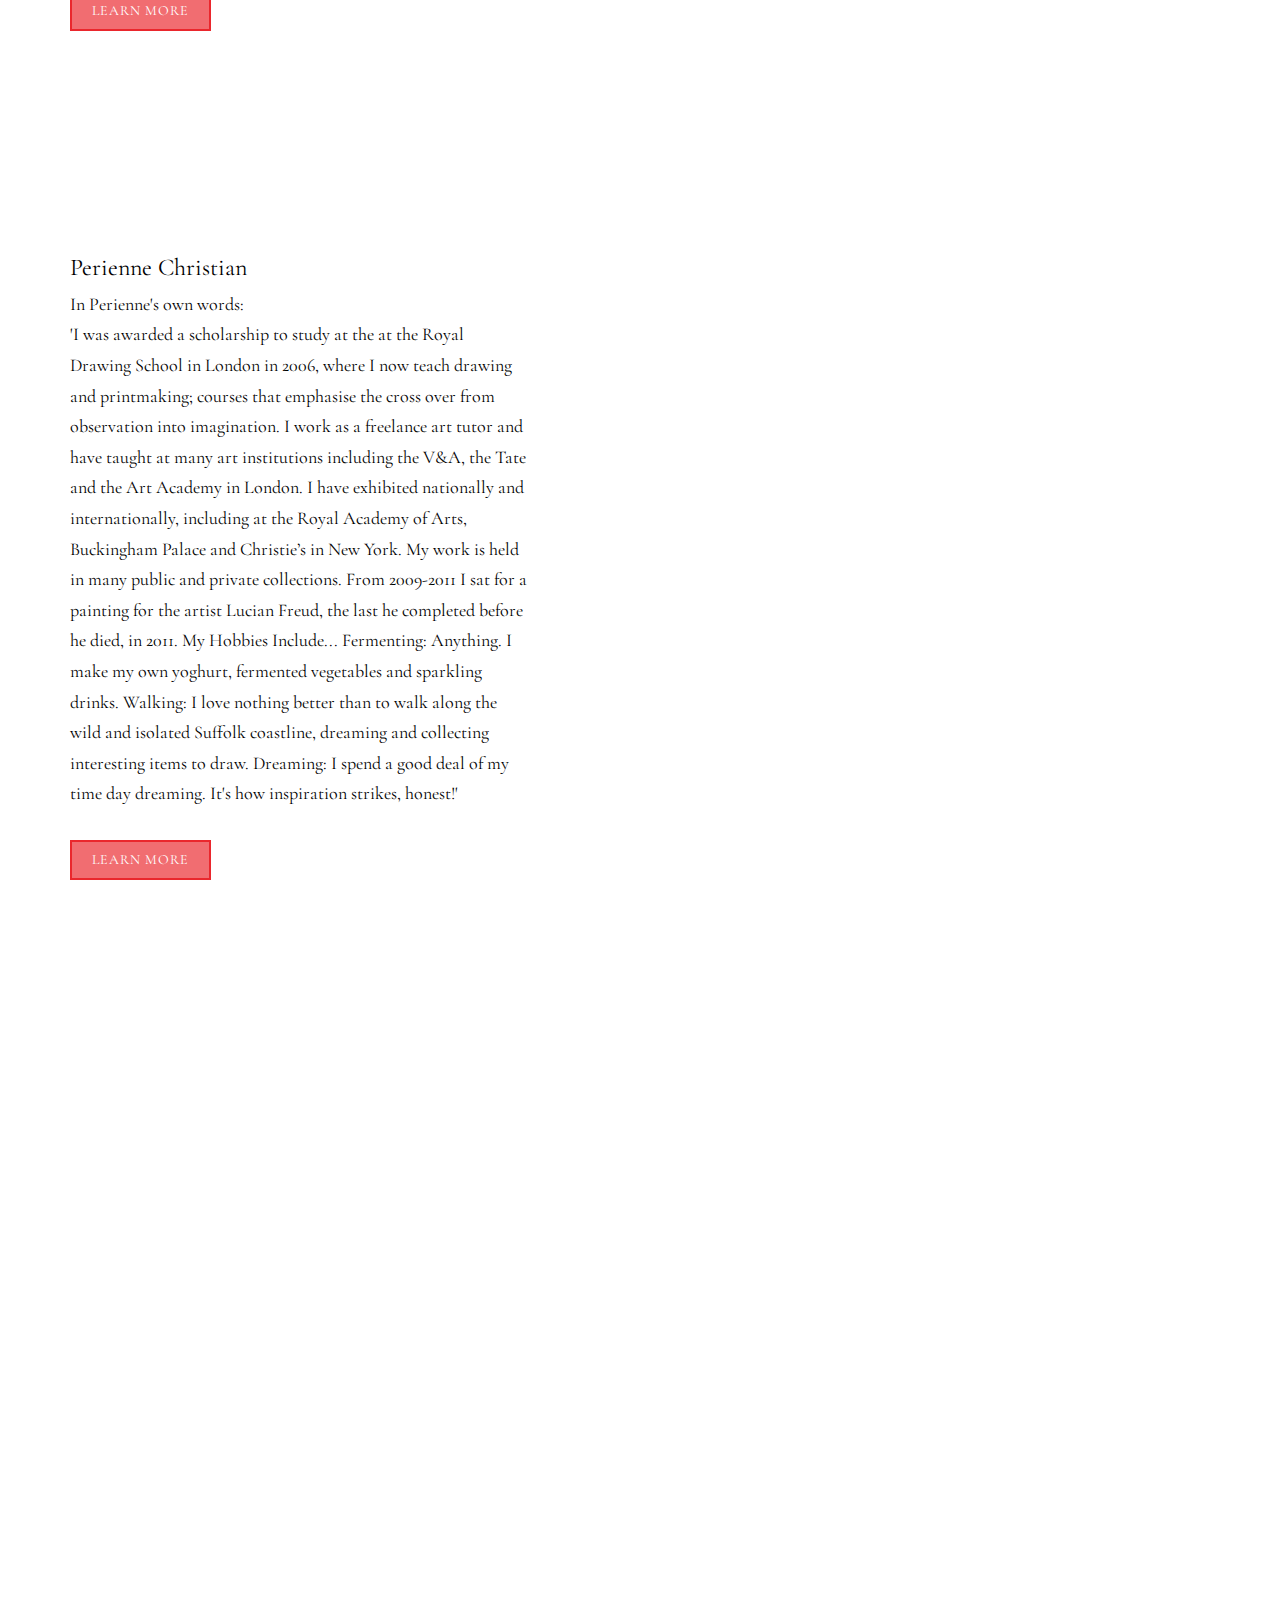
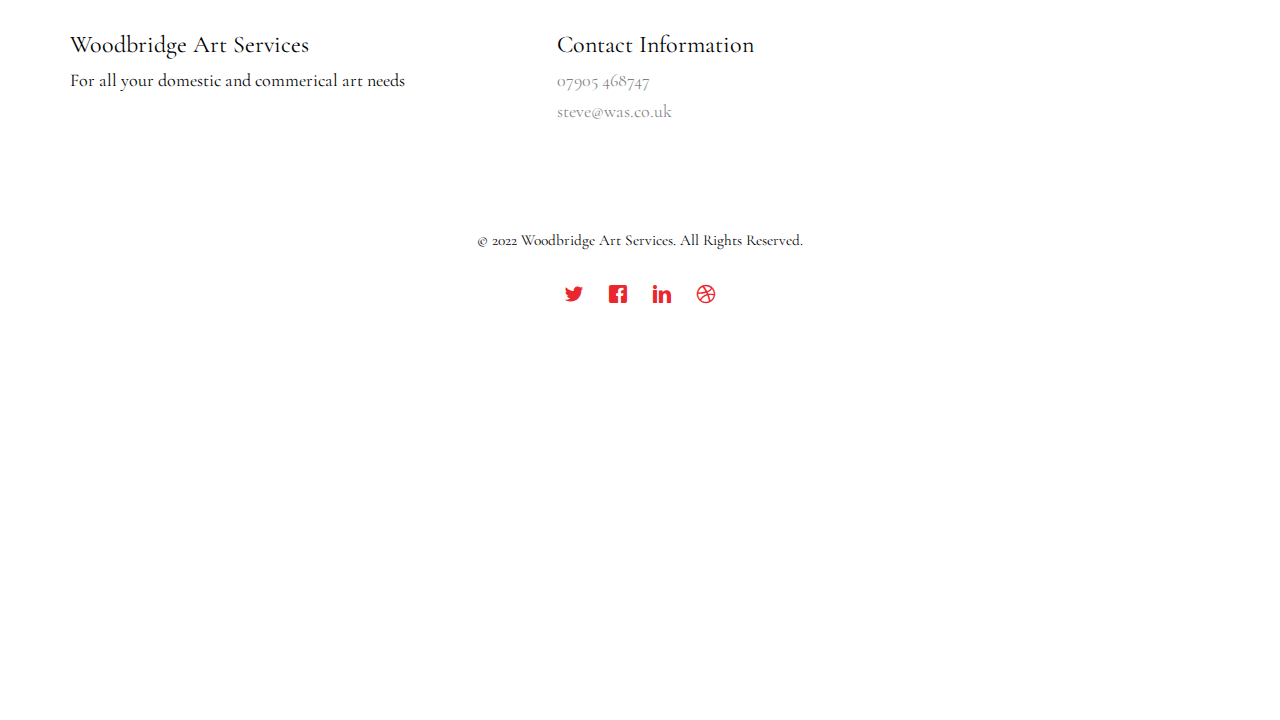
==== commit b8a4a6e9: "Update artists.html" ====
--- a/artists.html
+++ b/artists.html
@@ -60,7 +60,7 @@
 					<div class="col-xs-12 text-center menu-1 menu-wrap">
 						<ul>
 	                        <li><a href="tel://07905468747">07905 468747</a></li>
-                            <li><a href="mailto:steve@was.co.uk">steve@was.co.uk</a></li>
+                            <li><a href="mailto:steve@woodbridgeart.services">steve@woodbridgeart.services</a></li>
 						</ul>
 			</div>
 
--- a/css/style.css
+++ b/css/style.css
@@ -689,7 +689,7 @@
 }
 @media screen and (max-width: 992px) {
   #fh5co-slider-wrwap .flexslider .slider-text-bg .desc {
-    background: #fff;
+    background: transparent;
   }
 }
 #fh5co-slider-wrwap .flexslider .slider-text-bg .desc h2 {
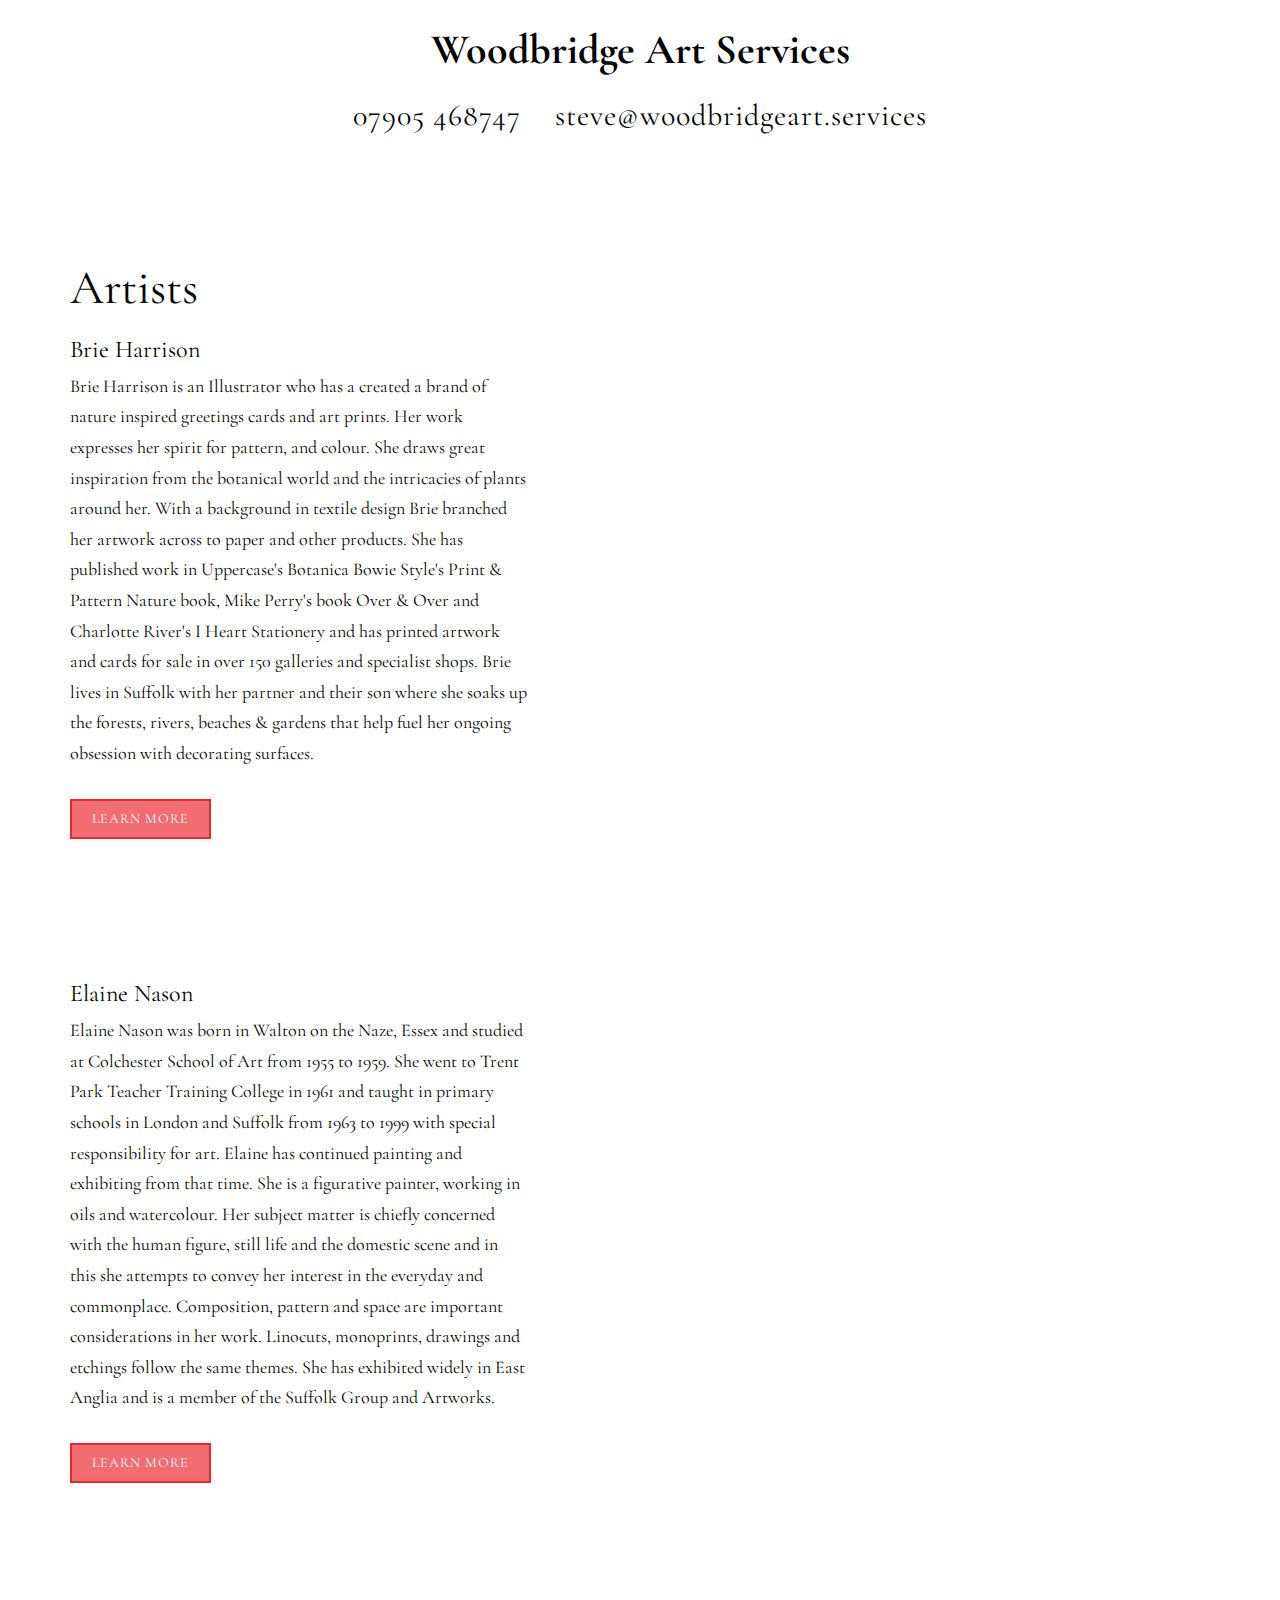
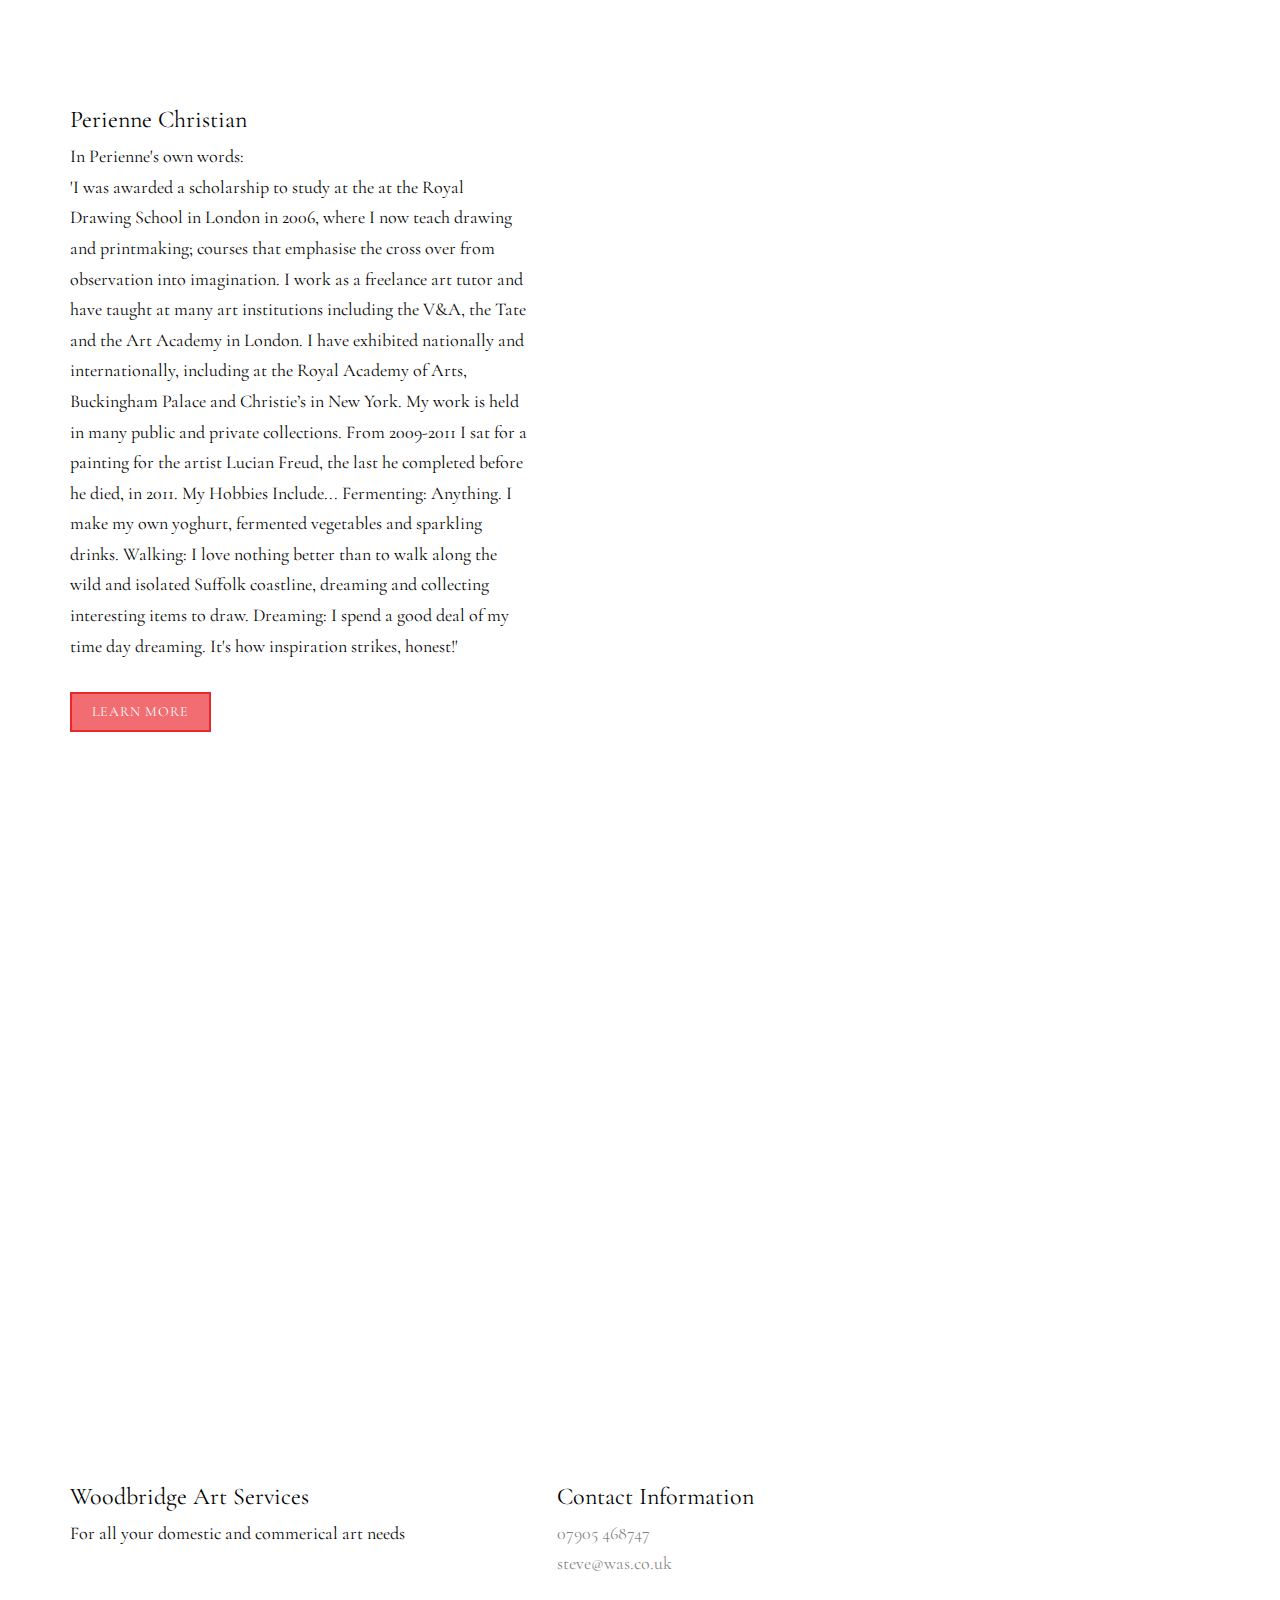
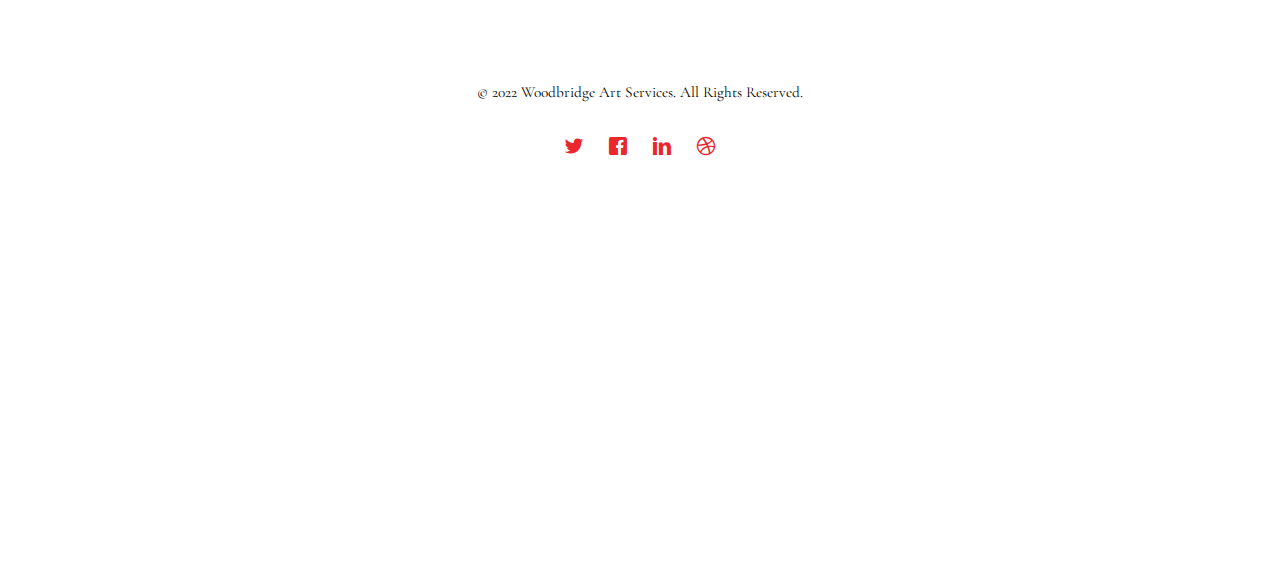
==== commit 094c3b83: "Update artists.html" ====
--- a/artists.html
+++ b/artists.html
@@ -84,9 +84,7 @@
 
 Her work expresses her spirit for pattern, and colour.  She draws great inspiration from the botanical world and the intricacies of plants around her.
 
-With a background in textile design Brie branched her artwork across to paper and other products. Collaborations include work for Flow Magazine, garden gifting range with British company Burgon & Ball, a sofa for Swoon, fabric for Winter's Moon, cards for Canns Down Press, stationery with Papier UK and bags for Blue Q.
-
-Brie has published work in Uppercase's Botanica Bowie Style's Print & Pattern Nature book, Mike Perry's book Over & Over and Charlotte River's I Heart Stationery and has printed artwork and cards for sale in over 150 galleries and specialist shops - check out her stockists page or visit her online shop.
+With a background in textile design Brie branched her artwork across to paper and other products. She has published work in Uppercase's Botanica Bowie Style's Print & Pattern Nature book, Mike Perry's book Over & Over and Charlotte River's I Heart Stationery and has printed artwork and cards for sale in over 150 galleries and specialist shops.
 
 Brie lives in Suffolk with her partner and their son where she soaks up the forests, rivers, beaches & gardens that help fuel her ongoing obsession with decorating surfaces.
 </font><br><br>		
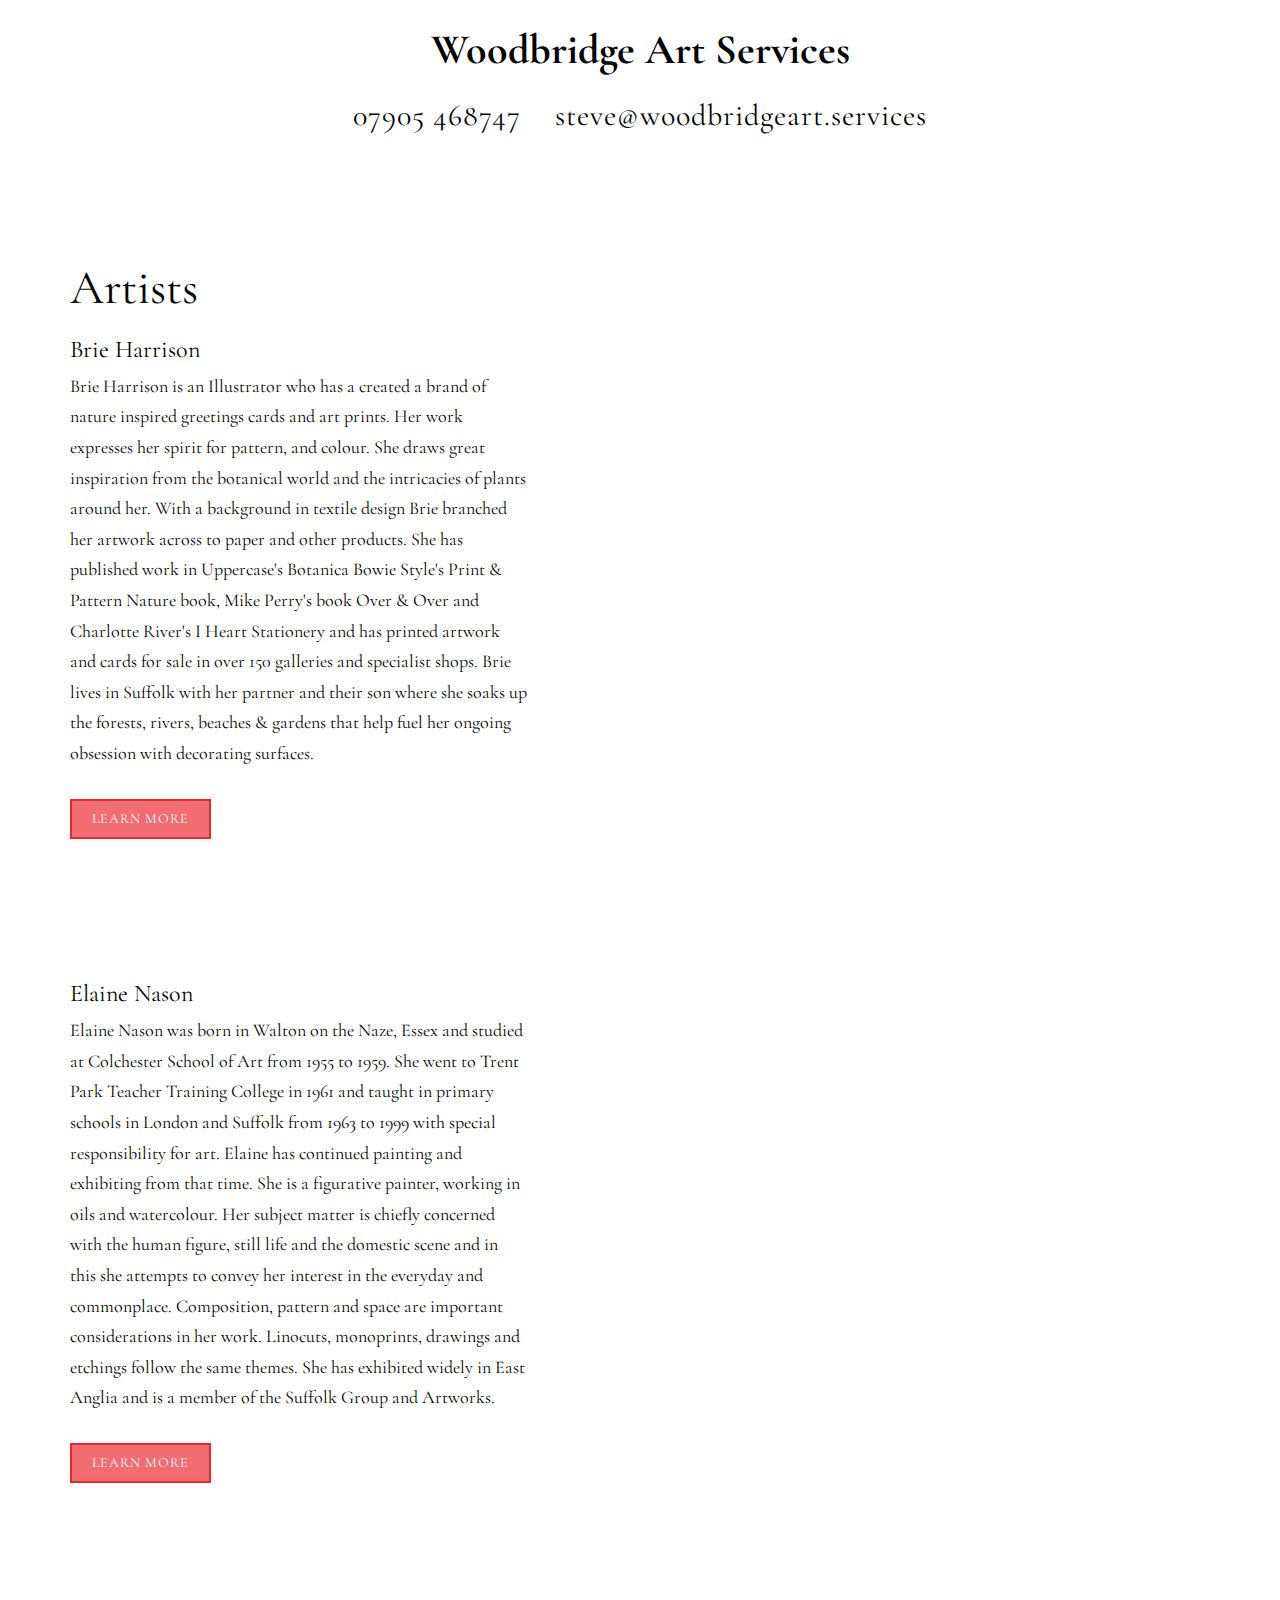
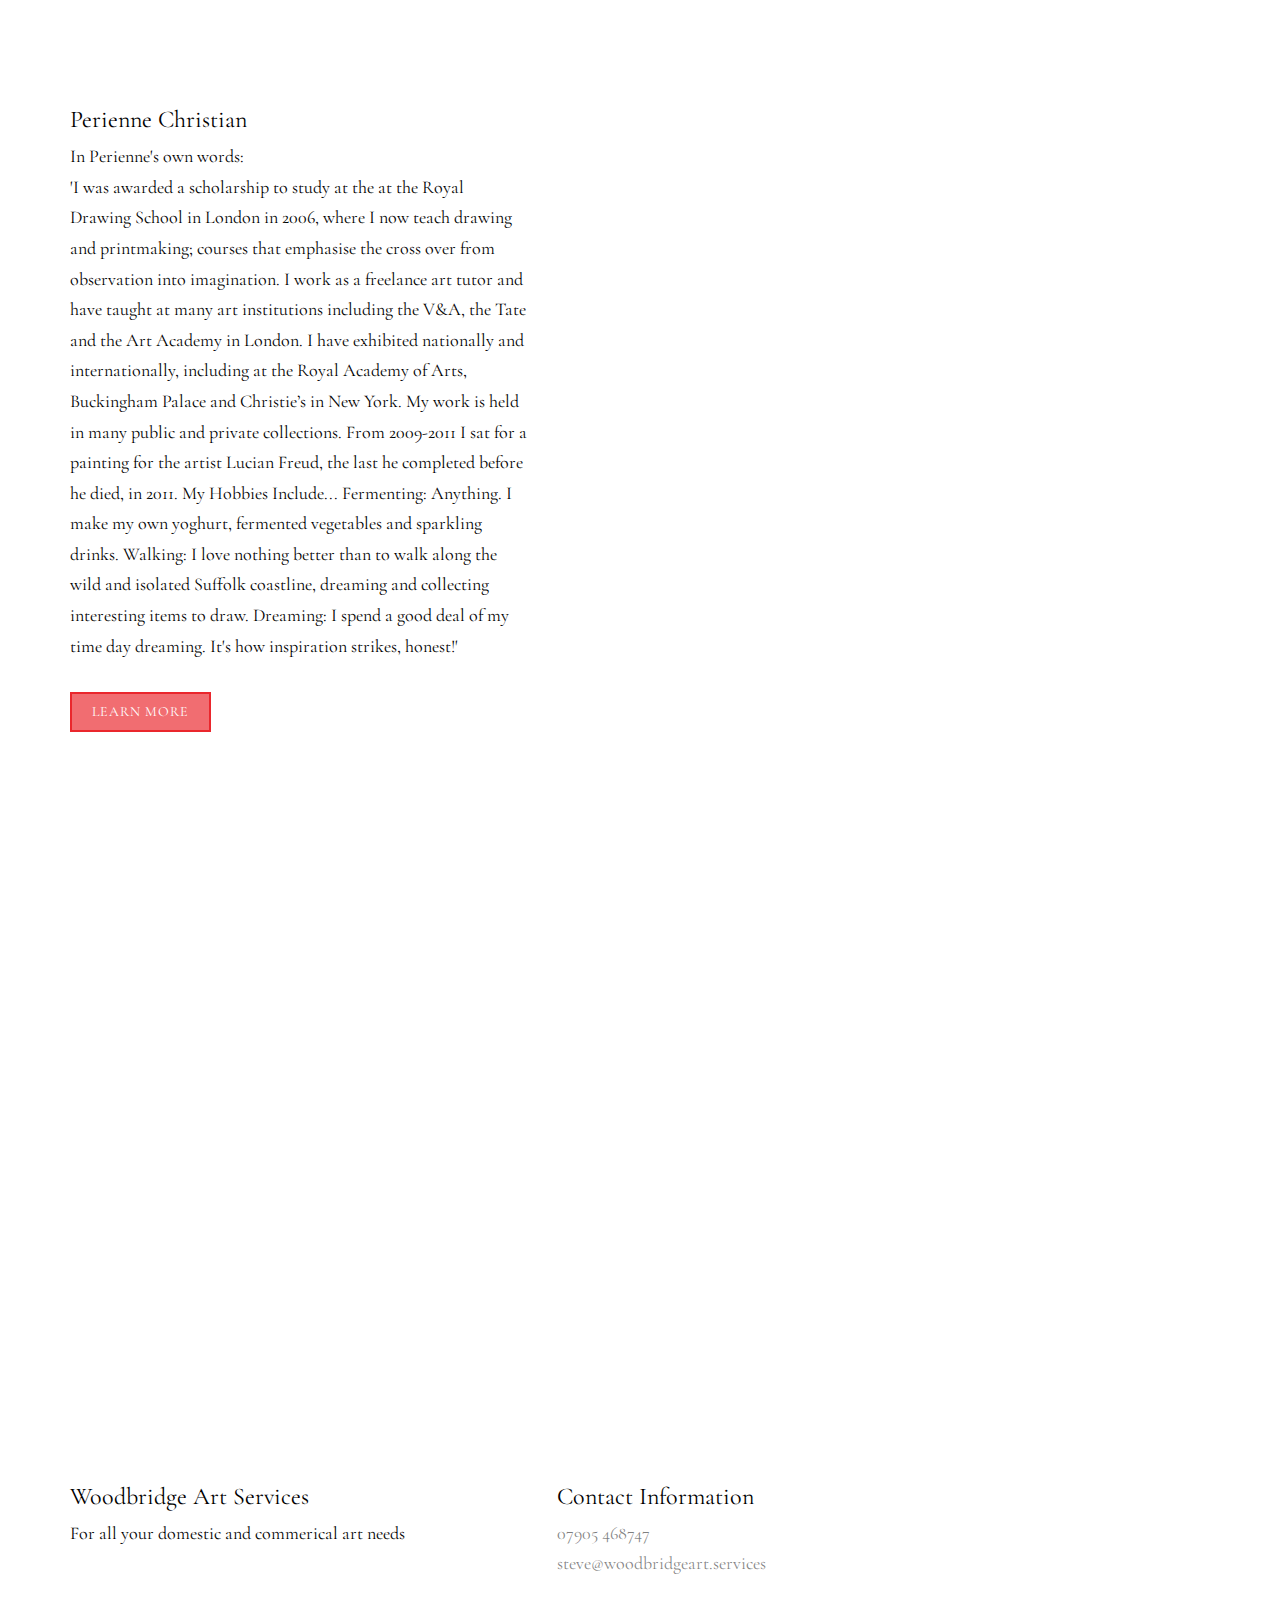
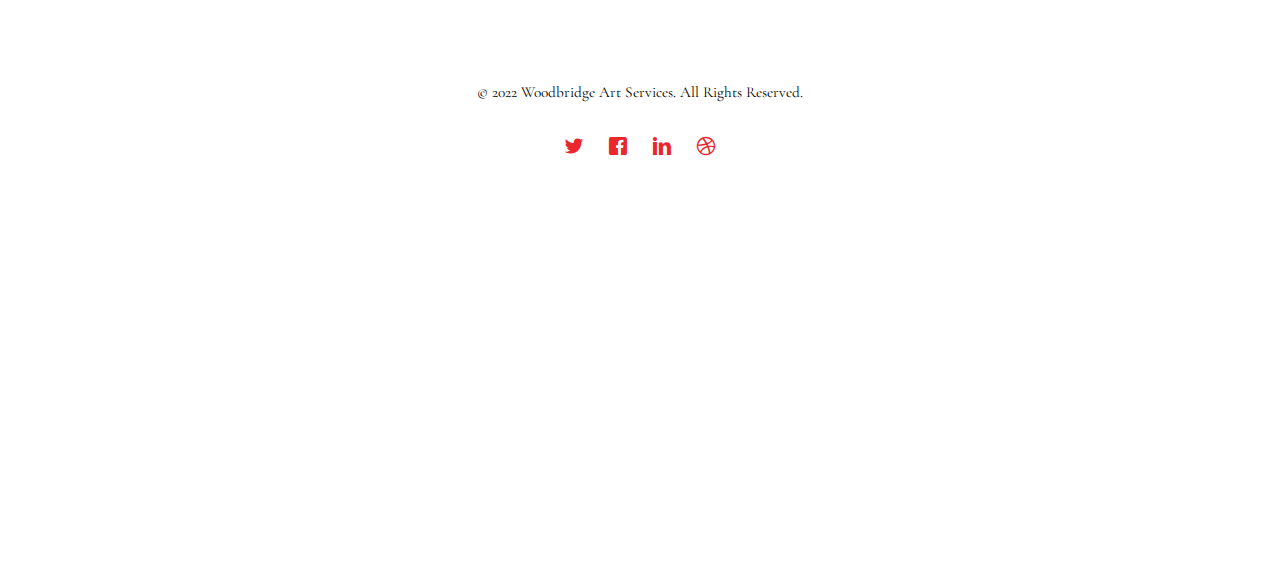
==== commit 1912857b: "Update artists.html" ====
--- a/artists.html
+++ b/artists.html
@@ -341,7 +341,7 @@
 				<font color="Black" size=5>Contact Information</font>
 				<ul class="fh5co-footer-links">
 						<font color="Black" size=4><li><a href="tel://07905468747">07905 468747</a></li>
-						<li><a href="mailto:steve@was.co.uk">steve@was.co.uk</a></li>
+						<li><a href="mailto:steve@woodbridgeart.services">steve@woodbridgeart.services</a></li>
 					</ul>
 				</div>
 
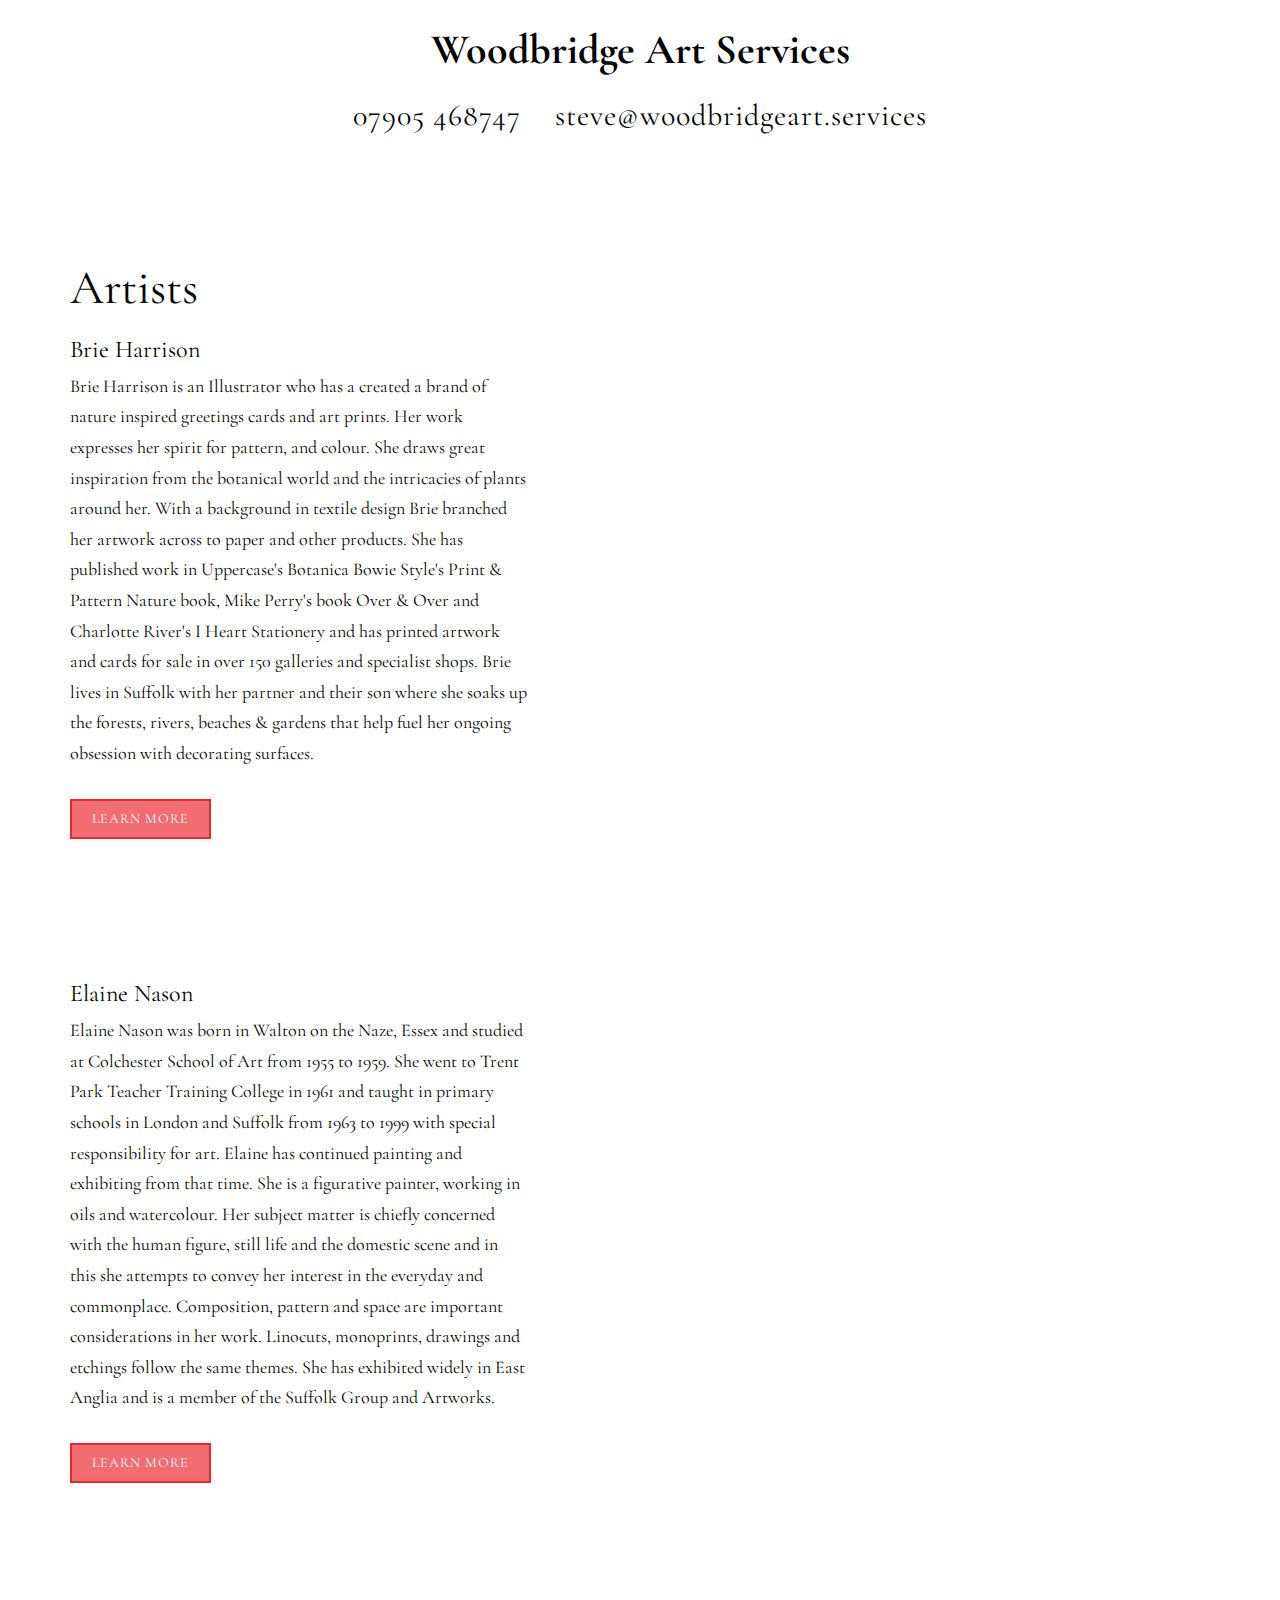
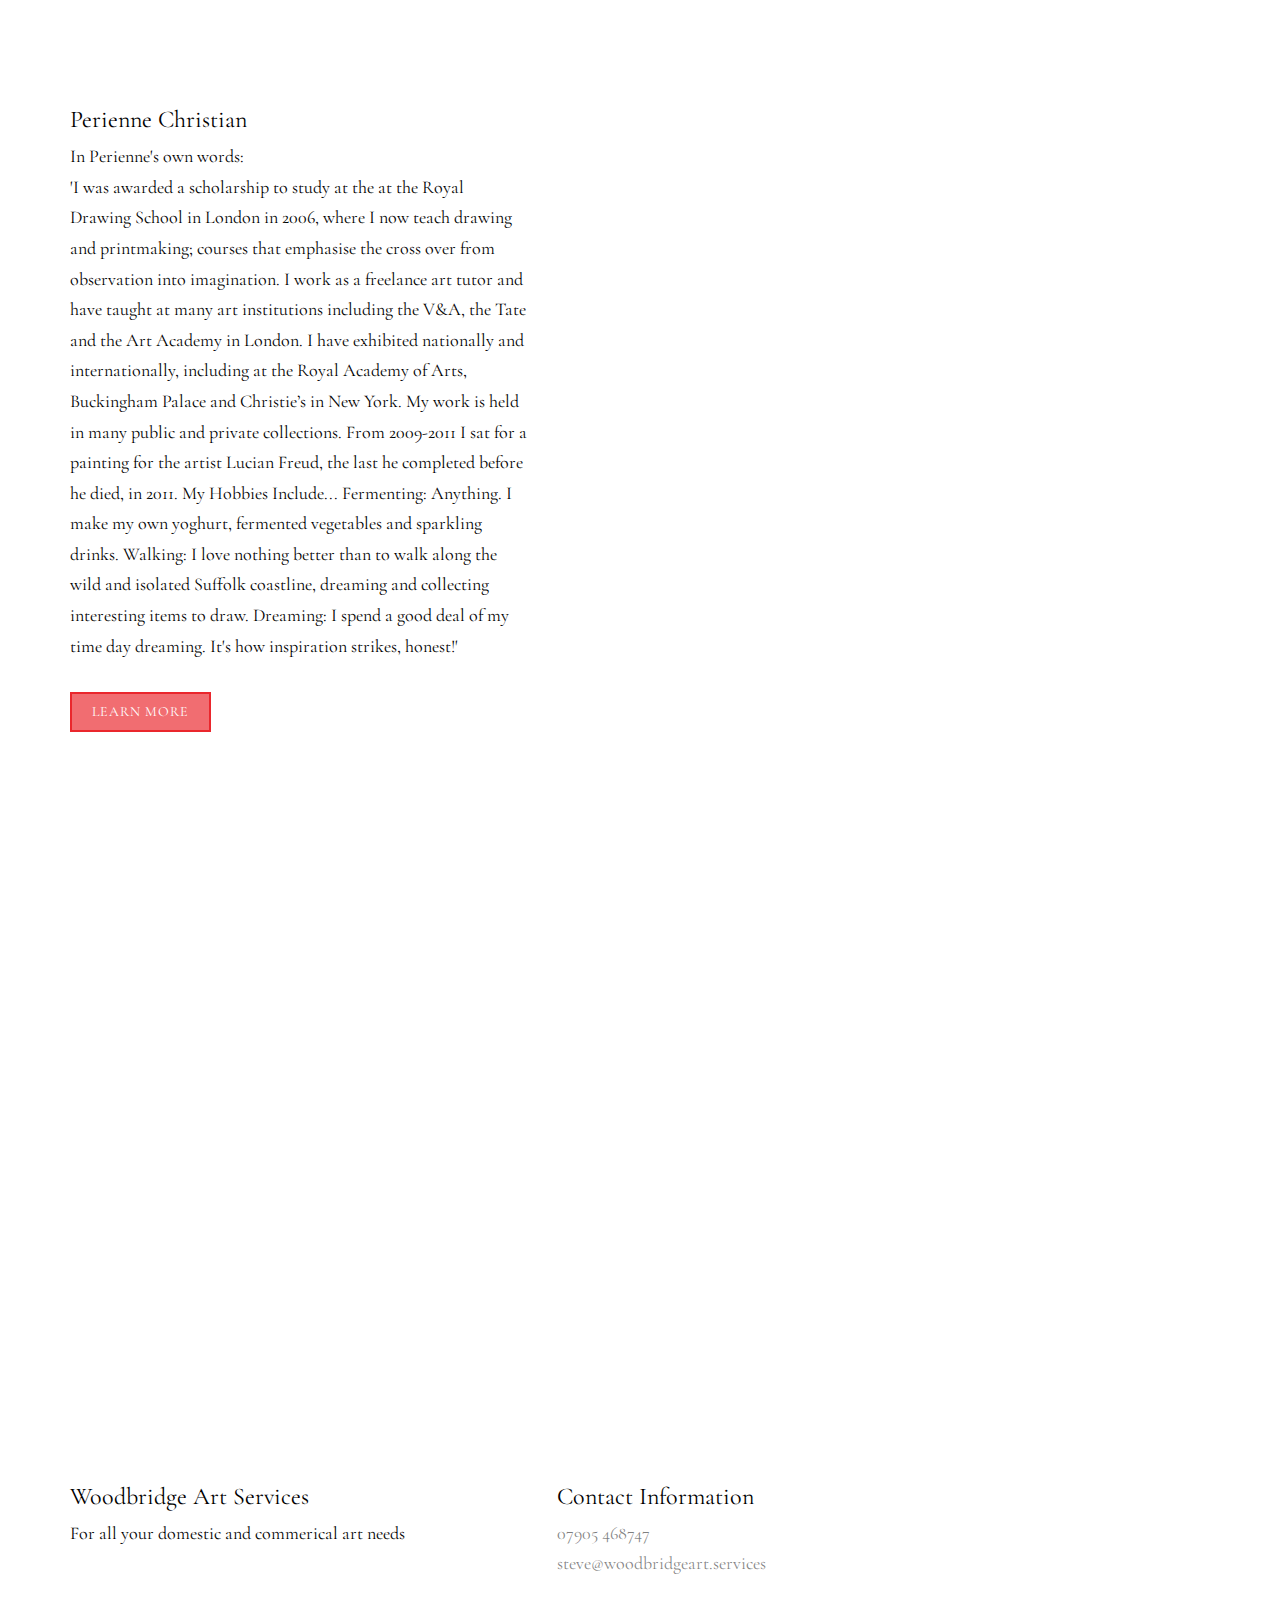
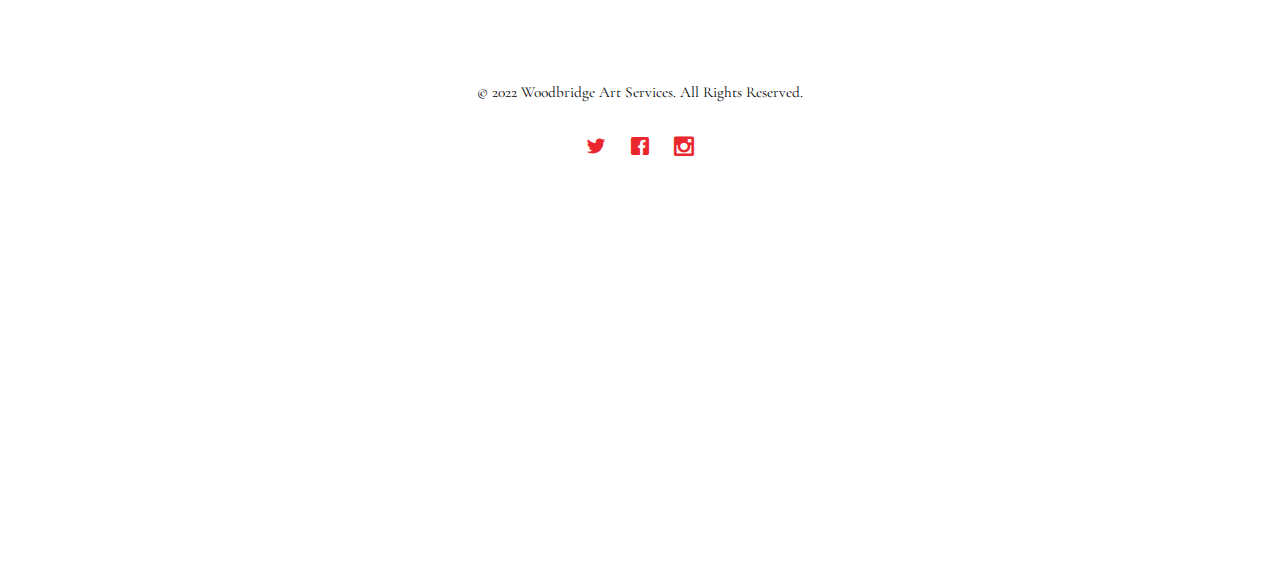
==== commit c2491638: "Update artists.html" ====
--- a/artists.html
+++ b/artists.html
@@ -353,10 +353,9 @@
 					<font color="Black" size=4>	<small class="block">&copy; 2022 Woodbridge Art Services. All Rights Reserved.</small> </font>
 					<p>
 						<ul class="fh5co-social-icons">
-							<li><a href="#"><i class="icon-twitter2"></i></a></li>
-							<li><a href="#"><i class="icon-facebook2"></i></a></li>
-							<li><a href="#"><i class="icon-linkedin2"></i></a></li>
-							<li><a href="#"><i class="icon-dribbble2"></i></a></li>
+							<li><a href="https://twitter.com/wbartservices"><i class="icon-twitter2"></i></a></li>
+							<li><a href="https://www.facebook.com/WoodbridgeArtServices"><i class="icon-facebook2"></i></a></li>					
+							<li><a href="https://www.instagram.com/woodbridgeartservices/"><i class="icon-instagram2"></i></a></li>
 						</ul>
 					</p>
 				</div>
